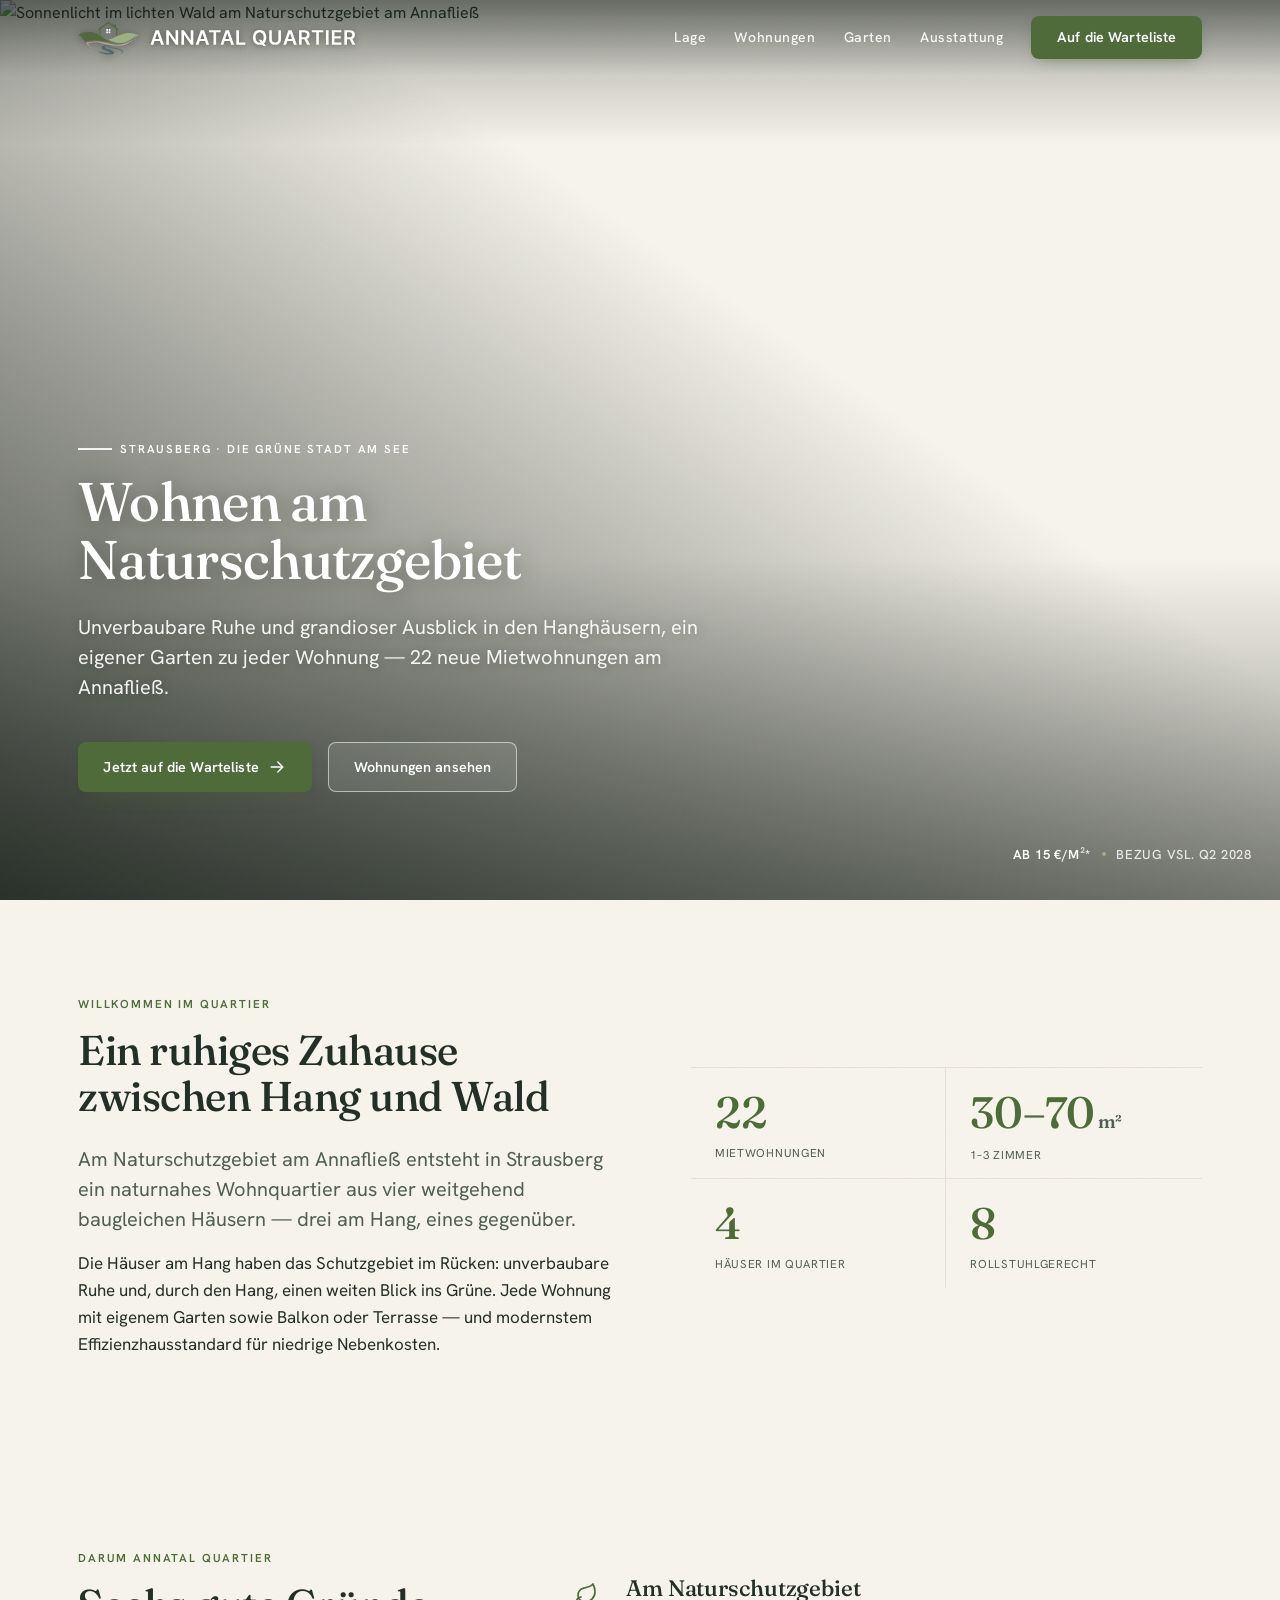
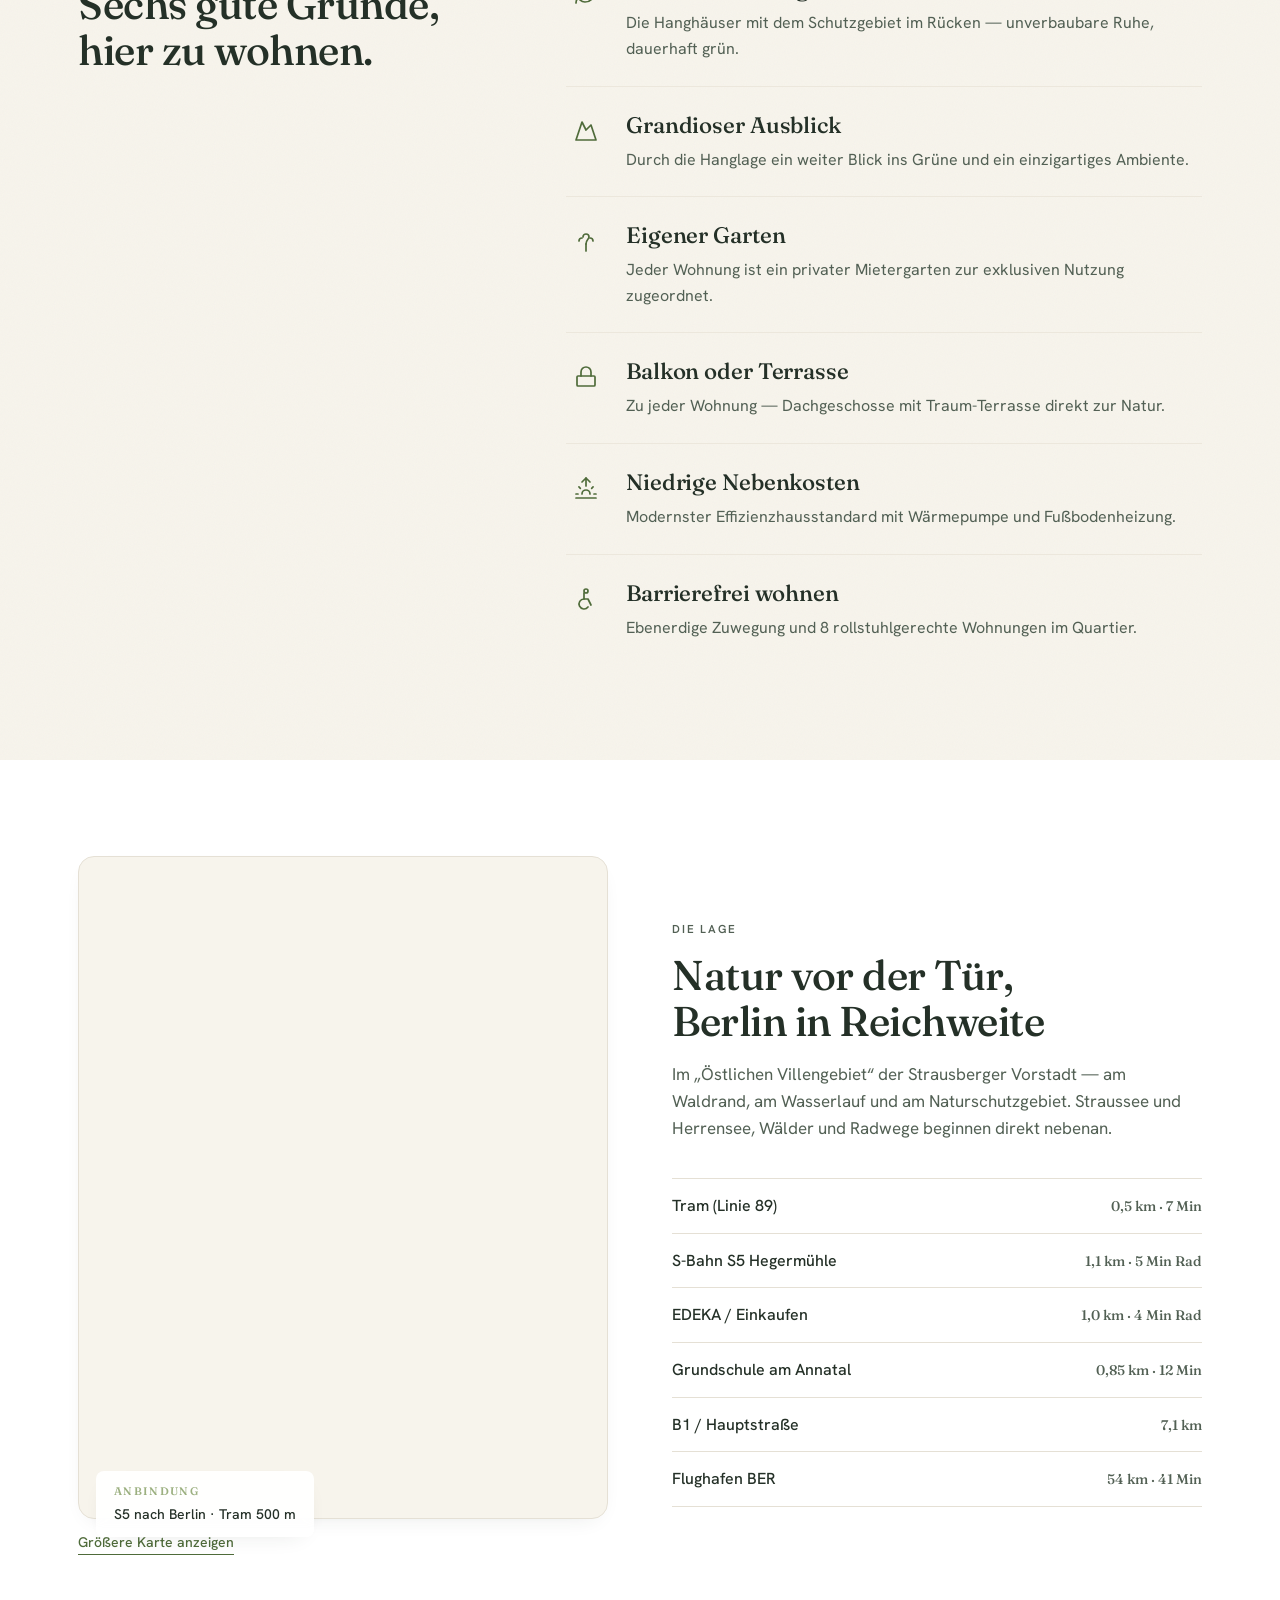
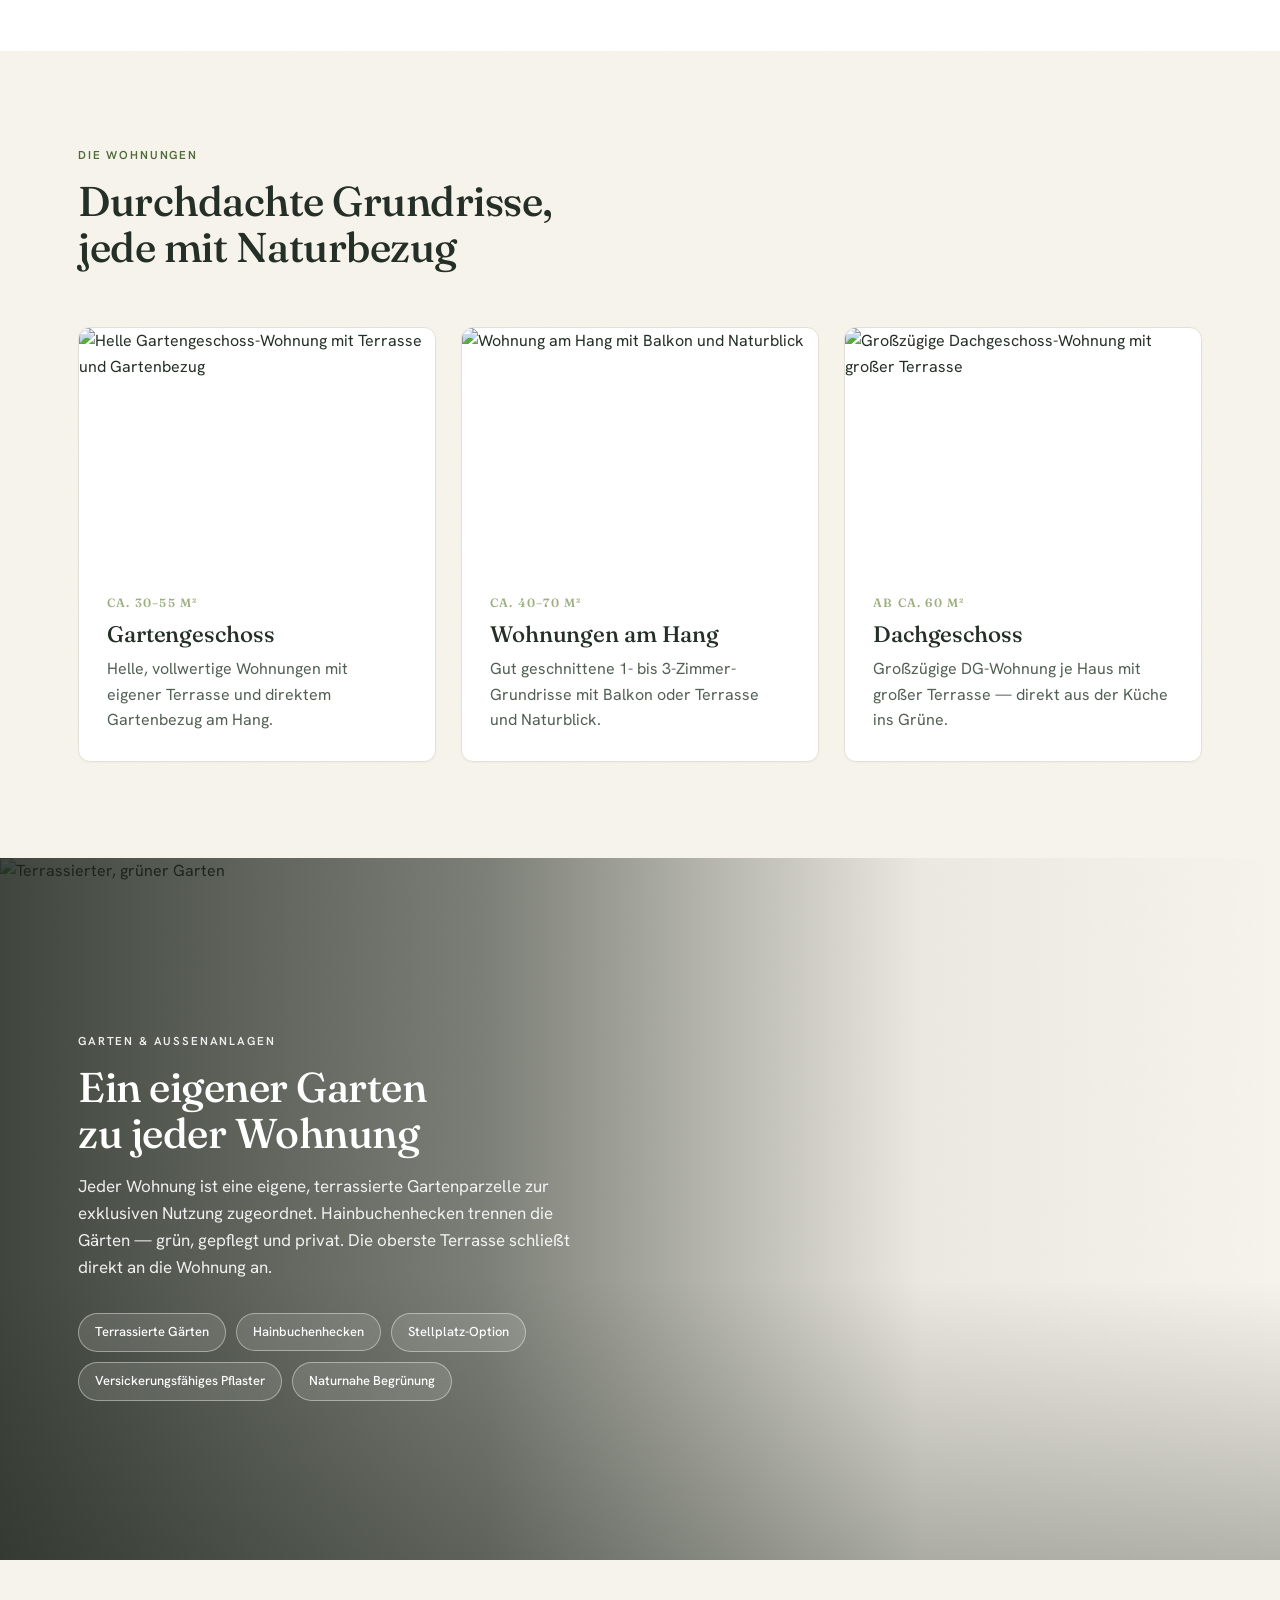
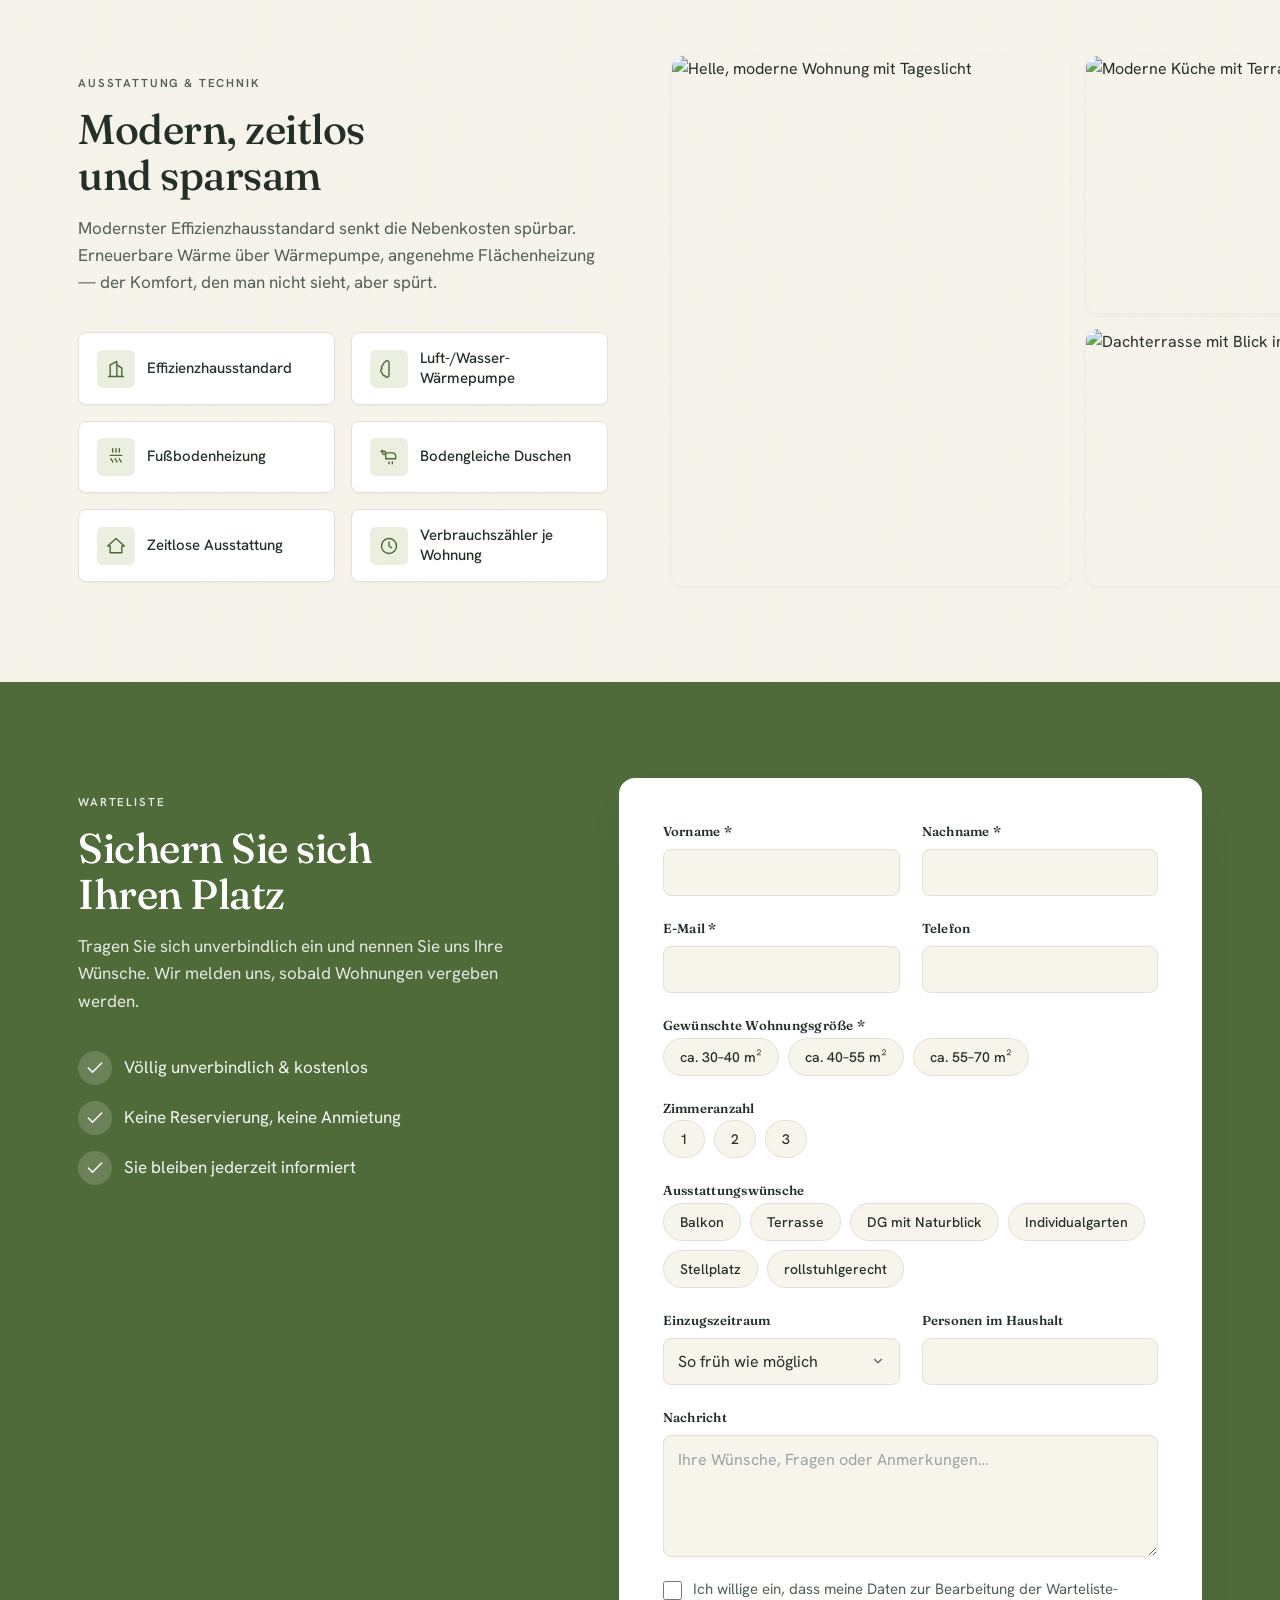
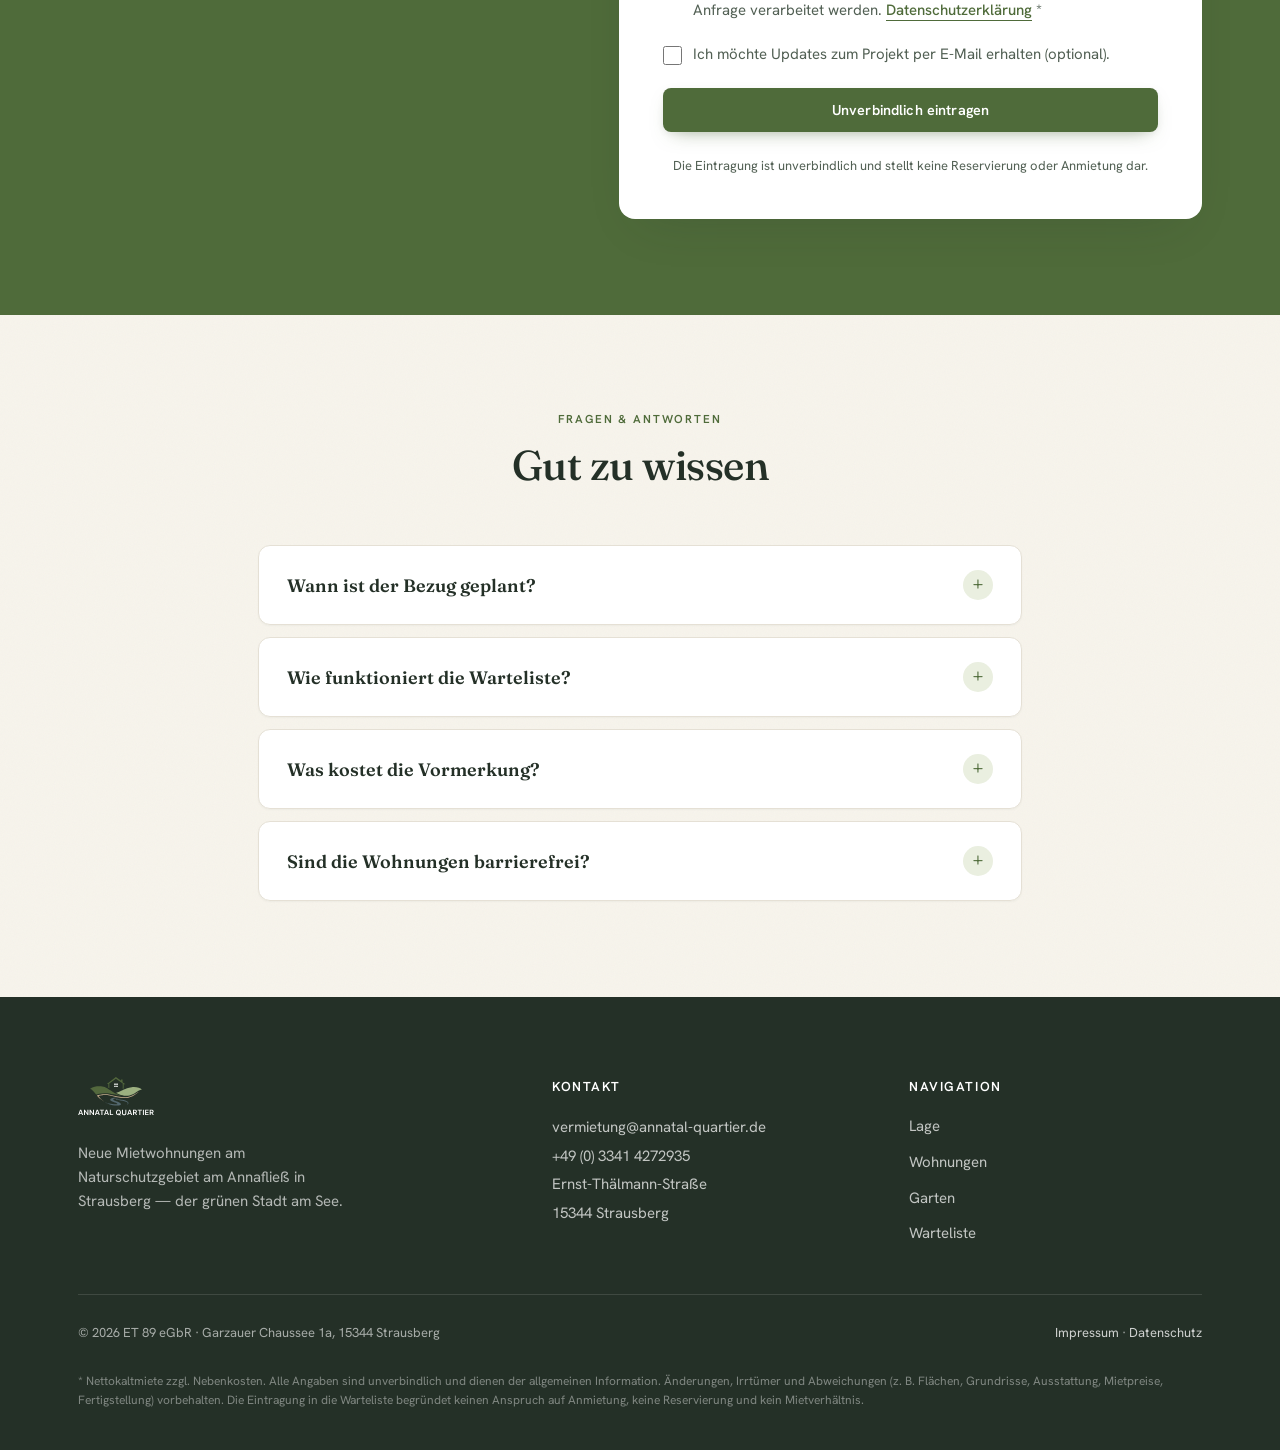
==== index.html @ c9018ebf "redesign: editorial stat numerals (de-boxed) + USPs as restrained editorial list Phase C1: Replace b" ====
<!DOCTYPE html>
<html lang="de">
<head>
  <meta charset="utf-8">
  <meta name="viewport" content="width=device-width, initial-scale=1">
  <meta name="theme-color" content="#4F6B3A">

  <title>Annatal Quartier Strausberg – Mietwohnungen am Naturschutzgebiet | Warteliste</title>
  <meta name="description" content="Neue Mietwohnungen (ca. 30–70 m²) im Annatal Quartier in Strausberg — am Naturschutzgebiet, mit eigenem Garten, Balkon/Terrasse, Stellplatz und niedrigen Nebenkosten. Jetzt unverbindlich auf die Warteliste.">

  <link rel="canonical" href="https://annatal-quartier.de/">
  <meta name="robots" content="index,follow">

  <link rel="icon" type="image/png" href="logos/Annatal-Quartier_Logo.png">

  <!-- Google Fonts -->
  <link rel="preconnect" href="https://fonts.googleapis.com">
  <link rel="preconnect" href="https://fonts.gstatic.com" crossorigin>
  <link href="https://fonts.googleapis.com/css2?family=Fraunces:opsz,wght@9..144,400;9..144,500;9..144,600&family=Hanken+Grotesk:wght@400;500;600;700&display=swap" rel="stylesheet">

  <!-- Open Graph -->
  <meta property="og:type" content="website">
  <meta property="og:locale" content="de_DE">
  <meta property="og:site_name" content="Annatal Quartier">
  <meta property="og:title" content="Annatal Quartier Strausberg – Mietwohnungen am Naturschutzgebiet | Warteliste">
  <meta property="og:description" content="Neue Mietwohnungen (ca. 30–70 m²) im Annatal Quartier in Strausberg — am Naturschutzgebiet, mit eigenem Garten, Balkon/Terrasse, Stellplatz und niedrigen Nebenkosten. Jetzt unverbindlich auf die Warteliste.">
  <meta property="og:url" content="https://annatal-quartier.de/">
  <meta property="og:image" content="https://annatal-quartier.de/og-image.jpg">

  <!-- Twitter -->
  <meta name="twitter:card" content="summary_large_image">
  <meta name="twitter:title" content="Annatal Quartier Strausberg – Mietwohnungen am Naturschutzgebiet | Warteliste">
  <meta name="twitter:description" content="Neue Mietwohnungen (ca. 30–70 m²) im Annatal Quartier in Strausberg — am Naturschutzgebiet, mit eigenem Garten, Balkon/Terrasse, Stellplatz und niedrigen Nebenkosten. Jetzt unverbindlich auf die Warteliste.">
  <meta name="twitter:image" content="https://annatal-quartier.de/og-image.jpg">

  <!-- Structured data -->
  <script type="application/ld+json">
  {
    "@context": "https://schema.org",
    "@graph": [
      {
        "@type": "WebSite",
        "@id": "https://annatal-quartier.de/#website",
        "url": "https://annatal-quartier.de/",
        "name": "Annatal Quartier",
        "description": "Neue Mietwohnungen am Naturschutzgebiet am Annafließ in Strausberg.",
        "inLanguage": "de-DE"
      },
      {
        "@type": "Residence",
        "@id": "https://annatal-quartier.de/#residence",
        "name": "Annatal Quartier",
        "description": "Neue Mietwohnungen (ca. 30–70 m²) am Naturschutzgebiet am Annafließ in Strausberg — mit eigenem Garten, Balkon oder Terrasse und niedrigen Nebenkosten.",
        "url": "https://annatal-quartier.de/",
        "address": {
          "@type": "PostalAddress",
          "streetAddress": "Ernst-Thälmann-Straße",
          "postalCode": "15344",
          "addressLocality": "Strausberg",
          "addressRegion": "Brandenburg",
          "addressCountry": "DE"
        }
      },
      {
        "@type": "Organization",
        "@id": "https://annatal-quartier.de/#organization",
        "name": "ET 89 eGbR",
        "url": "https://annatal-quartier.de/",
        "email": "vermietung@annatal-quartier.de",
        "telephone": "+49 (0) 3341 4272935",
        "address": {
          "@type": "PostalAddress",
          "streetAddress": "Garzauer Chaussee 1a",
          "postalCode": "15344",
          "addressLocality": "Strausberg",
          "addressRegion": "Brandenburg",
          "addressCountry": "DE"
        }
      }
    ]
  }
  </script>

  <link rel="stylesheet" href="styles.css">
  <script src="script.js" defer></script>
</head>
<body>
  <a class="skip-link" href="#main">Zum Inhalt springen</a>

  <header class="site-header" data-header>
    <div class="site-header__inner container">
      <a class="site-header__brand" href="#top" aria-label="Annatal Quartier — Startseite">
        <img class="brand__icon" src="logos/Annatal-Quartier_Icon.svg" alt="" width="61" height="34">
        <img class="brand__word" src="logos/Annatal-Quartier_Wordmark.svg" alt="" width="206" height="18">
      </a>
      <nav class="site-nav" id="siteNav" data-nav aria-label="Hauptnavigation">
        <a class="site-nav__link" href="#lage">Lage</a>
        <a class="site-nav__link" href="#wohnungen">Wohnungen</a>
        <a class="site-nav__link" href="#garten">Garten</a>
        <a class="site-nav__link" href="#ausstattung">Ausstattung</a>
        <a class="btn btn--primary site-nav__cta" href="#warteliste">Auf die Warteliste</a>
      </nav>
      <button class="nav-toggle" data-nav-toggle aria-expanded="false" aria-controls="siteNav" aria-label="Menü öffnen">
        <span class="nav-toggle__bar"></span>
        <span class="nav-toggle__bar"></span>
        <span class="nav-toggle__bar"></span>
      </button>
    </div>
  </header>

  <main id="main">

    <!-- HERO -->
    <section class="hero" id="top">
      <div class="hero__media">
        <img class="hero__img" src="https://images.unsplash.com/photo-1441974231531-c6227db76b6e?w=2000&q=80" alt="Sonnenlicht im lichten Wald am Naturschutzgebiet am Annafließ" width="2000" height="1333" fetchpriority="high">
      </div>
      <div class="hero__overlay"></div>
      <div class="hero__inner container">
        <div class="hero__content reveal">
          <p class="eyebrow eyebrow--light"><span class="eyebrow__line"></span>Strausberg · Die grüne Stadt am See</p>
          <h1 class="hero__title"><span class="visually-hidden">Annatal Quartier Strausberg — </span>Wohnen am<br>Naturschutzgebiet</h1>
          <p class="hero__lead">Unverbaubare Ruhe und grandioser Ausblick in den Hanghäusern, ein eigener Garten zu jeder Wohnung — 22 neue Mietwohnungen am Annafließ.</p>
          <div class="hero__actions">
            <a class="btn btn--primary" href="#warteliste">Jetzt auf die Warteliste
              <svg class="btn__icon" width="20" height="20" viewBox="0 0 24 24" fill="none" stroke="currentColor" stroke-width="1.7" stroke-linecap="round" stroke-linejoin="round" aria-hidden="true" focusable="false"><path d="M5 12h14M13 6l6 6-6 6"/></svg>
            </a>
            <a class="btn btn--ghost" href="#wohnungen">Wohnungen ansehen</a>
          </div>
        </div>
      </div>
      <div class="hero__badge">
        <span class="hero__badge-price">ab 15 €/m²*</span>
        <span class="hero__badge-dot" aria-hidden="true"></span>
        <span class="hero__badge-date">Bezug vsl. Q2 2028</span>
      </div>
    </section>

    <!-- INTRO + STATS -->
    <section class="section intro">
      <div class="container">
        <div class="intro__grid">
          <div class="intro__text reveal">
            <p class="eyebrow">Willkommen im Quartier</p>
            <h2 class="section-title">Ein ruhiges Zuhause<br>zwischen Hang und Wald</h2>
            <p class="intro__lead">Am Naturschutzgebiet am Annafließ entsteht in Strausberg ein naturnahes Wohnquartier aus vier weitgehend baugleichen Häusern — drei am Hang, eines gegenüber.</p>
            <p>Die Häuser am Hang haben das Schutzgebiet im Rücken: unverbaubare Ruhe und, durch den Hang, einen weiten Blick ins Grüne. Jede Wohnung mit eigenem Garten sowie Balkon oder Terrasse — und modernstem Effizienzhausstandard für niedrige Nebenkosten.</p>
          </div>
          <div class="intro__stats reveal reveal--stagger">
            <div class="stat"><span class="stat__num">22</span><span class="stat__label">Mietwohnungen</span></div>
            <div class="stat"><span class="stat__num">30–70<small> m²</small></span><span class="stat__label">1–3 Zimmer</span></div>
            <div class="stat"><span class="stat__num">4</span><span class="stat__label">Häuser im Quartier</span></div>
            <div class="stat"><span class="stat__num">8</span><span class="stat__label">rollstuhlgerecht</span></div>
          </div>
        </div>
      </div>
    </section>

    <!-- USPs -->
    <section class="section usps">
      <div class="container">
        <div class="usp-layout">
          <div class="section-head reveal">
            <p class="eyebrow">Darum Annatal Quartier</p>
            <h2 class="section-title">Sechs gute Gründe,<br>hier zu wohnen.</h2>
          </div>
          <div class="usp-list reveal--stagger">
            <article class="usp reveal">
              <span class="usp__icon"><svg width="20" height="20" viewBox="0 0 24 24" fill="none" stroke="currentColor" stroke-width="1.7" stroke-linecap="round" stroke-linejoin="round" aria-hidden="true" focusable="false"><path d="M11 20A7 7 0 0 1 9.8 6.1C15.5 5 17 4.48 19 2c1 2 2 4.18 2 8 0 5.5-4.78 10-10 10Z"/><path d="M2 21c0-3 1.85-5.36 5.08-6"/></svg></span>
              <div class="usp__body">
                <h3 class="usp-card__title">Am Naturschutzgebiet</h3>
                <p class="usp-card__text">Die Hanghäuser mit dem Schutzgebiet im Rücken — unverbaubare Ruhe, dauerhaft grün.</p>
              </div>
            </article>
            <article class="usp reveal">
              <span class="usp__icon"><svg width="20" height="20" viewBox="0 0 24 24" fill="none" stroke="currentColor" stroke-width="1.7" stroke-linecap="round" stroke-linejoin="round" aria-hidden="true" focusable="false"><path d="m8 3 4 8 5-5 5 15H2L8 3z"/></svg></span>
              <div class="usp__body">
                <h3 class="usp-card__title">Grandioser Ausblick</h3>
                <p class="usp-card__text">Durch die Hanglage ein weiter Blick ins Grüne und ein einzigartiges Ambiente.</p>
              </div>
            </article>
            <article class="usp reveal">
              <span class="usp__icon"><svg width="20" height="20" viewBox="0 0 24 24" fill="none" stroke="currentColor" stroke-width="1.7" stroke-linecap="round" stroke-linejoin="round" aria-hidden="true" focusable="false"><path d="M12 22v-7"/><path d="M9 8a3 3 0 0 1 6 0c0 2-3 3-3 7"/><path d="M5 12c0-2 1.5-3 3-3"/><path d="M19 12c0-2-1.5-3-3-3"/></svg></span>
              <div class="usp__body">
                <h3 class="usp-card__title">Eigener Garten</h3>
                <p class="usp-card__text">Jeder Wohnung ist ein privater Mietergarten zur exklusiven Nutzung zugeordnet.</p>
              </div>
            </article>
            <article class="usp reveal">
              <span class="usp__icon"><svg width="20" height="20" viewBox="0 0 24 24" fill="none" stroke="currentColor" stroke-width="1.7" stroke-linecap="round" stroke-linejoin="round" aria-hidden="true" focusable="false"><rect x="3" y="11" width="18" height="10" rx="1"/><path d="M7 11V7a5 5 0 0 1 10 0v4"/></svg></span>
              <div class="usp__body">
                <h3 class="usp-card__title">Balkon oder Terrasse</h3>
                <p class="usp-card__text">Zu jeder Wohnung — Dachgeschosse mit Traum-Terrasse direkt zur Natur.</p>
              </div>
            </article>
            <article class="usp reveal">
              <span class="usp__icon"><svg width="20" height="20" viewBox="0 0 24 24" fill="none" stroke="currentColor" stroke-width="1.7" stroke-linecap="round" stroke-linejoin="round" aria-hidden="true" focusable="false"><path d="M12 2v8"/><path d="m4.93 10.93 1.41 1.41"/><path d="M2 18h2"/><path d="M20 18h2"/><path d="m19.07 10.93-1.41 1.41"/><path d="M22 22H2"/><path d="m8 6 4-4 4 4"/><path d="M16 18a4 4 0 0 0-8 0"/></svg></span>
              <div class="usp__body">
                <h3 class="usp-card__title">Niedrige Nebenkosten</h3>
                <p class="usp-card__text">Modernster Effizienzhausstandard mit Wärmepumpe und Fußbodenheizung.</p>
              </div>
            </article>
            <article class="usp reveal">
              <span class="usp__icon"><svg width="20" height="20" viewBox="0 0 24 24" fill="none" stroke="currentColor" stroke-width="1.7" stroke-linecap="round" stroke-linejoin="round" aria-hidden="true" focusable="false"><circle cx="12" cy="4" r="2"/><path d="M10 6v6h4l3 6"/><path d="M10 12a5 5 0 1 0 4 8"/></svg></span>
              <div class="usp__body">
                <h3 class="usp-card__title">Barrierefrei wohnen</h3>
                <p class="usp-card__text">Ebenerdige Zuwegung und 8 rollstuhlgerechte Wohnungen im Quartier.</p>
              </div>
            </article>
          </div>
        </div>
      </div>
    </section>

    <!-- LAGE -->
    <section class="section lage" id="lage">
      <div class="container">
        <div class="lage__grid">
          <div class="lage__media reveal">
            <div class="lage__map-card">
              <iframe class="lage__map" src="https://www.openstreetmap.org/export/embed.html?bbox=13.8650%2C52.5680%2C13.9060%2C52.5880&layer=mapnik" title="Karte: Lage in Strausberg-Vorstadt" loading="lazy" width="600" height="450"></iframe>
            </div>
            <div class="lage__map-badge">
              <span class="lage__map-badge-title">Anbindung</span>
              <span class="lage__map-badge-text">S5 nach Berlin · Tram 500 m</span>
            </div>
            <a class="lage__map-link" href="https://www.openstreetmap.org/#map=14/52.5780/13.8855" target="_blank" rel="noopener">Größere Karte anzeigen</a>
          </div>
          <div class="lage__content reveal">
            <p class="eyebrow">Die Lage</p>
            <h2 class="section-title">Natur vor der Tür,<br>Berlin in Reichweite</h2>
            <p>Im „Östlichen Villengebiet“ der Strausberger Vorstadt — am Waldrand, am Wasserlauf und am Naturschutzgebiet. Straussee und Herrensee, Wälder und Radwege beginnen direkt nebenan.</p>
            <div class="distance-list">
              <div class="distance">
                <span class="distance__place">Tram (Linie 89)</span>
                <span class="distance__val">0,5 km · 7 Min</span>
              </div>
              <div class="distance">
                <span class="distance__place">S-Bahn S5 Hegermühle</span>
                <span class="distance__val">1,1 km · 5 Min Rad</span>
              </div>
              <div class="distance">
                <span class="distance__place">EDEKA / Einkaufen</span>
                <span class="distance__val">1,0 km · 4 Min Rad</span>
              </div>
              <div class="distance">
                <span class="distance__place">Grundschule am Annatal</span>
                <span class="distance__val">0,85 km · 12 Min</span>
              </div>
              <div class="distance">
                <span class="distance__place">B1 / Hauptstraße</span>
                <span class="distance__val">7,1 km</span>
              </div>
              <div class="distance">
                <span class="distance__place">Flughafen BER</span>
                <span class="distance__val">54 km · 41 Min</span>
              </div>
            </div>
          </div>
        </div>
      </div>
    </section>

    <!-- WOHNUNGEN -->
    <section class="section wohnungen" id="wohnungen">
      <div class="container">
        <div class="section-head reveal">
          <p class="eyebrow">Die Wohnungen</p>
          <h2 class="section-title">Durchdachte Grundrisse,<br>jede mit Naturbezug</h2>
        </div>
        <div class="home-grid reveal--stagger">
          <article class="home-card reveal">
            <div class="home-card__media">
              <img src="https://images.unsplash.com/photo-1505691938895-1758d7feb511?w=800&q=80" alt="Helle Gartengeschoss-Wohnung mit Terrasse und Gartenbezug" width="800" height="600" loading="lazy">
            </div>
            <div class="home-card__body">
              <span class="home-card__size">ca. 30–55 m²</span>
              <h3 class="home-card__title">Gartengeschoss</h3>
              <p>Helle, vollwertige Wohnungen mit eigener Terrasse und direktem Gartenbezug am Hang.</p>
            </div>
          </article>
          <article class="home-card reveal">
            <div class="home-card__media">
              <img src="https://images.unsplash.com/photo-1522708323590-d24dbb6b0267?w=800&q=80" alt="Wohnung am Hang mit Balkon und Naturblick" width="800" height="600" loading="lazy">
            </div>
            <div class="home-card__body">
              <span class="home-card__size">ca. 40–70 m²</span>
              <h3 class="home-card__title">Wohnungen am Hang</h3>
              <p>Gut geschnittene 1- bis 3-Zimmer-Grundrisse mit Balkon oder Terrasse und Naturblick.</p>
            </div>
          </article>
          <article class="home-card reveal">
            <div class="home-card__media">
              <img src="https://images.unsplash.com/photo-1560448204-e02f11c3d0e2?w=800&q=80" alt="Großzügige Dachgeschoss-Wohnung mit großer Terrasse" width="800" height="600" loading="lazy">
            </div>
            <div class="home-card__body">
              <span class="home-card__size">ab ca. 60 m²</span>
              <h3 class="home-card__title">Dachgeschoss</h3>
              <p>Großzügige DG-Wohnung je Haus mit großer Terrasse — direkt aus der Küche ins Grüne.</p>
            </div>
          </article>
        </div>
      </div>
    </section>

    <!-- GARTEN -->
    <section class="section garten" id="garten">
      <div class="garten__media">
        <img src="https://images.unsplash.com/photo-1416879595882-3373a0480b5b?w=2000&q=80" alt="Terrassierter, grüner Garten" width="2000" height="1333" loading="lazy">
      </div>
      <div class="garten__overlay"></div>
      <div class="garten__inner container">
        <div class="garten__content reveal">
          <p class="eyebrow eyebrow--light">Garten &amp; Außenanlagen</p>
          <h2 class="section-title section-title--light">Ein eigener Garten<br>zu jeder Wohnung</h2>
          <p>Jeder Wohnung ist eine eigene, terrassierte Gartenparzelle zur exklusiven Nutzung zugeordnet. Hainbuchenhecken trennen die Gärten — grün, gepflegt und privat. Die oberste Terrasse schließt direkt an die Wohnung an.</p>
          <div class="tag-list">
            <span class="tag">Terrassierte Gärten</span>
            <span class="tag">Hainbuchenhecken</span>
            <span class="tag">Stellplatz-Option</span>
            <span class="tag">Versickerungsfähiges Pflaster</span>
            <span class="tag">Naturnahe Begrünung</span>
          </div>
        </div>
      </div>
    </section>

    <!-- AUSSTATTUNG -->
    <section class="section ausstattung" id="ausstattung">
      <div class="container">
        <div class="ausstattung__grid">
          <div class="ausstattung__content reveal">
            <p class="eyebrow">Ausstattung &amp; Technik</p>
            <h2 class="section-title">Modern, zeitlos<br>und sparsam</h2>
            <p>Modernster Effizienzhausstandard senkt die Nebenkosten spürbar. Erneuerbare Wärme über Wärmepumpe, angenehme Flächenheizung — der Komfort, den man nicht sieht, aber spürt.</p>
            <div class="spec-grid">
              <div class="spec">
                <span class="spec__icon">
                  <svg width="20" height="20" viewBox="0 0 24 24" fill="none" stroke="currentColor" stroke-width="1.7" stroke-linecap="round" stroke-linejoin="round" aria-hidden="true" focusable="false"><path d="M3 21h18"/><path d="M5 21V7l8-4v18"/><path d="M19 21V11l-6-4"/></svg>
                </span>
                <span class="spec__label">Effizienzhausstandard</span>
              </div>
              <div class="spec">
                <span class="spec__icon">
                  <svg width="20" height="20" viewBox="0 0 24 24" fill="none" stroke="currentColor" stroke-width="1.7" stroke-linecap="round" stroke-linejoin="round" aria-hidden="true" focusable="false"><path d="M9.5 2A2.5 2.5 0 0 1 12 4.5v15a2.5 2.5 0 0 1-4.96.44 2.5 2.5 0 0 1-2.96-3.08 3 3 0 0 1-.34-5.58 2.5 2.5 0 0 1 1.32-4.24 2.5 2.5 0 0 1 1.98-3A2.5 2.5 0 0 1 9.5 2Z"/></svg>
                </span>
                <span class="spec__label">Luft-/Wasser-Wärmepumpe</span>
              </div>
              <div class="spec">
                <span class="spec__icon">
                  <svg width="20" height="20" viewBox="0 0 24 24" fill="none" stroke="currentColor" stroke-width="1.7" stroke-linecap="round" stroke-linejoin="round" aria-hidden="true" focusable="false"><path d="M8 2v4"/><path d="M12 2v4"/><path d="M16 2v4"/><path d="M5 10h14"/><path d="M6 14c0 2 2 2 2 4M11 14c0 2 2 2 2 4M16 14c0 2 2 2 2 4"/></svg>
                </span>
                <span class="spec__label">Fußbodenheizung</span>
              </div>
              <div class="spec">
                <span class="spec__icon">
                  <svg width="20" height="20" viewBox="0 0 24 24" fill="none" stroke="currentColor" stroke-width="1.7" stroke-linecap="round" stroke-linejoin="round" aria-hidden="true" focusable="false"><path d="M4 4 2.5 5.5"/><circle cx="6" cy="7" r="2"/><path d="M8 7h8a4 4 0 0 1 4 4v3H8z"/><path d="M12 18v2M16 18v2"/></svg>
                </span>
                <span class="spec__label">Bodengleiche Duschen</span>
              </div>
              <div class="spec">
                <span class="spec__icon">
                  <svg width="20" height="20" viewBox="0 0 24 24" fill="none" stroke="currentColor" stroke-width="1.7" stroke-linecap="round" stroke-linejoin="round" aria-hidden="true" focusable="false"><path d="M12 3 2 12h3v8h14v-8h3L12 3z"/></svg>
                </span>
                <span class="spec__label">Zeitlose Ausstattung</span>
              </div>
              <div class="spec">
                <span class="spec__icon">
                  <svg width="20" height="20" viewBox="0 0 24 24" fill="none" stroke="currentColor" stroke-width="1.7" stroke-linecap="round" stroke-linejoin="round" aria-hidden="true" focusable="false"><circle cx="12" cy="12" r="9"/><path d="M12 7v5l3 2"/></svg>
                </span>
                <span class="spec__label">Verbrauchszähler je Wohnung</span>
              </div>
            </div>
          </div>
          <div class="ausstattung__gallery reveal">
            <img class="ausstattung__img ausstattung__img--tall" src="https://images.unsplash.com/photo-1502672260266-1c1ef2d93688?w=900&q=80" alt="Helle, moderne Wohnung mit Tageslicht" width="900" height="1200" loading="lazy">
            <img class="ausstattung__img" src="https://images.unsplash.com/photo-1556912173-3bb406ef7e77?w=800&q=80" alt="Moderne Küche mit Terrassenaustritt" width="800" height="600" loading="lazy">
            <img class="ausstattung__img" src="https://images.unsplash.com/photo-1554995207-c18c203602cb?w=800&q=80" alt="Dachterrasse mit Blick ins Grüne" width="800" height="600" loading="lazy">
          </div>
        </div>
      </div>
    </section>

    <!-- WARTELISTE -->
    <section class="section warteliste" id="warteliste">
      <div class="container">
        <div class="warteliste__grid">
          <div class="warteliste__intro">
            <p class="eyebrow eyebrow--light">Warteliste</p>
            <h2 class="section-title section-title--light">Sichern Sie sich<br>Ihren Platz</h2>
            <p>Tragen Sie sich unverbindlich ein und nennen Sie uns Ihre Wünsche. Wir melden uns, sobald Wohnungen vergeben werden.</p>
            <ul class="benefit-list">
              <li class="benefit">
                <svg class="benefit__icon" width="20" height="20" viewBox="0 0 24 24" fill="none" stroke="currentColor" stroke-width="1.7" stroke-linecap="round" stroke-linejoin="round" aria-hidden="true" focusable="false"><path d="M20 6 9 17l-5-5"/></svg>
                <span>Völlig unverbindlich &amp; kostenlos</span>
              </li>
              <li class="benefit">
                <svg class="benefit__icon" width="20" height="20" viewBox="0 0 24 24" fill="none" stroke="currentColor" stroke-width="1.7" stroke-linecap="round" stroke-linejoin="round" aria-hidden="true" focusable="false"><path d="M20 6 9 17l-5-5"/></svg>
                <span>Keine Reservierung, keine Anmietung</span>
              </li>
              <li class="benefit">
                <svg class="benefit__icon" width="20" height="20" viewBox="0 0 24 24" fill="none" stroke="currentColor" stroke-width="1.7" stroke-linecap="round" stroke-linejoin="round" aria-hidden="true" focusable="false"><path d="M20 6 9 17l-5-5"/></svg>
                <span>Sie bleiben jederzeit informiert</span>
              </li>
            </ul>
          </div>
          <div class="warteliste__form-wrap">
            <div class="form-success" data-form-success hidden>
              <svg class="form-success__icon" width="20" height="20" viewBox="0 0 24 24" fill="none" stroke="currentColor" stroke-width="1.7" stroke-linecap="round" stroke-linejoin="round" aria-hidden="true" focusable="false"><path d="M20 6 9 17l-5-5"/></svg>
              <h3 class="form-success__title">Danke — Sie stehen auf der Warteliste!</h3>
              <p>Bitte bestätigen Sie noch den Link in unserer E-Mail (Double-Opt-In). Wir melden uns mit den nächsten Schritten.</p>
            </div>
            <form class="waitlist-form" id="waitlistForm" data-form novalidate>
              <input class="visually-hidden" data-hp type="text" name="kontakt_zusatz" tabindex="-1" autocomplete="off" aria-hidden="true">

              <div class="form-row form-row--2">
                <div class="field">
                  <label class="field__label" for="vorname">Vorname *</label>
                  <input class="field__input" type="text" id="vorname" name="vorname" autocomplete="given-name" aria-describedby="vorname-error" required>
                  <span class="field__error" id="vorname-error" aria-live="polite"></span>
                </div>
                <div class="field">
                  <label class="field__label" for="nachname">Nachname *</label>
                  <input class="field__input" type="text" id="nachname" name="nachname" autocomplete="family-name" aria-describedby="nachname-error" required>
                  <span class="field__error" id="nachname-error" aria-live="polite"></span>
                </div>
              </div>

              <div class="form-row form-row--2">
                <div class="field">
                  <label class="field__label" for="email">E-Mail *</label>
                  <input class="field__input" type="email" id="email" name="email" autocomplete="email" aria-describedby="email-error" required>
                  <span class="field__error" id="email-error" aria-live="polite"></span>
                </div>
                <div class="field">
                  <label class="field__label" for="telefon">Telefon</label>
                  <input class="field__input" type="tel" id="telefon" name="telefon" autocomplete="tel" aria-describedby="telefon-error">
                  <span class="field__error" id="telefon-error" aria-live="polite"></span>
                </div>
              </div>

              <fieldset class="field field--chips">
                <legend class="field__label">Gewünschte Wohnungsgröße *</legend>
                <div class="chip-group" data-chip-group="size" role="group" aria-describedby="size-error">
                  <button class="chip" type="button" data-chip aria-pressed="false" value="ca. 30–40 m²">ca. 30–40 m²</button>
                  <button class="chip" type="button" data-chip aria-pressed="false" value="ca. 40–55 m²">ca. 40–55 m²</button>
                  <button class="chip" type="button" data-chip aria-pressed="false" value="ca. 55–70 m²">ca. 55–70 m²</button>
                </div>
                <span class="field__error" id="size-error" aria-live="polite"></span>
              </fieldset>

              <fieldset class="field field--chips">
                <legend class="field__label">Zimmeranzahl</legend>
                <div class="chip-group" data-chip-group="zimmer" data-single>
                  <button class="chip" type="button" data-chip aria-pressed="false" value="1">1</button>
                  <button class="chip" type="button" data-chip aria-pressed="false" value="2">2</button>
                  <button class="chip" type="button" data-chip aria-pressed="false" value="3">3</button>
                </div>
              </fieldset>

              <fieldset class="field field--chips">
                <legend class="field__label">Ausstattungswünsche</legend>
                <div class="chip-group" data-chip-group="features">
                  <button class="chip" type="button" data-chip aria-pressed="false" value="Balkon">Balkon</button>
                  <button class="chip" type="button" data-chip aria-pressed="false" value="Terrasse">Terrasse</button>
                  <button class="chip" type="button" data-chip aria-pressed="false" value="DG mit Naturblick">DG mit Naturblick</button>
                  <button class="chip" type="button" data-chip aria-pressed="false" value="Individualgarten">Individualgarten</button>
                  <button class="chip" type="button" data-chip aria-pressed="false" value="Stellplatz">Stellplatz</button>
                  <button class="chip" type="button" data-chip aria-pressed="false" value="rollstuhlgerecht">rollstuhlgerecht</button>
                </div>
              </fieldset>

              <div class="form-row form-row--2">
                <div class="field">
                  <label class="field__label" for="einzug">Einzugszeitraum</label>
                  <select class="field__input" id="einzug" name="einzug">
                    <option value="So früh wie möglich">So früh wie möglich</option>
                    <option value="2027">2027</option>
                    <option value="2028">2028</option>
                    <option value="2029 oder später">2029 oder später</option>
                  </select>
                </div>
                <div class="field">
                  <label class="field__label" for="personen">Personen im Haushalt</label>
                  <input class="field__input" type="number" id="personen" name="personen" min="1">
                </div>
              </div>

              <div class="field">
                <label class="field__label" for="nachricht">Nachricht</label>
                <textarea class="field__input" id="nachricht" name="nachricht" rows="4" placeholder="Ihre Wünsche, Fragen oder Anmerkungen…"></textarea>
              </div>

              <label class="checkbox">
                <input type="checkbox" name="datenschutz" required>
                <span>Ich willige ein, dass meine Daten zur Bearbeitung der Warteliste-Anfrage verarbeitet werden. <a href="datenschutz.html">Datenschutzerklärung</a> *</span>
              </label>
              <label class="checkbox">
                <input type="checkbox" name="updates">
                <span>Ich möchte Updates zum Projekt per E-Mail erhalten (optional).</span>
              </label>

              <button class="btn btn--primary btn--block" type="submit">Unverbindlich eintragen</button>
              <p class="form-note">Die Eintragung ist unverbindlich und stellt keine Reservierung oder Anmietung dar.</p>
            </form>
          </div>
        </div>
      </div>
    </section>

    <!-- FAQ -->
    <section class="section faq">
      <div class="container container--narrow">
        <div class="section-head section-head--center reveal">
          <p class="eyebrow">Fragen &amp; Antworten</p>
          <h2 class="section-title">Gut zu wissen</h2>
        </div>
        <div class="faq-list">
          <div class="faq-item reveal">
            <button class="faq-item__q" data-faq-toggle aria-expanded="false" aria-controls="faq-1">
              <span>Wann ist der Bezug geplant?</span>
              <span class="faq-item__icon" aria-hidden="true">+</span>
            </button>
            <div class="faq-item__a" id="faq-1" data-faq-panel hidden>
              <p>Die Fertigstellung ist voraussichtlich für das 2. Quartal 2028 vorgesehen. Es handelt sich um eine Planungsangabe ohne verbindliche Terminzusage.</p>
            </div>
          </div>
          <div class="faq-item reveal">
            <button class="faq-item__q" data-faq-toggle aria-expanded="false" aria-controls="faq-2">
              <span>Wie funktioniert die Warteliste?</span>
              <span class="faq-item__icon" aria-hidden="true">+</span>
            </button>
            <div class="faq-item__a" id="faq-2" data-faq-panel hidden>
              <p>Sie tragen sich unverbindlich mit Ihren Wünschen ein und bestätigen Ihre E-Mail (Double-Opt-In). Sobald Wohnungen vergeben werden, melden wir uns bei Ihnen.</p>
            </div>
          </div>
          <div class="faq-item reveal">
            <button class="faq-item__q" data-faq-toggle aria-expanded="false" aria-controls="faq-3">
              <span>Was kostet die Vormerkung?</span>
              <span class="faq-item__icon" aria-hidden="true">+</span>
            </button>
            <div class="faq-item__a" id="faq-3" data-faq-panel hidden>
              <p>Nichts. Die Eintragung ist völlig kostenlos und unverbindlich — sie begründet keine Reservierung und kein Mietverhältnis.</p>
            </div>
          </div>
          <div class="faq-item reveal">
            <button class="faq-item__q" data-faq-toggle aria-expanded="false" aria-controls="faq-4">
              <span>Sind die Wohnungen barrierefrei?</span>
              <span class="faq-item__icon" aria-hidden="true">+</span>
            </button>
            <div class="faq-item__a" id="faq-4" data-faq-panel hidden>
              <p>Im Quartier sind 8 rollstuhlgerechte Wohnungen geplant, erschlossen über eine barrierefreie, ebenerdige Zuwegung über den Hang.</p>
            </div>
          </div>
        </div>
      </div>
    </section>

  </main>

  <footer class="site-footer">
    <div class="container">
      <div class="site-footer__top">
        <div class="site-footer__brand">
          <img class="site-footer__logo" src="logos/Annatal-Quartier_Logo_White.svg" alt="Annatal Quartier" width="170" height="40">
          <p>Neue Mietwohnungen am Naturschutzgebiet am Annafließ in Strausberg — der grünen Stadt am See.</p>
        </div>
        <div class="site-footer__col">
          <h2 class="site-footer__heading">Kontakt</h2>
          <address>
            <a href="mailto:vermietung@annatal-quartier.de">vermietung@annatal-quartier.de</a><br>
            <a href="tel:+4933414272935">+49 (0) 3341 4272935</a><br>
            Ernst-Thälmann-Straße<br>
            15344 Strausberg
          </address>
        </div>
        <div class="site-footer__col">
          <h2 class="site-footer__heading">Navigation</h2>
          <ul class="site-footer__nav">
            <li><a href="#lage">Lage</a></li>
            <li><a href="#wohnungen">Wohnungen</a></li>
            <li><a href="#garten">Garten</a></li>
            <li><a href="#warteliste">Warteliste</a></li>
          </ul>
        </div>
      </div>
      <div class="site-footer__bottom">
        <p>© 2026 ET 89 eGbR · Garzauer Chaussee 1a, 15344 Strausberg</p>
        <p class="site-footer__legal-links">
          <a href="impressum.html">Impressum</a> ·
          <a href="datenschutz.html">Datenschutz</a>
        </p>
      </div>
      <p class="site-footer__disclaimer">* Nettokaltmiete zzgl. Nebenkosten. Alle Angaben sind unverbindlich und dienen der allgemeinen Information. Änderungen, Irrtümer und Abweichungen (z. B. Flächen, Grundrisse, Ausstattung, Mietpreise, Fertigstellung) vorbehalten. Die Eintragung in die Warteliste begründet keinen Anspruch auf Anmietung, keine Reservierung und kein Mietverhältnis.</p>
    </div>
  </footer>
</body>
</html>
---- styles.css ----
/* =====================================================================
   ANNATAL QUARTIER — styles.css
   Award-worthy one-pager for a rental development in Strausberg.
   Hand-written, no preprocessor, no framework. Fonts from <head>.
   Sections:
     1.  Design tokens (:root)
     2.  Reset & base
     3.  Typography (fluid type scale, §4)
     4.  Utilities (container, section, a11y, skip-link)
     5.  Buttons
     6.  Header & navigation (+ mobile off-canvas)
     7.  Hero (Ken-Burns, overlay, badge, scroll-cue)
     8.  Intro + stat tiles
     9.  USP grid
     10. Lage (map)
     11. Wohnungen
     12. Garten (full-bleed)
     13. Ausstattung
     14. Warteliste (form, chips, validation, success)
     15. FAQ
     16. Footer
     17. Reveal motion
     18. Responsive
     19. Reduced motion & focus
   ===================================================================== */

/* =====================================================================
   1. DESIGN TOKENS
   ===================================================================== */
:root {
  /* Palette — Warm Editorial, anchored to the logo */
  --c-primary: #4F6B3A;        /* green lead — CTAs, links, numerals, accents */
  --c-primary-dark: #3C5430;   /* hover / depth */
  --c-secondary: #9CB080;      /* sage (logo) — secondary accent */
  --c-sand: #C5AD8D;           /* logo sand — warm accent, stream motif */
  --c-water: #53676E;          /* logo blue-grey — the stream */
  --c-ink: #243027;            /* deep forest — body text */
  --c-ink-soft: #526054;       /* muted greenish-grey text */
  --c-bg: #F7F4EC;             /* warm paper — page background */
  --c-surface: #FFFFFF;        /* white tonal band / form card */
  --c-line: #E5E0D5;           /* warm hairline */

  /* New identity tokens */
  --c-paper: #F7F4EC;          /* = bg (semantic alias) */
  --c-sage-tint: #EEF1E7;      /* faint sage band (sparing) */
  --c-forest: #243027;         /* deep forest ink / dark sections */
  --c-forest-deep: #1E2A20;    /* darkest band (footer / waitlist) */
  --c-line-soft: #ECE7DC;      /* faintest hairline (list rows) */

  /* Derived / support colours */
  --c-icon-bg: #EAEFE0;        /* soft sage tint behind icons */
  --c-primary-soft: rgba(79, 107, 58, 0.10);
  --c-on-dark: #FFFFFF;
  --c-on-dark-soft: rgba(255, 255, 255, 0.80);
  --c-on-dark-faint: rgba(255, 255, 255, 0.58);
  --c-error: #B23A2E;
  --c-error-soft: #C24A3D;

  /* Fonts */
  --font-head: 'Fraunces', Georgia, 'Times New Roman', serif;
  --font-body: 'Hanken Grotesk', system-ui, -apple-system, 'Segoe UI', Roboto, sans-serif;

  /* Layout */
  --maxw: 1180px;
  --maxw-narrow: 820px;
  --header-h: 76px;
  --header-h-mobile: 60px;

  /* Radius */
  --r-xs: 6px;
  --r-sm: 8px;
  --r-md: 12px;
  --r-lg: 16px;
  --r-pill: 999px;

  /* Shadows — minimal; only the form card reads as raised */
  --shadow-xs: 0 1px 2px rgba(36, 48, 39, 0.04);
  --shadow-sm: 0 2px 6px rgba(36, 48, 39, 0.05);
  --shadow-md: 0 8px 24px -14px rgba(36, 48, 39, 0.16);
  --shadow-lg: 0 20px 48px -24px rgba(36, 48, 39, 0.22);
  --shadow-header: 0 6px 22px -16px rgba(36, 48, 39, 0.26);

  /* Spacing scale */
  --space-1: 4px;
  --space-2: 8px;
  --space-3: 12px;
  --space-4: 16px;
  --space-5: 24px;
  --space-6: 32px;
  --space-7: 48px;
  --space-8: 64px;

  /* Fluid section padding & gaps */
  --section-pad: clamp(64px, 9vw, 96px);
  --gutter: 28px;

  /* Motion */
  --ease-out: cubic-bezier(.2, .7, .2, 1);
  --ease-soft: cubic-bezier(.4, 0, .2, 1);
}

/* =====================================================================
   2. RESET & BASE
   ===================================================================== */
*,
*::before,
*::after {
  box-sizing: border-box;
}

* {
  margin: 0;
  padding: 0;
}

html {
  scroll-behavior: smooth;
  -webkit-text-size-adjust: 100%;
  /* keep anchored sections clear of the fixed header */
  scroll-padding-top: calc(var(--header-h) + 24px);
  /* clip horizontal overflow at the ROOT so a fixed off-canvas nav parked
     in positive overflow can't widen the mobile layout viewport (ICB).
     `clip` (not `hidden`) avoids creating a scroll container, so vertical
     smooth-scroll, position:sticky and parallax stay intact. */
  overflow-x: clip;
}

body {
  background-color: var(--c-bg);
  background-image: url("data:image/svg+xml,%3Csvg xmlns='http://www.w3.org/2000/svg' width='160' height='160'%3E%3Cfilter id='n'%3E%3CfeTurbulence type='fractalNoise' baseFrequency='0.9' numOctaves='2' stitchTiles='stitch'/%3E%3C/filter%3E%3Crect width='100%25' height='100%25' filter='url(%23n)' opacity='0.035'/%3E%3C/svg%3E");
  font-family: var(--font-body);
  font-weight: 400;
  color: var(--c-ink);
  line-height: 1.6;
  -webkit-font-smoothing: antialiased;
  -moz-osx-font-smoothing: grayscale;
  text-rendering: optimizeLegibility;
  overflow-x: clip;
}

/* lock body scroll when mobile nav is open (JS may toggle .nav-open) */
body.nav-open {
  overflow: hidden;
}

img,
svg,
iframe {
  display: block;
  max-width: 100%;
}

img {
  height: auto;
}

a {
  color: inherit;
  text-decoration: none;
}

button {
  font-family: inherit;
  font-size: inherit;
  color: inherit;
  background: none;
  border: none;
  cursor: pointer;
}

input,
textarea,
select,
button {
  font-family: inherit;
}

ul {
  list-style: none;
}

::selection {
  background-color: var(--c-secondary);
  color: #fff;
}

/* =====================================================================
   3. TYPOGRAPHY  (fluid scale per CLAUDE.md §4 table)
   ===================================================================== */

/* H1 hero — 52/34, 700, UPPERCASE, .08em, lh 1.1 */
.hero__title {
  font-family: var(--font-head);
  font-weight: 500;
  font-size: clamp(2.4rem, 1.5rem + 3vw, 3.4rem);
  line-height: 1.06;
  letter-spacing: -0.012em;
  text-transform: none;
  color: var(--c-ink);
  hyphens: auto;
}

/* H2 section — 34/26, 700, UPPERCASE, .04em */
.section-title {
  font-family: var(--font-head);
  font-weight: 500;
  font-size: clamp(1.9rem, 1.3rem + 2.4vw, 2.6rem);
  line-height: 1.1;
  letter-spacing: -0.012em;
  text-transform: none;
  color: var(--c-forest);
}

.section-title--light {
  color: var(--c-on-dark);
}

/* H3 — 22/19, 600, sentence case */
.usp-card__title,
.home-card__title,
.form-success__title {
  font-family: var(--font-head);
  font-weight: 500;
  font-size: clamp(1.2rem, 1.05rem + 0.5vw, 1.4rem);
  line-height: 1.25;
  letter-spacing: -0.005em;
  text-transform: none;
  color: var(--c-ink);
}

/* Eyebrow / kicker — 13, 600, UPPERCASE, .12em, secondary */
.eyebrow {
  display: flex;
  align-items: center;
  gap: 0.7em;
  font-family: var(--font-body);
  font-weight: 600;
  font-size: 0.72rem;
  line-height: 1.4;
  letter-spacing: 0.16em;
  text-transform: uppercase;
  color: var(--c-primary);
  margin-bottom: var(--space-4);
}

.eyebrow--light {
  color: var(--c-on-dark);
}

/* short rule before the eyebrow text */
.eyebrow__line {
  display: inline-block;
  width: 34px;
  height: 2px;
  flex: 0 0 auto;
  background-color: currentColor;
  opacity: 0.9;
}

/* Lead / intro — 20/18, 400, lh 1.5, ink-soft */
.hero__lead,
.intro__lead {
  font-size: clamp(1.125rem, 1.05rem + 0.35vw, 1.25rem); /* 18 → 20 */
  line-height: 1.5;
  color: var(--c-ink-soft);
  font-weight: 400;
}

/* Body — 17/16, 400, lh 1.6, ink */
p {
  font-size: clamp(1rem, 0.97rem + 0.13vw, 1.0625rem); /* 16 → 17 */
  line-height: 1.6;
  color: var(--c-ink);
}

/* Small / legal — 13, 400, lh 1.5, ink-soft */
.form-note,
.site-footer__disclaimer,
.hero__badge,
small {
  font-size: 0.8125rem; /* 13 */
  line-height: 1.5;
  color: var(--c-ink-soft);
}

/* =====================================================================
   4. UTILITIES
   ===================================================================== */
.container {
  width: 100%;
  max-width: var(--maxw);
  margin-inline: auto;
  padding-inline: var(--gutter);
}

.container--narrow {
  max-width: var(--maxw-narrow);
}

.section {
  padding-block: var(--section-pad);
}

/* Section heads */
.section-head {
  max-width: 720px;
  margin-bottom: clamp(36px, 5vw, 56px);
}

.section-head--center {
  margin-inline: auto;
  text-align: center;
}

.section-head--center .eyebrow {
  justify-content: center;
}

/* visually-hidden — standard off-screen clip; never focusable-visible */
.visually-hidden {
  position: absolute !important;
  width: 1px;
  height: 1px;
  padding: 0;
  margin: -1px;
  overflow: hidden;
  clip: rect(0, 0, 0, 0);
  clip-path: inset(50%);
  white-space: nowrap;
  border: 0;
}

/* skip-link — off-screen until focused, then pinned top-left */
.skip-link {
  position: fixed;
  top: -100px;
  left: 16px;
  z-index: 1100;
  padding: 12px 20px;
  background-color: var(--c-primary);
  color: #fff;
  font-family: var(--font-head);
  font-weight: 600;
  font-size: 0.875rem;
  letter-spacing: 0.04em;
  border-radius: var(--r-sm);
  box-shadow: var(--shadow-md);
  transition: top 0.25s var(--ease-out);
}

.skip-link:focus {
  top: 16px;
}

/* =====================================================================
   5. BUTTONS
   ===================================================================== */
.btn {
  display: inline-flex;
  align-items: center;
  justify-content: center;
  gap: 0.55em;
  padding: 0.95em 1.7em;
  font-family: var(--font-body);
  font-weight: 600;
  font-size: 0.9rem;
  line-height: 1;
  letter-spacing: 0.01em;
  text-transform: none;
  border-radius: var(--r-sm);
  border: 1px solid transparent;
  cursor: pointer;
  transition:
    background-color 0.25s var(--ease-out),
    border-color 0.25s var(--ease-out),
    color 0.25s var(--ease-out),
    box-shadow 0.25s var(--ease-out),
    transform 0.25s var(--ease-out);
  -webkit-tap-highlight-color: transparent;
}

.btn__icon {
  flex: 0 0 auto;
  transition: transform 0.3s var(--ease-out);
}

.btn:hover .btn__icon {
  transform: translateX(3px);
}

.btn--primary {
  background-color: var(--c-primary);
  color: #fff;
  box-shadow: var(--shadow-sm), 0 8px 20px -10px rgba(79, 107, 58, 0.55);
}

.btn--primary:hover {
  background-color: var(--c-primary-dark);
  box-shadow: var(--shadow-md), 0 12px 26px -12px rgba(60, 84, 48, 0.55);
  transform: translateY(-2px);
}

.btn--primary:active {
  transform: translateY(0);
}

/* ghost — over photos: translucent white + blur + border */
.btn--ghost {
  background-color: rgba(255, 255, 255, 0.10);
  color: #fff;
  border-color: rgba(255, 255, 255, 0.55);
  -webkit-backdrop-filter: blur(6px);
  backdrop-filter: blur(6px);
}

.btn--ghost:hover {
  background-color: rgba(255, 255, 255, 0.22);
  border-color: rgba(255, 255, 255, 0.9);
  transform: translateY(-2px);
}

.btn--block {
  display: flex;
  width: 100%;
}

/* =====================================================================
   6. HEADER & NAVIGATION
   ===================================================================== */
.site-header {
  position: fixed;
  top: 0;
  left: 0;
  right: 0;
  width: 100%;
  z-index: 1000;
  height: var(--header-h);
  background-color: transparent;
  border-bottom: 1px solid transparent;
  transition:
    background-color 0.35s var(--ease-out),
    box-shadow 0.35s var(--ease-out),
    border-color 0.35s var(--ease-out),
    height 0.35s var(--ease-out);
}

/* Faint top scrim keeps the white logo + nav legible over bright hero frames;
   fades out once the header flips to the opaque paper band on scroll. */
.site-header::before {
  content: "";
  position: absolute;
  inset: 0;
  z-index: -1;
  pointer-events: none;
  background: linear-gradient(
    to bottom,
    rgba(20, 28, 22, 0.42) 0%,
    rgba(20, 28, 22, 0.16) 58%,
    rgba(20, 28, 22, 0) 100%
  );
  opacity: 1;
  transition: opacity 0.35s var(--ease-out);
}

.site-header.is-scrolled::before {
  opacity: 0;
}

.site-header__inner {
  display: flex;
  align-items: center;
  justify-content: space-between;
  gap: var(--space-5);
  height: 100%;
  /* never let the flex inner size to a fixed off-canvas child or exceed the viewport */
  width: 100%;
  max-width: var(--maxw);
}

.site-header__brand {
  display: inline-flex;
  align-items: center;
  gap: 11px;
  flex: 0 0 auto;
}

/* logo: white over the hero (CSS-only invert), full colour when scrolled */
.brand__icon {
  height: 34px;
  width: auto;
  filter: drop-shadow(0 1px 4px rgba(0, 0, 0, 0.35));
  transition: filter 0.3s var(--ease-out);
}

.brand__word {
  height: 18px;
  width: auto;
  filter: brightness(0) invert(1) drop-shadow(0 1px 3px rgba(0, 0, 0, 0.4));
  transition: filter 0.3s var(--ease-out);
}

/* Inline nav */
.site-nav {
  display: flex;
  align-items: center;
  gap: clamp(18px, 2.2vw, 34px);
}

.site-nav__link {
  position: relative;
  font-family: var(--font-body);
  font-weight: 500;
  font-size: 0.875rem;
  letter-spacing: 0.04em;
  color: rgba(255, 255, 255, 0.92);
  padding: 6px 0;
  transition: color 0.25s var(--ease-out);
}

/* animated underline cue */
.site-nav__link::after {
  content: "";
  position: absolute;
  left: 0;
  bottom: 0;
  width: 100%;
  height: 2px;
  background-color: currentColor;
  transform: scaleX(0);
  transform-origin: left;
  opacity: 0.7;
  transition: transform 0.3s var(--ease-out);
}

.site-nav__link:hover::after,
.site-nav__link:focus-visible::after {
  transform: scaleX(1);
}

/* CTA stays green throughout */
.site-nav__cta,
.site-nav__cta:hover {
  color: #fff;
}

.site-nav__cta::after {
  display: none;
}

/* --- Scrolled state: frosted off-white header --- */
.site-header.is-scrolled {
  background-color: rgba(247, 244, 236, 0.94);
  -webkit-backdrop-filter: blur(10px);
  backdrop-filter: blur(10px);
  border-bottom-color: var(--c-line);
  box-shadow: var(--shadow-header);
}

.site-header.is-scrolled .brand__icon,
.site-header.is-scrolled .brand__word {
  filter: none;
}

.site-header.is-scrolled .site-nav__link {
  color: var(--c-ink-soft);
}

.site-header.is-scrolled .site-nav__link:hover,
.site-header.is-scrolled .site-nav__link:focus-visible {
  color: var(--c-primary);
}

.site-header.is-scrolled .site-nav__cta,
.site-header.is-scrolled .site-nav__cta:hover {
  color: #fff;
}

/* Burger toggle (hidden ≥860px) */
.nav-toggle {
  display: none;
  position: relative;
  width: 44px;
  height: 44px;
  flex: 0 0 auto;
  border-radius: var(--r-sm);
}

.nav-toggle__bar {
  position: absolute;
  left: 50%;
  width: 24px;
  height: 2px;
  background-color: #fff;
  border-radius: 2px;
  transform: translateX(-50%);
  transition:
    transform 0.3s var(--ease-out),
    opacity 0.2s var(--ease-out),
    background-color 0.3s var(--ease-out);
}

.nav-toggle__bar:nth-child(1) { top: 15px; }
.nav-toggle__bar:nth-child(2) { top: 21px; }
.nav-toggle__bar:nth-child(3) { top: 27px; }

/* bars turn dark once header is frosted */
.site-header.is-scrolled .nav-toggle__bar {
  background-color: var(--c-ink);
}

/* burger focus ring must read on the frosted off-white header */
.site-header.is-scrolled .nav-toggle:focus-visible {
  outline-color: var(--c-primary);
  box-shadow: none;
}

/* burger → X when open */
.nav-toggle[aria-expanded="true"] .nav-toggle__bar:nth-child(1) {
  top: 21px;
  transform: translateX(-50%) rotate(45deg);
}
.nav-toggle[aria-expanded="true"] .nav-toggle__bar:nth-child(2) {
  opacity: 0;
}
.nav-toggle[aria-expanded="true"] .nav-toggle__bar:nth-child(3) {
  top: 21px;
  transform: translateX(-50%) rotate(-45deg);
}

/* =====================================================================
   7. HERO
   ===================================================================== */
.hero {
  position: relative;
  min-height: 100vh;
  min-height: 100svh;
  display: flex;
  align-items: flex-end;
  overflow: hidden;
  isolation: isolate;
}

.hero__media {
  position: absolute;
  inset: 0;
  z-index: -2;
}

.hero__img {
  width: 100%;
  height: 100%;
  object-fit: cover;
  object-position: center;
  animation: heroKenBurns 9s var(--ease-out) both;
}

@keyframes heroKenBurns {
  from { transform: scale(1.08); }
  to   { transform: scale(1); }
}

/* layered dark gradient — top (for header) + bottom (for text) */
.hero__overlay {
  position: absolute;
  inset: 0;
  z-index: -1;
  background:
    linear-gradient(to bottom, rgba(22,30,23,0.36) 0%, rgba(22,30,23,0) 16%),
    linear-gradient(to top right, rgba(22,30,23,0.82) 0%, rgba(22,30,23,0.42) 32%, rgba(22,30,23,0) 62%),
    linear-gradient(to top, rgba(22,30,23,0.5), rgba(22,30,23,0) 38%);
}

.hero__inner {
  width: 100%;
  padding-block: clamp(96px, 16vh, 168px) clamp(72px, 12vh, 120px);
}

.hero__content {
  max-width: 780px;
}

.hero__title {
  color: #fff;
  margin-block: var(--space-4) var(--space-5);
  text-shadow: 0 2px 24px rgba(0, 0, 0, 0.35);
}

.hero__lead {
  color: rgba(255, 255, 255, 0.92);
  max-width: 620px;
  text-shadow: 0 1px 12px rgba(0, 0, 0, 0.3);
}

.hero__actions {
  display: flex;
  flex-wrap: wrap;
  gap: var(--space-4);
  margin-top: clamp(28px, 4vw, 40px);
}

/* badge — pinned bottom-right */
.hero__badge {
  position: absolute;
  right: var(--gutter);
  bottom: clamp(20px, 4vh, 36px);
  display: flex;
  align-items: center;
  gap: 0.8em;
  font-family: var(--font-body);
  font-weight: 500;
  font-size: 0.8125rem;
  letter-spacing: 0.06em;
  text-transform: uppercase;
  color: rgba(255, 255, 255, 0.92);
  z-index: 2;
}

.hero__badge-price {
  font-weight: 600;
  color: #fff;
}

.hero__badge-dot {
  width: 4px;
  height: 4px;
  border-radius: 50%;
  background-color: var(--c-secondary);
}

.hero__badge-date {
  color: rgba(255, 255, 255, 0.82);
  font-weight: 500;
}


/* =====================================================================
   8. INTRO + STAT TILES
   ===================================================================== */
.intro__grid {
  display: grid;
  grid-template-columns: 1.05fr 1fr;
  gap: clamp(32px, 6vw, 80px);
  align-items: center;
}

.intro__text > p + p {
  margin-top: var(--space-4);
}

.intro__lead {
  margin-block: var(--space-5) var(--space-4);
}

.section-title {
  /* keep section titles tidy when they follow an eyebrow */
  margin-bottom: 0;
}

.intro__stats { display: grid; grid-template-columns: repeat(2, 1fr); gap: 0; }
.stat { padding: 22px 24px 14px; border-top: 1px solid var(--c-line); }
.stat:nth-child(odd) { border-right: 1px solid var(--c-line); }
.stat__num {
  display: block; font-family: var(--font-head); font-weight: 500;
  font-size: clamp(2.2rem, 1.6rem + 2.4vw, 2.75rem); line-height: 1;
  color: var(--c-primary); letter-spacing: -0.01em;
}
.stat__num small { font-size: 0.42em; font-weight: 600; color: var(--c-ink-soft); }
.stat__label { display: block; margin-top: 10px; font-size: 0.72rem; letter-spacing: 0.06em; text-transform: uppercase; color: var(--c-ink-soft); }

/* =====================================================================
   9. USP LIST (editorial)
   ===================================================================== */
.usp-layout { display: grid; grid-template-columns: 0.8fr 1.2fr; gap: clamp(32px, 5vw, 64px); align-items: start; }
.usp-list { display: flex; flex-direction: column; }
.usp { display: grid; grid-template-columns: 40px 1fr; gap: 20px; padding: 24px 0; border-top: 1px solid var(--c-line-soft); }
.usp:first-child { border-top: 0; }
.usp__icon { color: var(--c-primary); width: 40px; height: 40px; display: inline-flex; align-items: center; justify-content: center; }
.usp__icon svg { width: 24px; height: 24px; }
.usp__body p { color: var(--c-ink-soft); margin-top: 4px; }
@media (max-width: 768px) { .usp-layout { grid-template-columns: 1fr; gap: 28px; } }

.usp-card__title {
  margin-bottom: var(--space-2);
}

.usp-card__text {
  color: var(--c-ink-soft);
  font-size: 1rem;
}

/* =====================================================================
   10. LAGE
   ===================================================================== */
.lage {
  background-color: var(--c-surface);
}

.lage__grid {
  display: grid;
  grid-template-columns: 1fr 1fr;
  gap: clamp(32px, 5vw, 72px);
  align-items: center;
}

.lage__media {
  position: relative;
}

.lage__map-card {
  position: relative;
  aspect-ratio: 4 / 5;
  border-radius: var(--r-lg);
  overflow: hidden;
  border: 1px solid var(--c-line);
  box-shadow: var(--shadow-md);
  background-color: var(--c-bg);
}

.lage__map {
  width: 100%;
  height: 100%;
  border: 0;
  filter: saturate(0.92) contrast(1.02);
}

/* floating label over the map */
.lage__map-badge {
  position: absolute;
  left: 18px;
  bottom: 18px;
  display: flex;
  flex-direction: column;
  gap: 2px;
  padding: 12px 18px;
  background-color: rgba(255, 255, 255, 0.95);
  -webkit-backdrop-filter: blur(6px);
  backdrop-filter: blur(6px);
  border-radius: var(--r-sm);
  box-shadow: var(--shadow-md);
}

.lage__map-badge-title {
  font-family: var(--font-head);
  font-weight: 600;
  font-size: 0.6875rem;
  letter-spacing: 0.12em;
  text-transform: uppercase;
  color: var(--c-secondary);
}

.lage__map-badge-text {
  font-size: 0.875rem;
  font-weight: 500;
  color: var(--c-ink);
}

.lage__map-link {
  display: inline-block;
  margin-top: var(--space-3);
  font-size: 0.875rem;
  font-weight: 500;
  color: var(--c-primary);
  border-bottom: 1px solid currentColor;
  padding-bottom: 1px;
  transition: color 0.25s var(--ease-out);
}

.lage__map-link:hover {
  color: var(--c-primary-dark);
}

.lage__content > p {
  margin-top: var(--space-4);
  color: var(--c-ink-soft);
}

.distance-list {
  margin-top: clamp(24px, 3vw, 36px);
}

.distance {
  display: flex;
  align-items: baseline;
  justify-content: space-between;
  gap: var(--space-4);
  padding-block: 14px;
  border-top: 1px solid var(--c-line);
}

.distance:last-child {
  border-bottom: 1px solid var(--c-line);
}

.distance__place {
  font-weight: 500;
  color: var(--c-ink);
}

.distance__val {
  flex: 0 0 auto;
  font-family: var(--font-head);
  font-weight: 500;
  font-size: 0.875rem;
  color: var(--c-ink-soft);
  text-align: right;
}

/* =====================================================================
   11. WOHNUNGEN
   ===================================================================== */
.home-grid {
  display: grid;
  grid-template-columns: repeat(3, 1fr);
  gap: clamp(18px, 2vw, 28px);
}

.home-card {
  display: flex;
  flex-direction: column;
  background-color: var(--c-surface);
  border: 1px solid var(--c-line);
  border-radius: var(--r-md);
  overflow: hidden;
  box-shadow: var(--shadow-xs);
  transition: transform 0.3s var(--ease-out), box-shadow 0.3s var(--ease-out);
}

.home-card:hover {
  transform: translateY(-4px);
  box-shadow: var(--shadow-lg);
}

.home-card__media {
  position: relative;
  aspect-ratio: 3 / 2;
  overflow: hidden;
}

.home-card__media img {
  width: 100%;
  height: 100%;
  object-fit: cover;
  transition: transform 0.6s var(--ease-out);
}

.home-card:hover .home-card__media img {
  transform: scale(1.06);
}

.home-card__body {
  display: flex;
  flex-direction: column;
  gap: var(--space-2);
  padding: clamp(20px, 2.4vw, 28px);
}

.home-card__size {
  font-family: var(--font-head);
  font-weight: 600;
  font-size: 0.75rem;
  letter-spacing: 0.1em;
  text-transform: uppercase;
  color: var(--c-secondary);
}

.home-card__body p {
  color: var(--c-ink-soft);
  font-size: 1rem;
}

/* =====================================================================
   12. GARTEN (full-bleed)
   ===================================================================== */
.garten {
  position: relative;
  display: flex;
  align-items: center;
  min-height: clamp(520px, 78vh, 760px);
  overflow: hidden;
  isolation: isolate;
  /* full-bleed: cancel .section vertical padding for the band feel */
  padding-block: 0;
}

.garten__media {
  position: absolute;
  inset: 0;
  z-index: -2;
}

.garten__media img {
  width: 100%;
  height: 100%;
  object-fit: cover;
}

/* side gradient: dark left → transparent right */
.garten__overlay {
  position: absolute;
  inset: 0;
  z-index: -1;
  background:
    linear-gradient(to right,
      rgba(24, 32, 24, 0.82) 0%,
      rgba(24, 32, 24, 0.55) 38%,
      rgba(24, 32, 24, 0.05) 72%,
      rgba(24, 32, 24, 0) 100%),
    linear-gradient(to top, rgba(24, 32, 24, 0.3), rgba(24, 32, 24, 0) 40%);
}

.garten__inner {
  width: 100%;
  padding-block: clamp(64px, 9vw, 96px);
}

.garten__content {
  max-width: 520px;
}

.garten__content > p {
  color: rgba(255, 255, 255, 0.9);
  margin-top: var(--space-4);
}

.tag-list {
  display: flex;
  flex-wrap: wrap;
  gap: 10px;
  margin-top: clamp(24px, 3vw, 32px);
}

.tag {
  display: inline-flex;
  align-items: center;
  padding: 8px 16px;
  font-size: 0.8125rem;
  font-weight: 500;
  color: #fff;
  background-color: rgba(255, 255, 255, 0.12);
  border: 1px solid rgba(255, 255, 255, 0.4);
  border-radius: var(--r-pill);
  -webkit-backdrop-filter: blur(4px);
  backdrop-filter: blur(4px);
}

/* =====================================================================
   13. AUSSTATTUNG
   ===================================================================== */
.ausstattung__grid {
  display: grid;
  grid-template-columns: 1fr 1fr;
  gap: clamp(32px, 5vw, 72px);
  align-items: center;
}

.ausstattung__content > p {
  margin-top: var(--space-4);
  color: var(--c-ink-soft);
}

.spec-grid {
  display: grid;
  grid-template-columns: repeat(2, 1fr);
  gap: clamp(10px, 1.4vw, 16px);
  margin-top: clamp(24px, 3vw, 36px);
}

.spec {
  display: flex;
  align-items: center;
  gap: var(--space-3);
  padding: 16px 18px;
  background-color: var(--c-surface);
  border: 1px solid var(--c-line);
  border-radius: var(--r-sm);
  box-shadow: var(--shadow-xs);
  transition: border-color 0.25s var(--ease-out), transform 0.25s var(--ease-out);
}

.spec:hover {
  border-color: var(--c-secondary);
  transform: translateY(-2px);
}

.spec__icon {
  display: inline-flex;
  align-items: center;
  justify-content: center;
  width: 38px;
  height: 38px;
  flex: 0 0 auto;
  background-color: var(--c-icon-bg);
  border-radius: var(--r-xs);
  color: var(--c-primary);
}

.spec__label {
  font-weight: 500;
  font-size: 0.9375rem;
  line-height: 1.3;
  color: var(--c-ink);
}

/* gallery — tall image spans 2 rows */
.ausstattung__gallery {
  display: grid;
  grid-template-columns: repeat(2, 1fr);
  grid-template-rows: repeat(2, 1fr);
  gap: clamp(10px, 1.4vw, 16px);
  aspect-ratio: 1 / 1;
}

.ausstattung__img {
  width: 100%;
  height: 100%;
  object-fit: cover;
  border-radius: var(--r-md);
  box-shadow: var(--shadow-sm);
}

.ausstattung__img--tall {
  grid-row: span 2;
}

/* =====================================================================
   14. WARTELISTE
   ===================================================================== */
.warteliste {
  background-color: var(--c-primary);
  color: #fff;
}

.warteliste__grid {
  display: grid;
  grid-template-columns: 0.9fr 1.1fr;
  gap: clamp(36px, 5vw, 72px);
  align-items: start;
}

.warteliste__intro {
  position: sticky;
  top: calc(var(--header-h) + 32px);
}

.warteliste__intro > p {
  color: rgba(255, 255, 255, 0.86);
  margin-top: var(--space-4);
}

.benefit-list {
  display: flex;
  flex-direction: column;
  gap: var(--space-4);
  margin-top: clamp(24px, 3vw, 36px);
}

.benefit {
  display: flex;
  align-items: center;
  gap: var(--space-3);
  font-size: 1.0625rem;
  color: rgba(255, 255, 255, 0.95);
}

.benefit__icon {
  flex: 0 0 auto;
  width: 34px;
  height: 34px;
  padding: 7px;
  border-radius: var(--r-pill);
  background-color: rgba(255, 255, 255, 0.16);
  color: #fff;
}

/* form card */
.warteliste__form-wrap {
  position: relative;
  background-color: var(--c-surface);
  color: var(--c-ink);
  border-radius: var(--r-lg);
  padding: clamp(24px, 3.4vw, 44px);
  box-shadow: var(--shadow-lg);
}

.waitlist-form {
  display: flex;
  flex-direction: column;
  gap: clamp(16px, 2vw, 22px);
}

.form-row {
  display: grid;
  gap: clamp(16px, 2vw, 22px);
}

.form-row--2 {
  grid-template-columns: 1fr 1fr;
}

.field {
  display: flex;
  flex-direction: column;
  gap: 7px;
  min-width: 0;
  border: 0; /* reset for fieldset */
}

.field__label {
  font-family: var(--font-head);
  font-weight: 600;
  font-size: 0.8125rem;
  letter-spacing: 0.02em;
  color: var(--c-ink);
}

.field__input {
  width: 100%;
  padding: 12px 14px;
  font-size: 1rem;
  color: var(--c-ink);
  background-color: var(--c-bg);
  border: 1px solid var(--c-line);
  border-radius: var(--r-sm);
  transition: border-color 0.2s var(--ease-out), box-shadow 0.2s var(--ease-out), background-color 0.2s var(--ease-out);
}

.field__input::placeholder {
  color: #9aa3a6;
}

.field__input:hover {
  border-color: #cfcabd;
}

.field__input:focus {
  outline: none;
  background-color: #fff;
  border-color: var(--c-primary);
  box-shadow: 0 0 0 3px var(--c-primary-soft);
}

textarea.field__input {
  resize: vertical;
  min-height: 96px;
  line-height: 1.5;
}

select.field__input {
  appearance: none;
  -webkit-appearance: none;
  background-image:
    url("data:image/svg+xml,%3Csvg xmlns='http://www.w3.org/2000/svg' width='14' height='14' viewBox='0 0 24 24' fill='none' stroke='%2355636B' stroke-width='2' stroke-linecap='round' stroke-linejoin='round'%3E%3Cpath d='M6 9l6 6 6-6'/%3E%3C/svg%3E");
  background-repeat: no-repeat;
  background-position: right 14px center;
  padding-right: 40px;
  cursor: pointer;
}

/* invalid state (JS sets aria-invalid) */
.field__input[aria-invalid="true"] {
  border-color: var(--c-error);
  background-color: #fdf6f5;
}

.field__input[aria-invalid="true"]:focus {
  box-shadow: 0 0 0 3px rgba(178, 58, 46, 0.15);
}

.field__error {
  font-size: 0.8125rem;
  font-weight: 500;
  line-height: 1.4;
  color: var(--c-error);
  min-height: 0;
}

.field__error:empty {
  display: none;
}

/* chip fieldsets */
.field--chips {
  gap: 10px;
}

.field--chips .field__label {
  margin-bottom: 2px;
}

.chip-group {
  display: flex;
  flex-wrap: wrap;
  gap: 9px;
}

.chip {
  display: inline-flex;
  align-items: center;
  padding: 9px 16px;
  font-family: var(--font-body);
  font-size: 0.875rem;
  font-weight: 500;
  color: var(--c-ink);
  background-color: var(--c-bg);
  border: 1px solid var(--c-line);
  border-radius: var(--r-pill);
  cursor: pointer;
  transition:
    background-color 0.2s var(--ease-out),
    border-color 0.2s var(--ease-out),
    color 0.2s var(--ease-out),
    transform 0.15s var(--ease-out);
}

.chip:hover {
  border-color: var(--c-secondary);
  background-color: #fff;
}

.chip:active {
  transform: scale(0.97);
}

/* selected — green filled. JS toggles .is-active + aria-pressed */
.chip.is-active,
.chip[aria-pressed="true"] {
  background-color: var(--c-primary);
  border-color: var(--c-primary);
  color: #fff;
}

.chip.is-active:hover,
.chip[aria-pressed="true"]:hover {
  background-color: var(--c-primary-dark);
  border-color: var(--c-primary-dark);
}

/* checkboxes */
.checkbox {
  display: flex;
  align-items: flex-start;
  gap: 11px;
  font-size: 0.9375rem;
  line-height: 1.45;
  color: var(--c-ink-soft);
  cursor: pointer;
}

.checkbox input[type="checkbox"] {
  flex: 0 0 auto;
  width: 19px;
  height: 19px;
  margin-top: 2px;
  accent-color: var(--c-primary);
  cursor: pointer;
}

.checkbox a {
  color: var(--c-primary);
  font-weight: 500;
  border-bottom: 1px solid currentColor;
}

.checkbox a:hover {
  color: var(--c-primary-dark);
}

.form-note {
  margin-top: 2px;
  text-align: center;
}

/* success card */
.form-success {
  display: flex;
  flex-direction: column;
  align-items: center;
  text-align: center;
  gap: var(--space-3);
  padding: clamp(20px, 3vw, 36px) 0;
}

.form-success[hidden] {
  display: none;
}

.form-success__icon {
  display: inline-flex;
  align-items: center;
  justify-content: center;
  width: 64px;
  height: 64px;
  padding: 16px;
  color: #fff;
  background-color: var(--c-primary);
  border-radius: var(--r-pill);
  box-shadow: 0 12px 28px -12px rgba(79, 107, 58, 0.6);
}

.form-success__title {
  color: var(--c-primary);
  margin-top: var(--space-2);
}

.form-success p {
  color: var(--c-ink-soft);
  max-width: 420px;
}

/* =====================================================================
   15. FAQ
   ===================================================================== */
.faq-list {
  display: flex;
  flex-direction: column;
  gap: 12px;
}

.faq-item {
  background-color: var(--c-surface);
  border: 1px solid var(--c-line);
  border-radius: var(--r-md);
  box-shadow: var(--shadow-xs);
  overflow: hidden;
  transition: border-color 0.25s var(--ease-out), box-shadow 0.25s var(--ease-out);
}

.faq-item:hover {
  border-color: #d6d0c4;
}

.faq-item.is-open {
  border-color: var(--c-secondary);
  box-shadow: var(--shadow-sm);
}

.faq-item__q {
  display: flex;
  align-items: center;
  justify-content: space-between;
  gap: var(--space-4);
  width: 100%;
  padding: clamp(18px, 2.2vw, 24px) clamp(20px, 2.4vw, 28px);
  text-align: left;
  font-family: var(--font-head);
  font-weight: 600;
  font-size: clamp(1rem, 0.95rem + 0.3vw, 1.125rem);
  color: var(--c-ink);
  cursor: pointer;
  transition: color 0.2s var(--ease-out);
}

.faq-item__q:hover {
  color: var(--c-primary);
}

.faq-item__icon {
  flex: 0 0 auto;
  display: inline-flex;
  align-items: center;
  justify-content: center;
  width: 30px;
  height: 30px;
  font-family: var(--font-head);
  font-weight: 500;
  font-size: 1.35rem;
  line-height: 1;
  color: var(--c-primary);
  background-color: var(--c-icon-bg);
  border-radius: var(--r-pill);
  transition: transform 0.3s var(--ease-out), background-color 0.3s var(--ease-out), color 0.3s var(--ease-out);
}

/* "+" rotates to "x" when open */
.faq-item.is-open .faq-item__icon {
  transform: rotate(45deg);
  background-color: var(--c-primary);
  color: #fff;
}

.faq-item__a {
  padding: 0 clamp(20px, 2.4vw, 28px) clamp(20px, 2.4vw, 26px);
}

.faq-item__a p {
  color: var(--c-ink-soft);
}

/* collapsed: JS uses the [hidden] attribute */
.faq-item__a[hidden] {
  display: none;
}

/* =====================================================================
   16. FOOTER
   ===================================================================== */
.site-footer {
  background-color: var(--c-ink);
  color: rgba(255, 255, 255, 0.78);
  padding-block: clamp(56px, 7vw, 80px) clamp(28px, 4vw, 40px);
}

.site-footer__top {
  display: grid;
  grid-template-columns: 1.4fr 1fr 1fr;
  gap: clamp(32px, 5vw, 64px);
  padding-bottom: clamp(32px, 4vw, 48px);
  border-bottom: 1px solid rgba(255, 255, 255, 0.12);
}

.site-footer__logo {
  height: 40px;
  width: auto;
  margin-bottom: var(--space-5);
}

.site-footer__brand p {
  color: rgba(255, 255, 255, 0.66);
  font-size: 0.9375rem;
  max-width: 36ch;
}

.site-footer__heading {
  color: #fff;
  font-size: 0.8125rem;
  font-weight: 600;
  letter-spacing: 0.12em;
  text-transform: uppercase;
  margin-bottom: var(--space-4);
}

.site-footer__col address {
  font-style: normal;
  font-size: 0.9375rem;
  line-height: 1.9;
  color: rgba(255, 255, 255, 0.72);
}

.site-footer__nav {
  display: flex;
  flex-direction: column;
  gap: 10px;
}

.site-footer__col a,
.site-footer__nav a {
  color: rgba(255, 255, 255, 0.72);
  font-size: 0.9375rem;
  transition: color 0.2s var(--ease-out);
}

.site-footer__col a:hover,
.site-footer__nav a:hover {
  color: var(--c-secondary);
}

.site-footer__bottom {
  display: flex;
  flex-wrap: wrap;
  align-items: center;
  justify-content: space-between;
  gap: var(--space-4);
  padding-top: clamp(20px, 3vw, 28px);
  font-size: 0.8125rem;
  color: rgba(255, 255, 255, 0.6);
}

.site-footer__bottom p {
  font-size: 0.8125rem;
  color: inherit;
}

.site-footer__legal-links a {
  color: rgba(255, 255, 255, 0.78);
  transition: color 0.2s var(--ease-out);
}

.site-footer__legal-links a:hover {
  color: var(--c-secondary);
}

.site-footer__disclaimer {
  margin-top: clamp(20px, 3vw, 28px);
  font-size: 0.75rem;
  line-height: 1.6;
  color: rgba(255, 255, 255, 0.42);
}

/* =====================================================================
   17. REVEAL MOTION
   ===================================================================== */
.reveal {
  opacity: 0;
  transform: translateY(24px);
  will-change: opacity, transform;
}

.reveal.is-in {
  opacity: 1;
  transform: none;
  transition:
    opacity 0.8s var(--ease-out),
    transform 0.8s var(--ease-out);
}

/* staggered children cascade */
.reveal--stagger > * {
  transition-delay: 0ms;
}
.reveal--stagger > *:nth-child(1)  { transition-delay: 40ms; }
.reveal--stagger > *:nth-child(2)  { transition-delay: 110ms; }
.reveal--stagger > *:nth-child(3)  { transition-delay: 160ms; }
.reveal--stagger > *:nth-child(4)  { transition-delay: 240ms; }
.reveal--stagger > *:nth-child(5)  { transition-delay: 280ms; }
.reveal--stagger > *:nth-child(6)  { transition-delay: 360ms; }

/* =====================================================================
   18. RESPONSIVE
   ===================================================================== */

/* --- ≤960px: warteliste stacks, sticky off --- */
@media (max-width: 960px) {
  .warteliste__grid {
    grid-template-columns: 1fr;
    gap: clamp(28px, 5vw, 44px);
  }
  .warteliste__intro {
    position: static;
    top: auto;
  }
}

/* --- ≤860px: switch to burger nav --- */
@media (max-width: 860px) {
  .nav-toggle {
    display: block;
  }

  /* off-canvas panel slides in from the right */
  .site-nav {
    position: fixed;
    top: 0;
    right: 0;
    z-index: 1050;
    width: min(82vw, 360px);
    height: 100vh;
    height: 100dvh;
    flex-direction: column;
    align-items: stretch;
    justify-content: flex-start;
    gap: 4px;
    padding: calc(var(--header-h) + 28px) 28px 40px;
    background-color: var(--c-bg);
    box-shadow: -20px 0 50px -24px rgba(46, 58, 64, 0.4);
    transform: translateX(100%);
    opacity: 0;
    visibility: hidden;
    transition:
      transform 0.4s var(--ease-out),
      opacity 0.3s var(--ease-out),
      visibility 0s linear 0.4s;
    overflow-y: auto;
  }

  .site-nav.is-open {
    transform: translateX(0);
    opacity: 1;
    visibility: visible;
    transition:
      transform 0.4s var(--ease-out),
      opacity 0.3s var(--ease-out),
      visibility 0s linear 0s;
  }

  /* large tappable dark links inside the panel — regardless of header state */
  .site-nav__link,
  .site-header.is-scrolled .site-nav__link {
    color: var(--c-ink);
    font-family: var(--font-body);
    font-weight: 600;
    font-size: 1.125rem;
    letter-spacing: 0.02em;
    padding: 16px 4px;
    border-bottom: 1px solid var(--c-line);
  }

  .site-nav__link::after {
    display: none;
  }

  .site-header.is-scrolled .site-nav__link:hover,
  .site-nav__link:hover {
    color: var(--c-primary);
  }

  .site-nav__cta {
    margin-top: var(--space-5);
    padding-block: 1.05em;
  }
  .site-nav__cta,
  .site-header.is-scrolled .site-nav__cta {
    color: #fff;
  }
}

/* --- ≤768px: stack two-col content sections --- */
@media (max-width: 768px) {
  :root {
    --header-h: 60px;
  }

  .intro__grid,
  .lage__grid,
  .ausstattung__grid {
    grid-template-columns: 1fr;
    gap: clamp(28px, 6vw, 48px);
  }

  .home-grid {
    grid-template-columns: 1fr;
  }

  .lage__map-card {
    aspect-ratio: 4 / 3;
  }

  .hero__badge {
    position: static;
    margin-top: var(--space-5);
    justify-content: flex-start;
  }

  .site-footer__top {
    grid-template-columns: 1fr 1fr;
  }

  .site-footer__brand {
    grid-column: 1 / -1;
  }
}

/* --- ≤560px: single column everywhere tight --- */
@media (max-width: 560px) {
  :root {
    --gutter: 20px;
  }

  .form-row--2 {
    grid-template-columns: 1fr;
  }

  .home-card__media {
    aspect-ratio: 16 / 10;
  }

  .site-footer__top {
    grid-template-columns: 1fr;
  }

  .site-footer__bottom {
    flex-direction: column;
    align-items: flex-start;
  }

  .hero__actions .btn {
    width: 100%;
  }
}

/* --- ≤430px: stat tiles single column for breathing room --- */
@media (max-width: 430px) {
  .intro__stats {
    grid-template-columns: 1fr 1fr;
  }
}

/* =====================================================================
   19. REDUCED MOTION & FOCUS
   ===================================================================== */

/* Strong, visible focus ring on everything interactive */
:where(a, button, input, select, textarea, [tabindex]):focus-visible {
  outline: 3px solid var(--c-primary);
  outline-offset: 2px;
  border-radius: var(--r-xs);
}

/* on dark/photo contexts use a high-contrast ring */
.hero :focus-visible,
.garten :focus-visible,
.warteliste__intro :focus-visible,
.site-footer :focus-visible,
.btn--ghost:focus-visible,
.nav-toggle:focus-visible {
  outline-color: #fff;
  box-shadow: 0 0 0 5px rgba(0, 0, 0, 0.35);
}

/* chips & form controls keep the green ring even within dark sections */
.warteliste__form-wrap :focus-visible {
  outline-color: var(--c-primary);
  box-shadow: none;
}

@media (prefers-reduced-motion: reduce) {
  * {
    animation: none !important;
    transition: none !important;
    scroll-behavior: auto !important;
  }
  .reveal {
    opacity: 1;
    transform: none;
  }
}

/* =====================================================================
   20. LEGAL PAGES (impressum.html, datenschutz.html)
   Standalone subpages reuse the shared shell (.site-header.is-scrolled,
   .container--narrow, .site-footer*). Only these layout/typography
   helpers are page-specific.
   ===================================================================== */

/* clear the fixed header; comfortable reading rhythm */
.legal {
  padding-top: calc(var(--header-h) + clamp(40px, 7vw, 72px));
  padding-bottom: clamp(56px, 9vw, 96px);
}

.legal__title {
  margin-top: var(--space-3);
  margin-bottom: clamp(28px, 4vw, 40px);
}

/* content blocks */
.legal__block {
  margin-bottom: clamp(28px, 4vw, 40px);
}

.legal__subtitle {
  font-family: var(--font-head);
  font-weight: 600;
  font-size: 1.0625rem;
  letter-spacing: 0.01em;
  color: var(--c-ink);
  margin-bottom: var(--space-3);
}

.legal__address {
  font-style: normal;
  line-height: 1.8;
  color: var(--c-ink-soft);
}

.legal__address a {
  color: var(--c-primary);
  text-decoration: underline;
  text-underline-offset: 2px;
  transition: color 0.2s var(--ease-out);
}

.legal__address a:hover {
  color: var(--c-primary-dark);
}

.legal p {
  color: var(--c-ink-soft);
  line-height: 1.7;
}

.legal__block p + p {
  margin-top: var(--space-4);
}

.legal__note {
  font-style: italic;
  font-size: 0.875rem;
  color: var(--c-ink-soft);
  margin-bottom: clamp(28px, 4vw, 40px);
  padding-left: var(--space-4);
  border-left: 3px solid var(--c-line);
}

/* prominent draft banner (datenschutz.html) */
.legal__banner {
  margin-bottom: clamp(28px, 4vw, 40px);
  padding: var(--space-4) var(--space-5);
  background-color: var(--c-secondary);
  border-left: 4px solid var(--c-primary);
  border-radius: var(--r-md);
  color: var(--c-ink);
  line-height: 1.6;
}

.legal__banner strong {
  text-transform: uppercase;
  letter-spacing: 0.04em;
  color: var(--c-primary-dark);
}
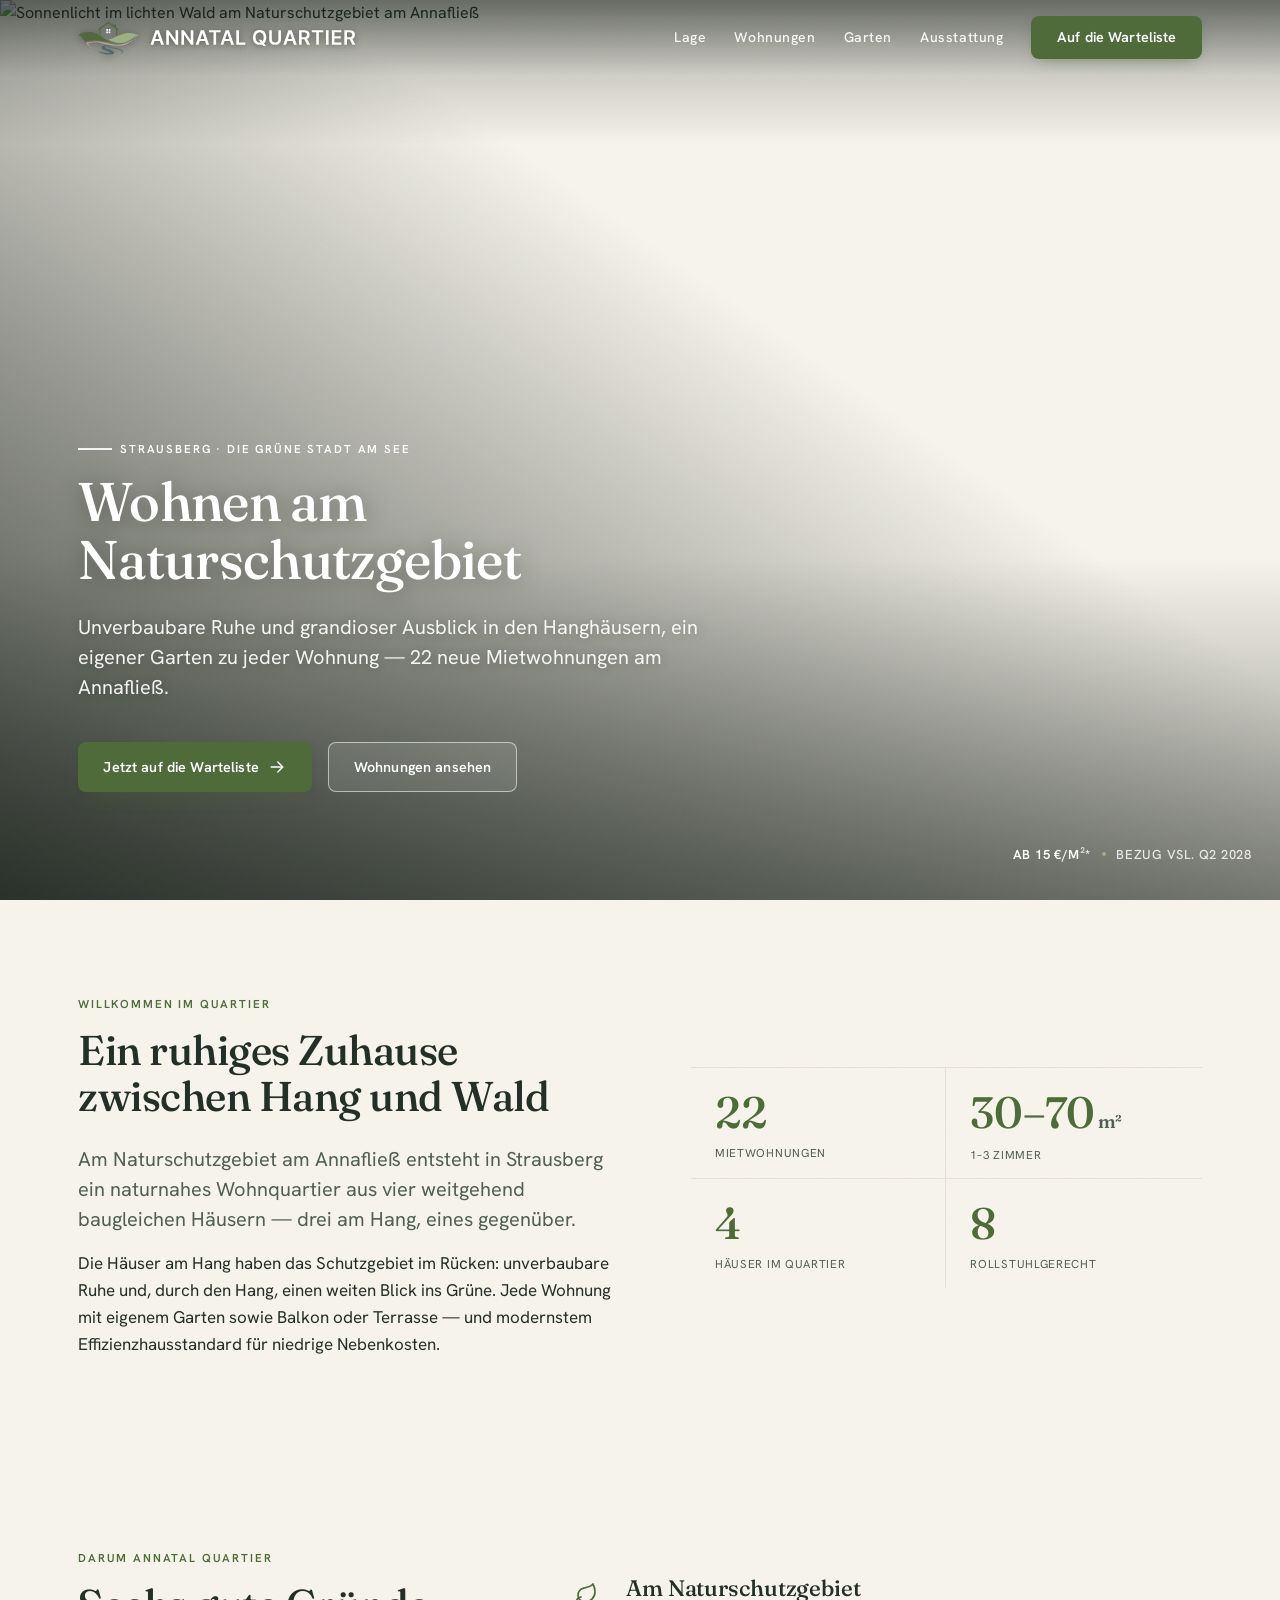
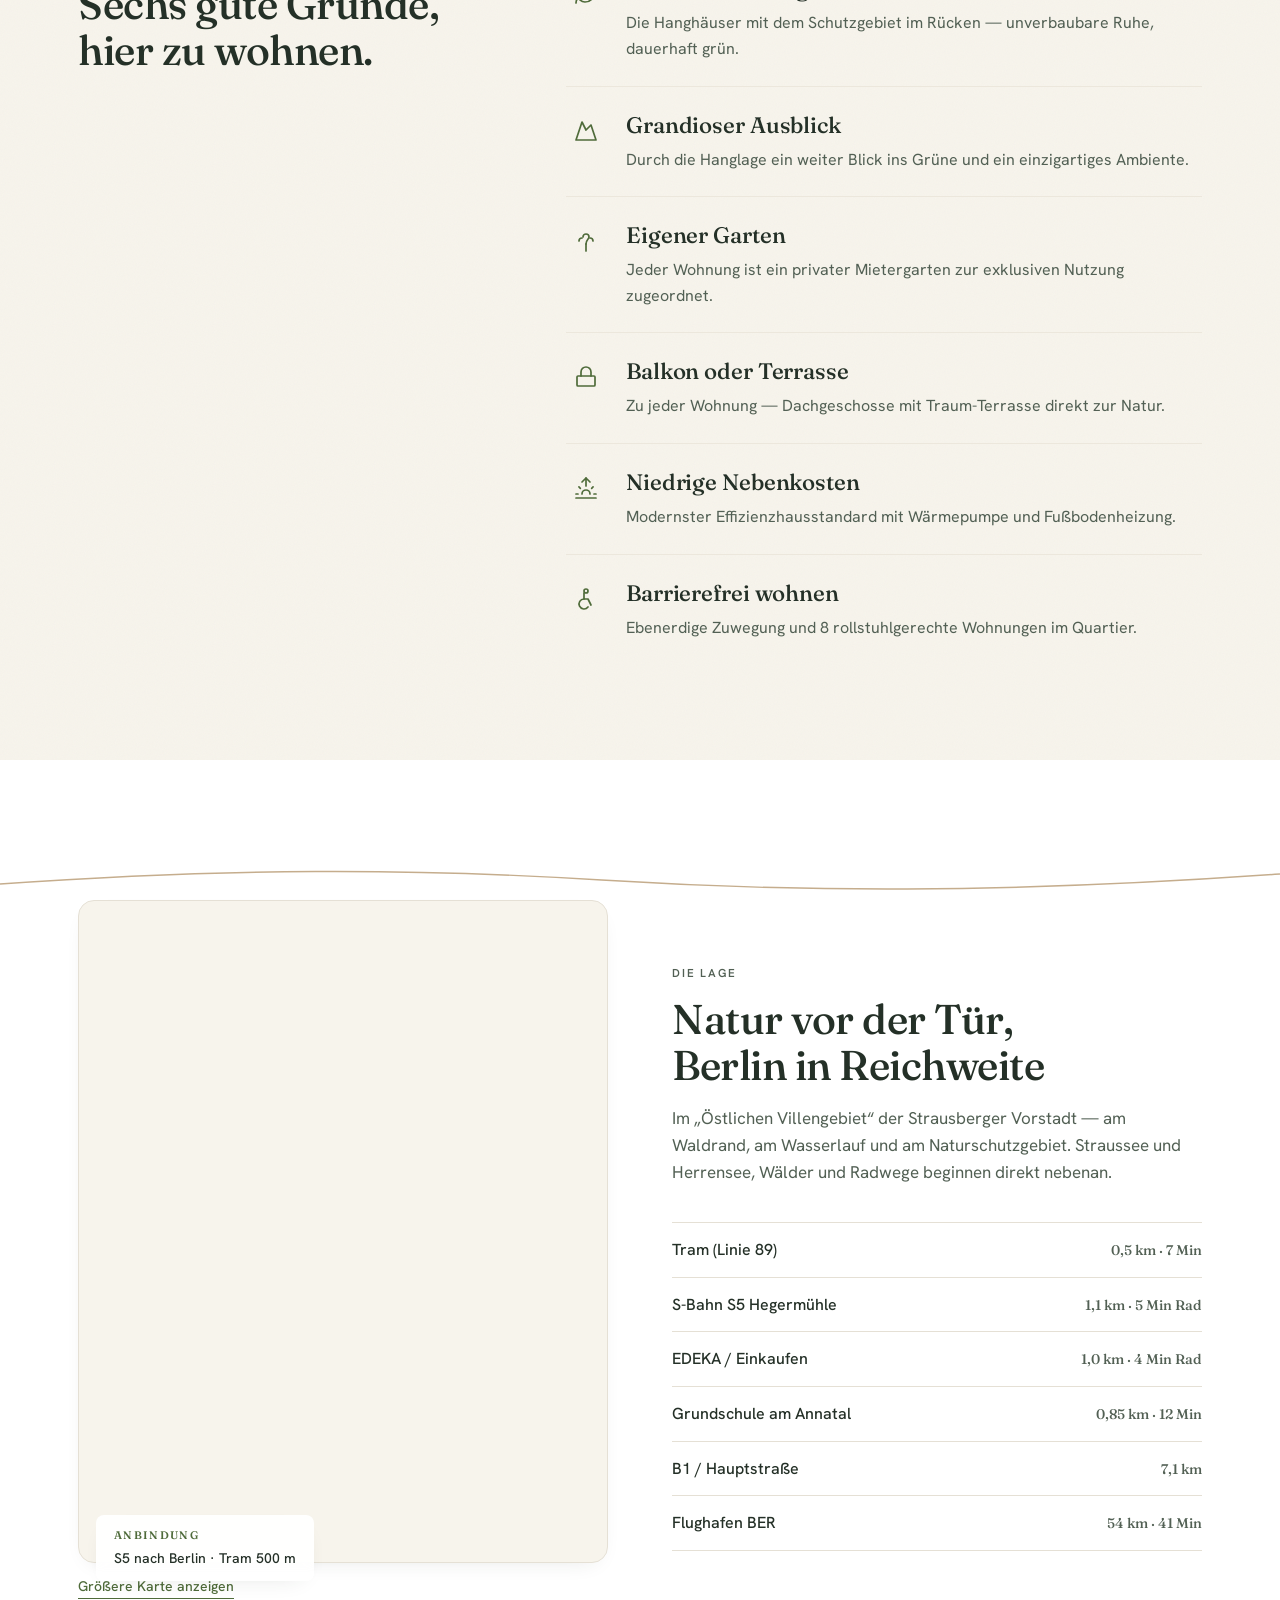
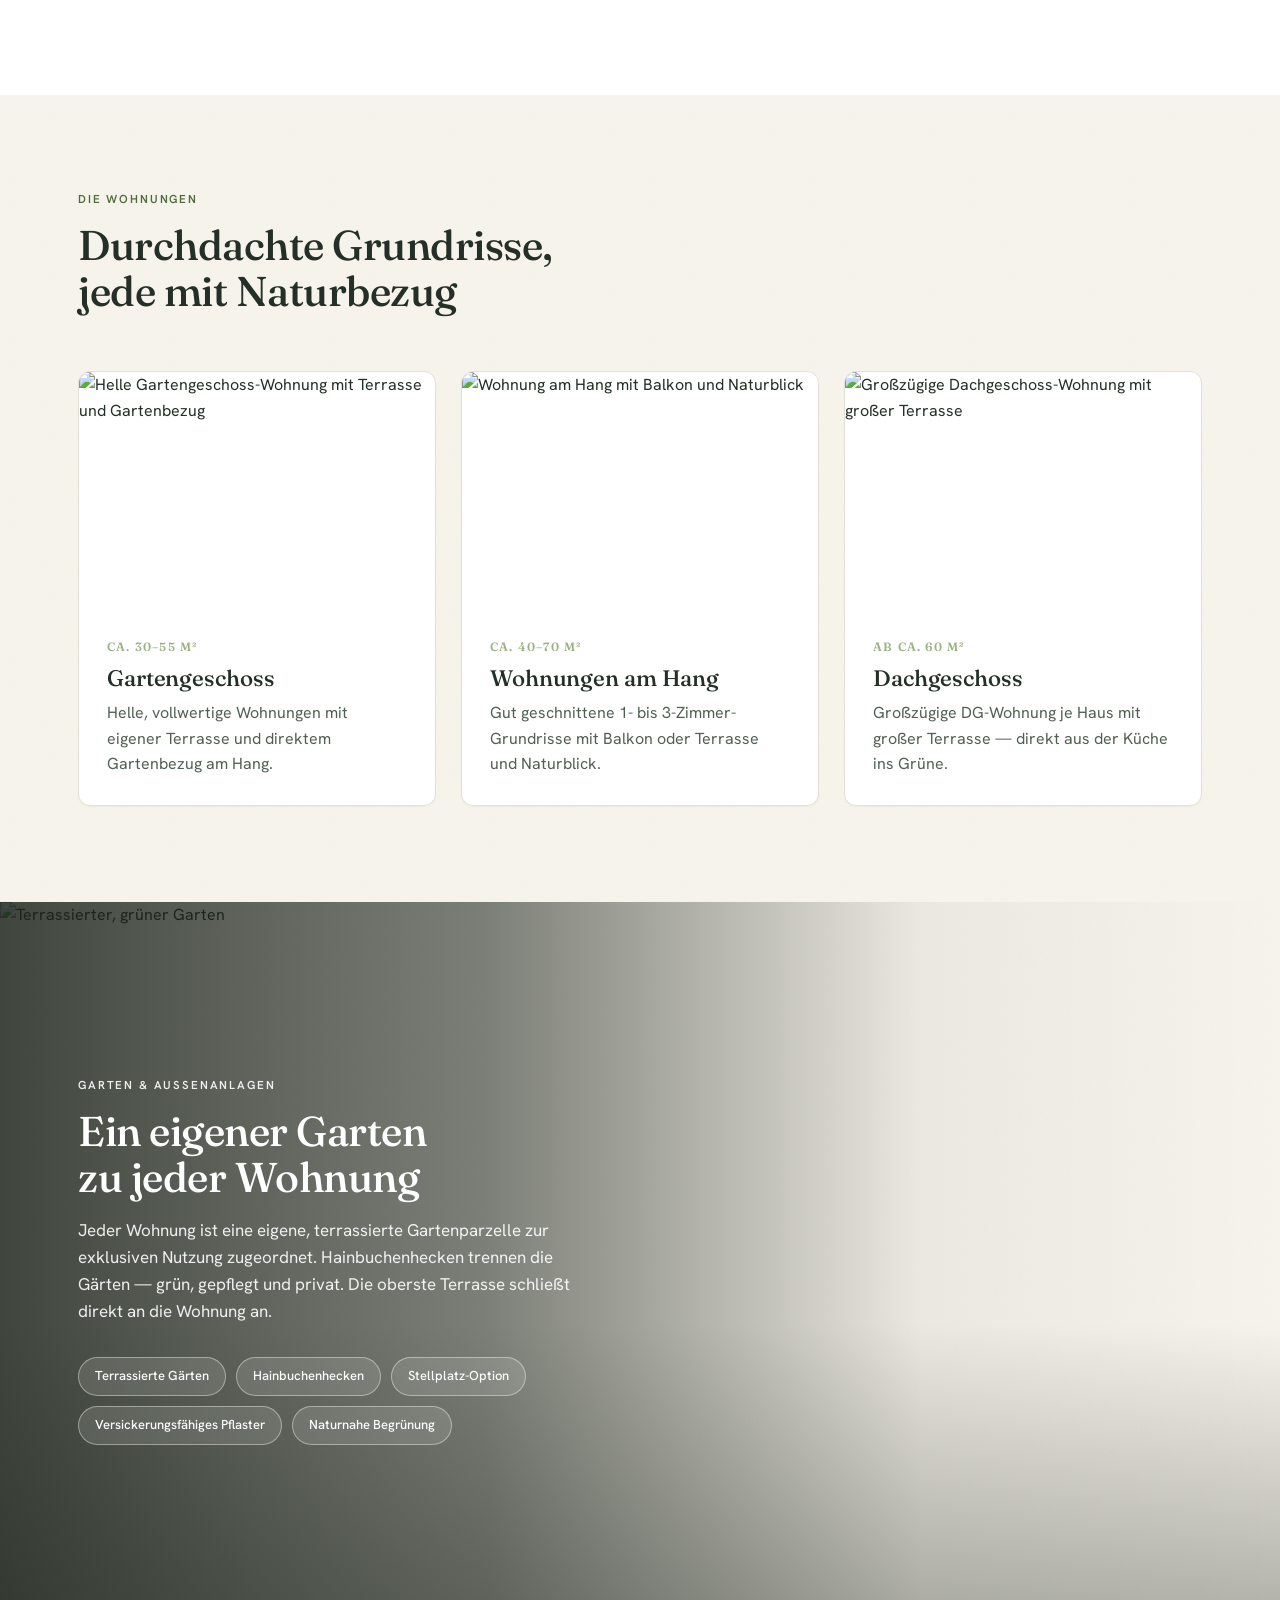
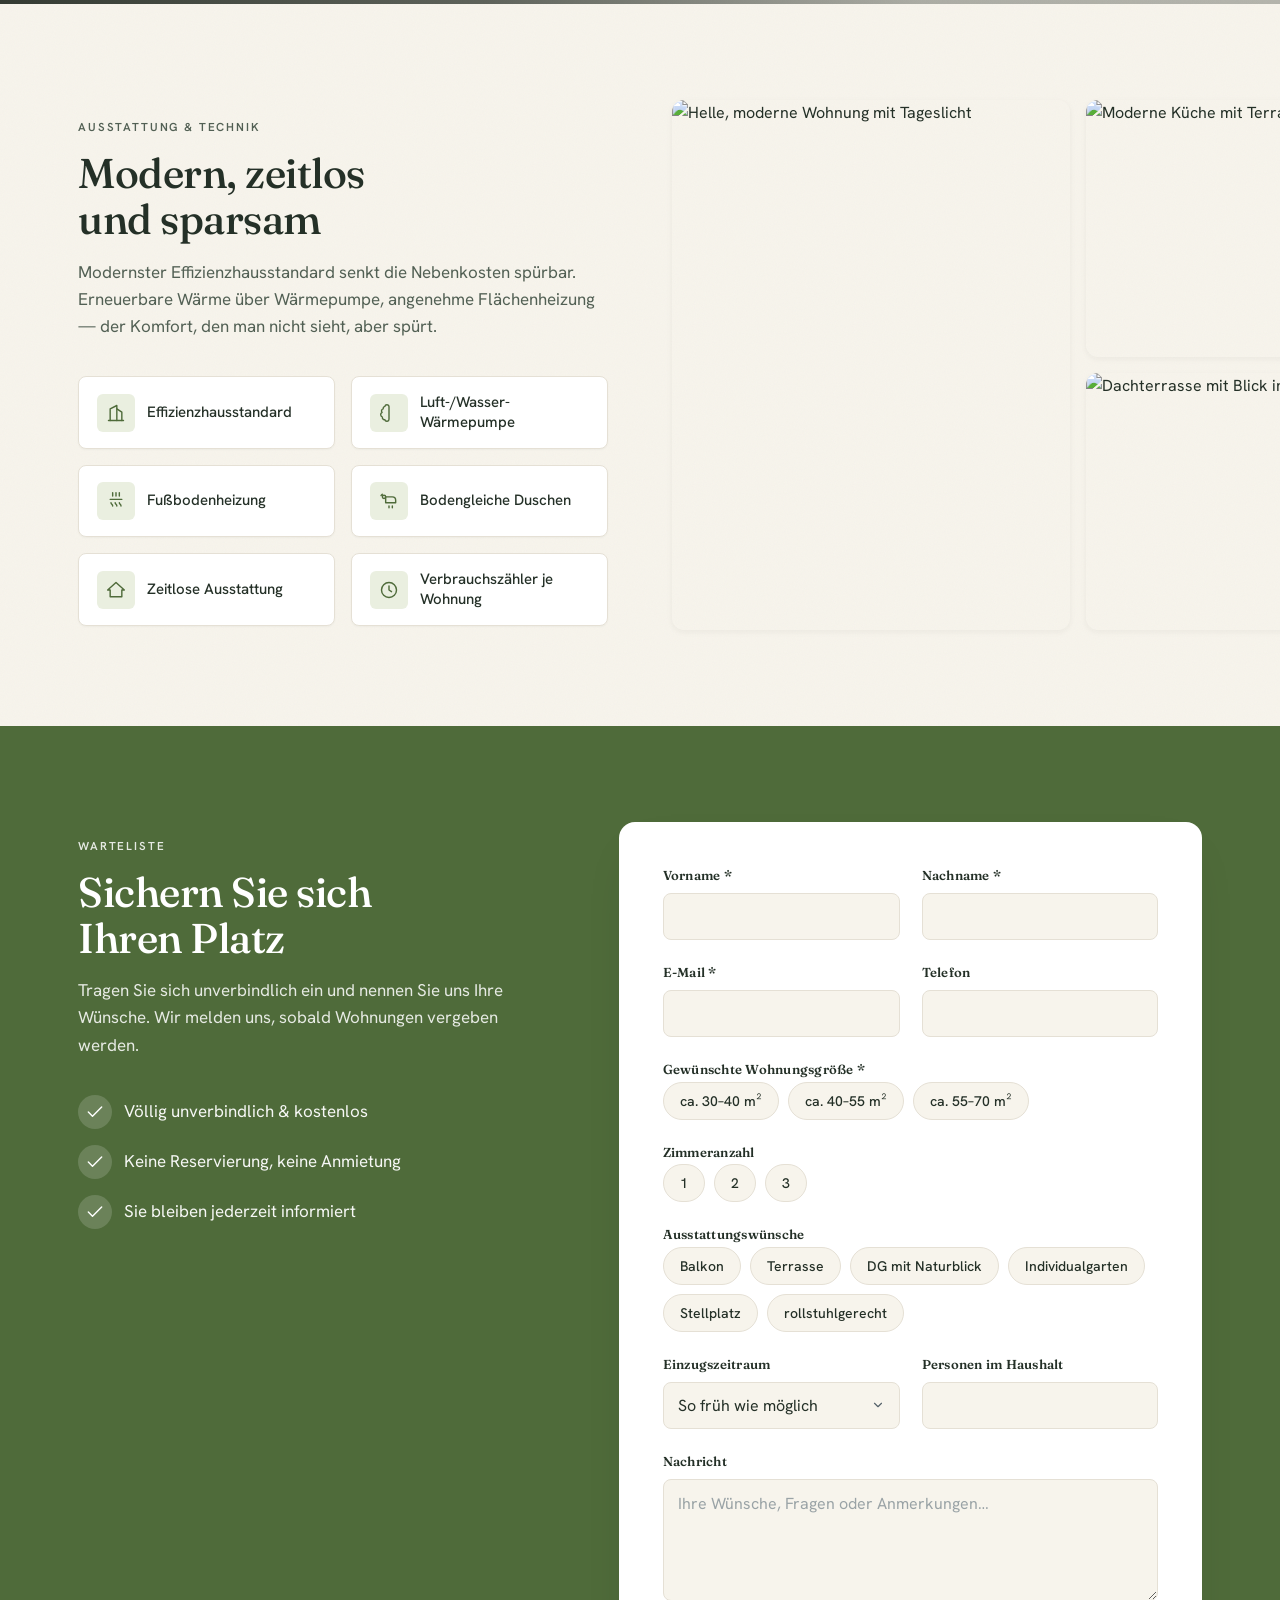
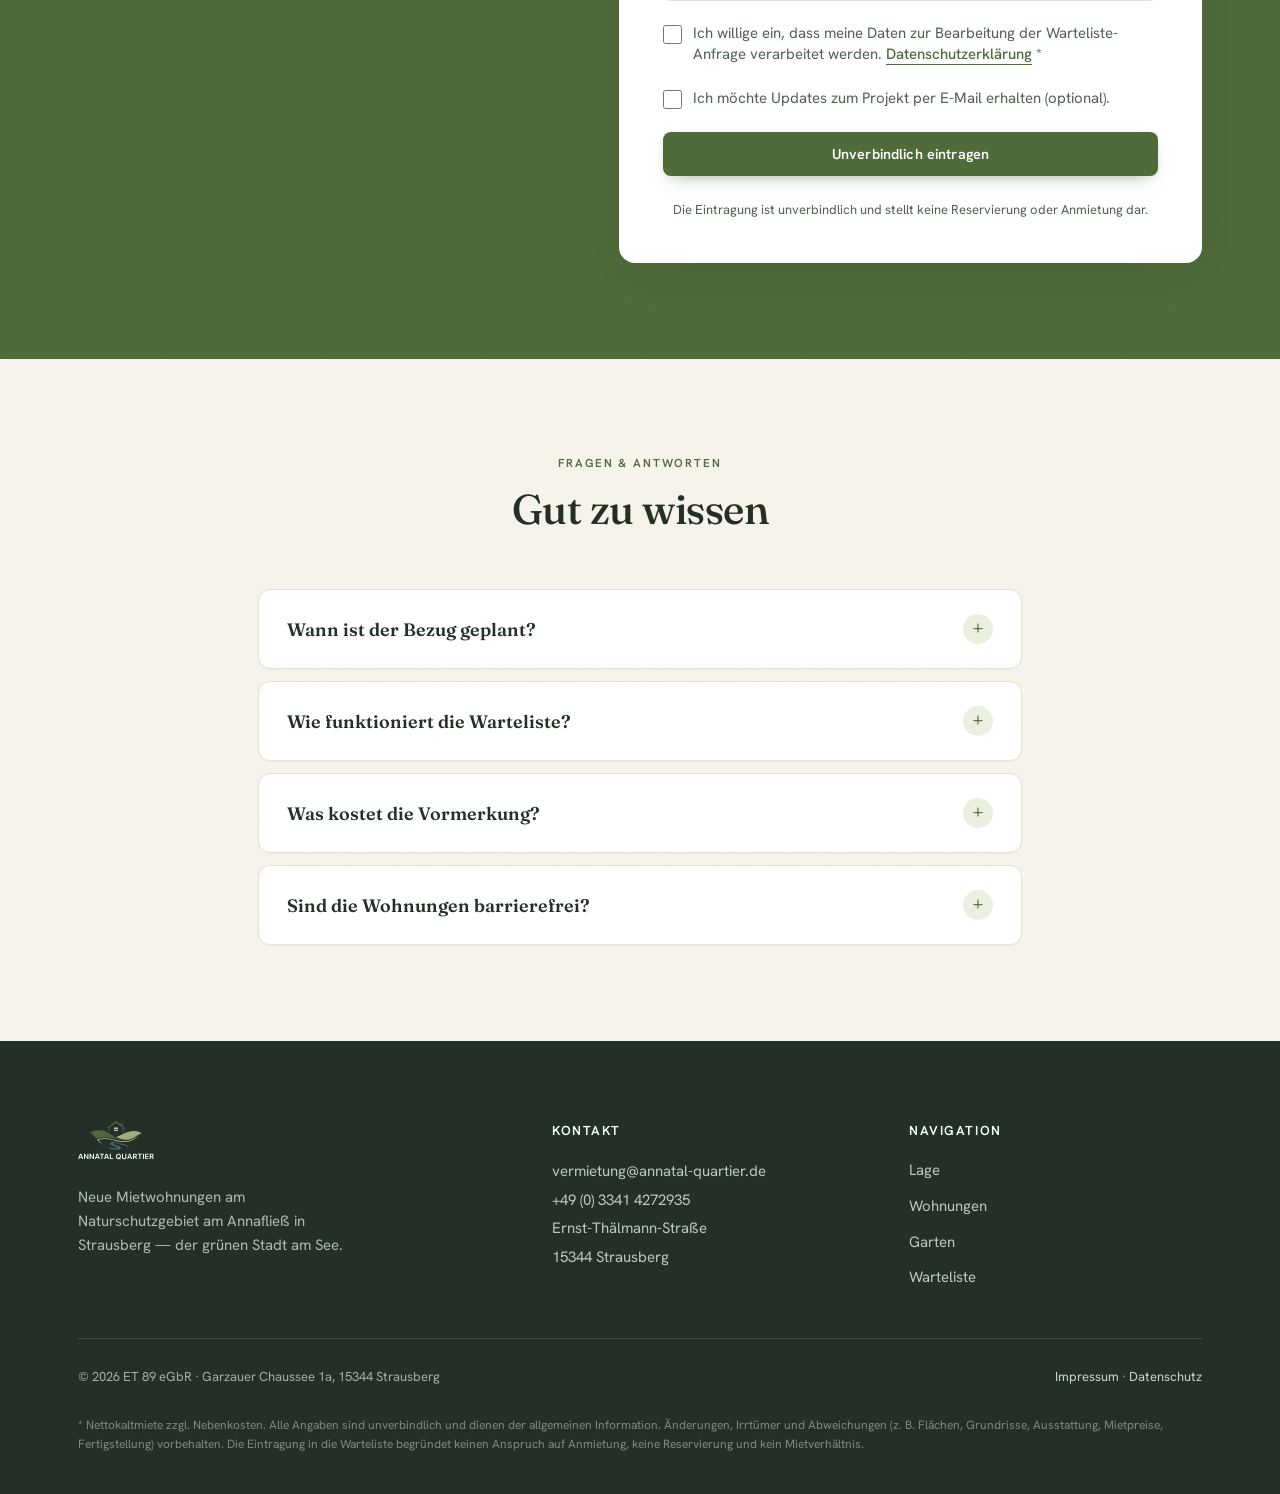
==== commit d42a2bcf: "redesign: Lage stream divider + lighter map card" ====
--- a/index.html
+++ b/index.html
@@ -214,6 +214,7 @@
 
     <!-- LAGE -->
     <section class="section lage" id="lage">
+      <div class="band-divider" aria-hidden="true"><svg viewBox="0 0 1000 44" preserveAspectRatio="none"><path d="M0 28 C 180 12, 320 12, 470 24 S 780 38, 1000 18" fill="none" stroke="var(--c-sand)" stroke-width="1.4"/></svg></div>
       <div class="container">
         <div class="lage__grid">
           <div class="lage__media reveal">
--- a/styles.css
+++ b/styles.css
@@ -301,6 +301,10 @@
   padding-block: var(--section-pad);
 }
 
+/* Stream / band divider — decorative SVG wave at top of tonal bands */
+.band-divider { width: 100%; }
+.band-divider svg { display: block; width: 100%; height: 44px; }
+
 /* Section heads */
 .section-head {
   max-width: 720px;
@@ -845,7 +849,7 @@
   font-size: 0.6875rem;
   letter-spacing: 0.12em;
   text-transform: uppercase;
-  color: var(--c-secondary);
+  color: var(--c-primary);
 }
 
 .lage__map-badge-text {
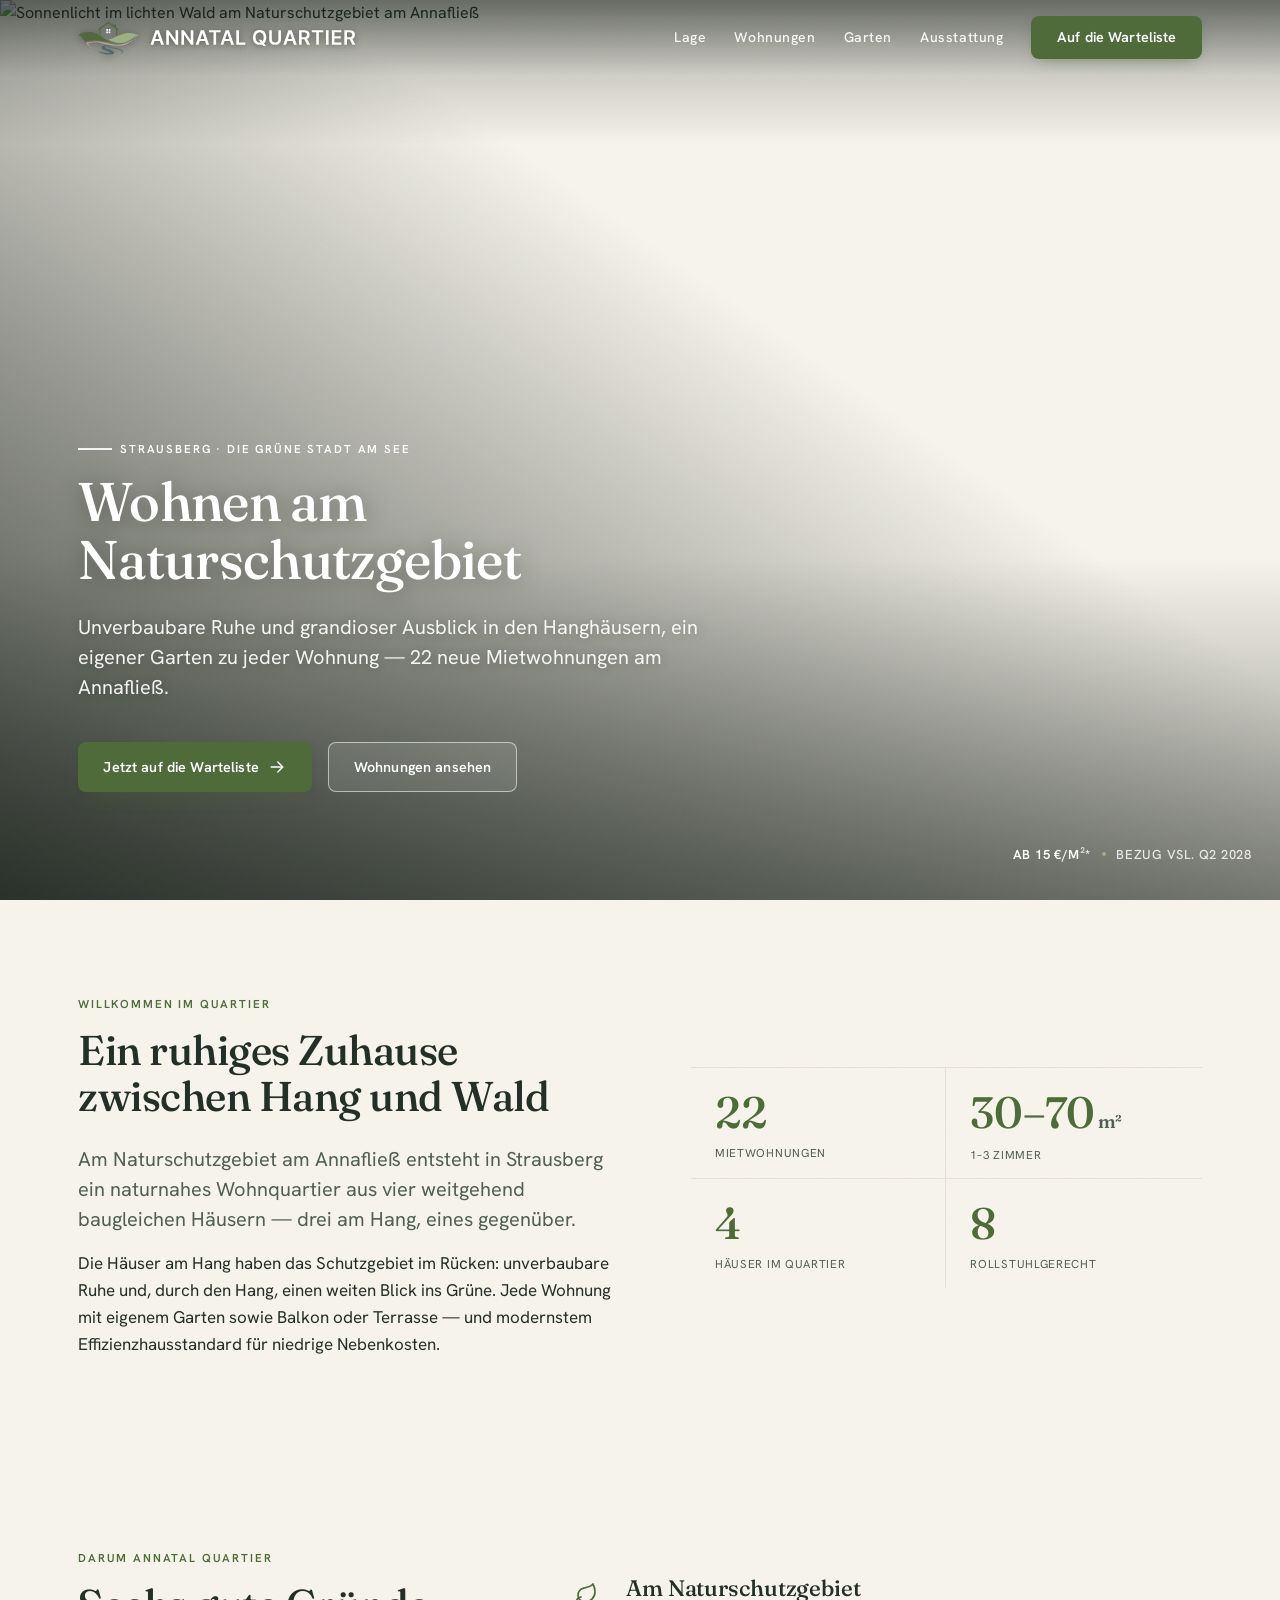
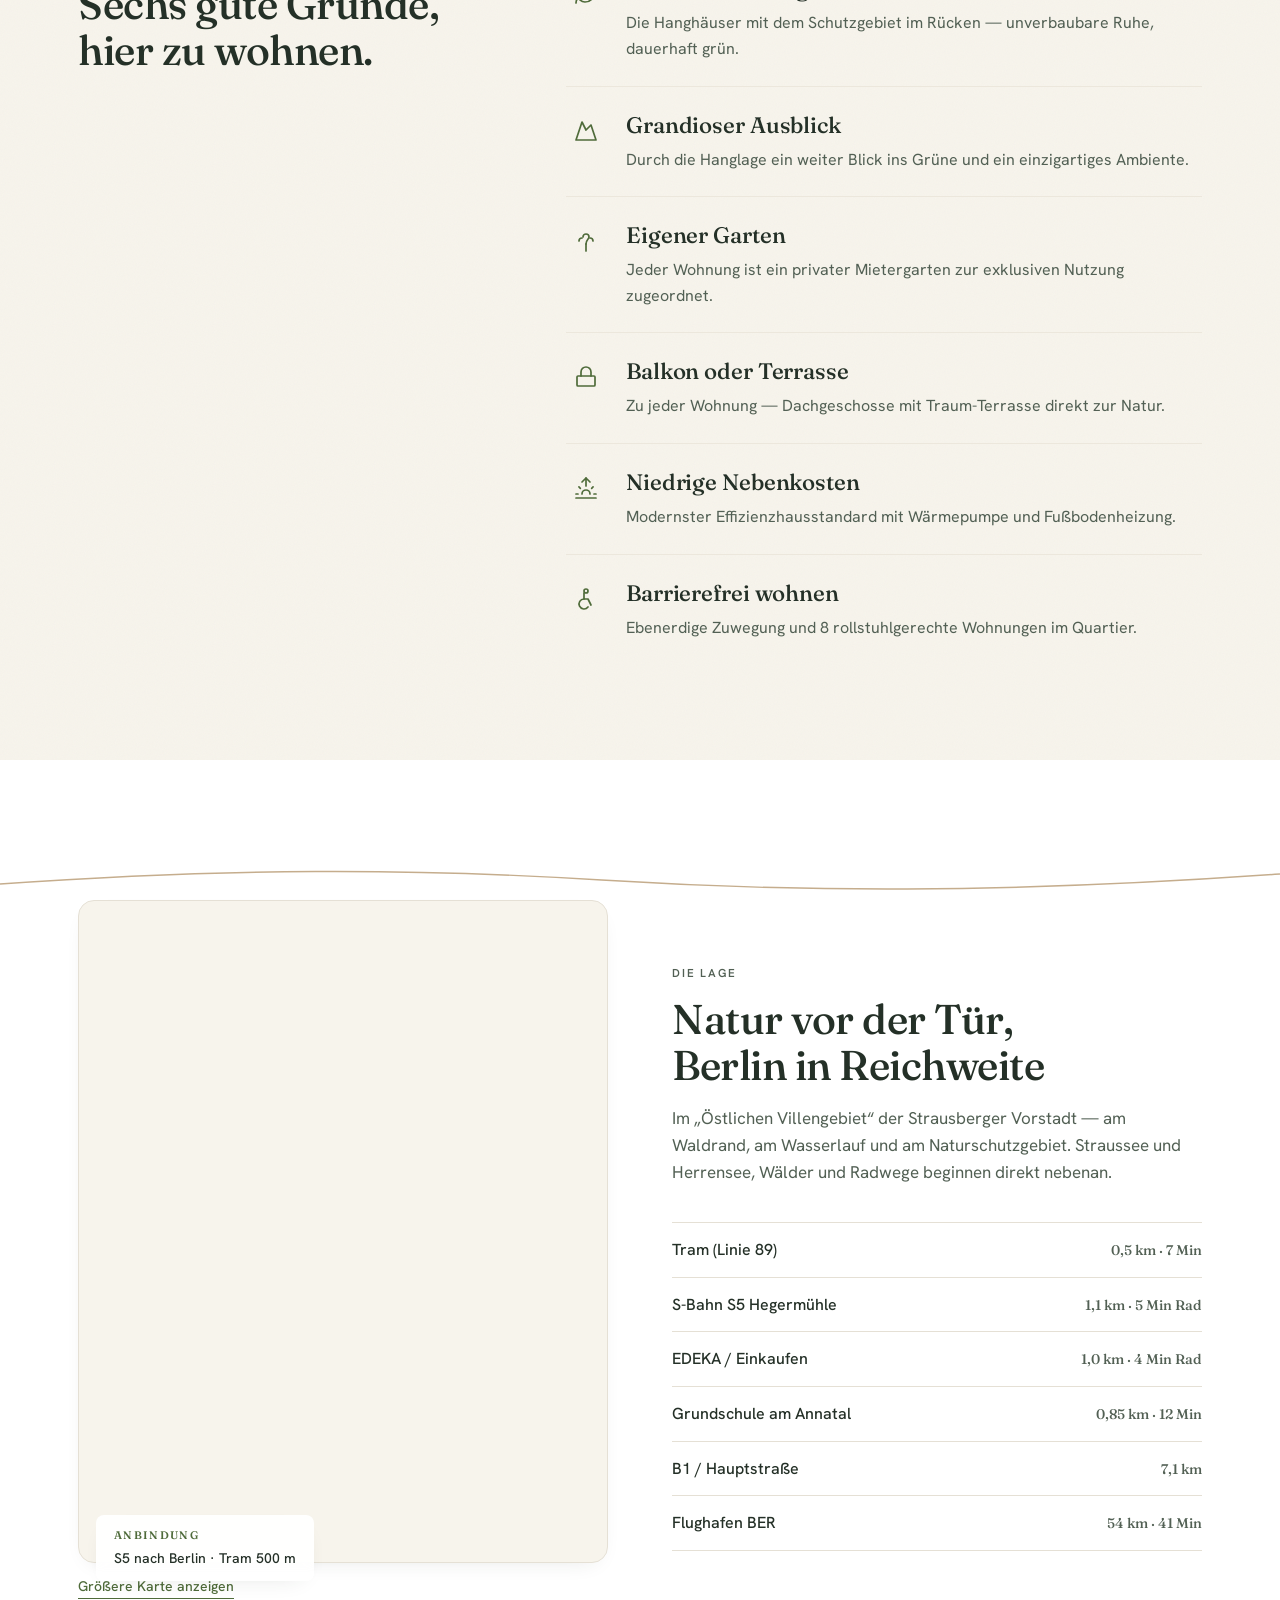
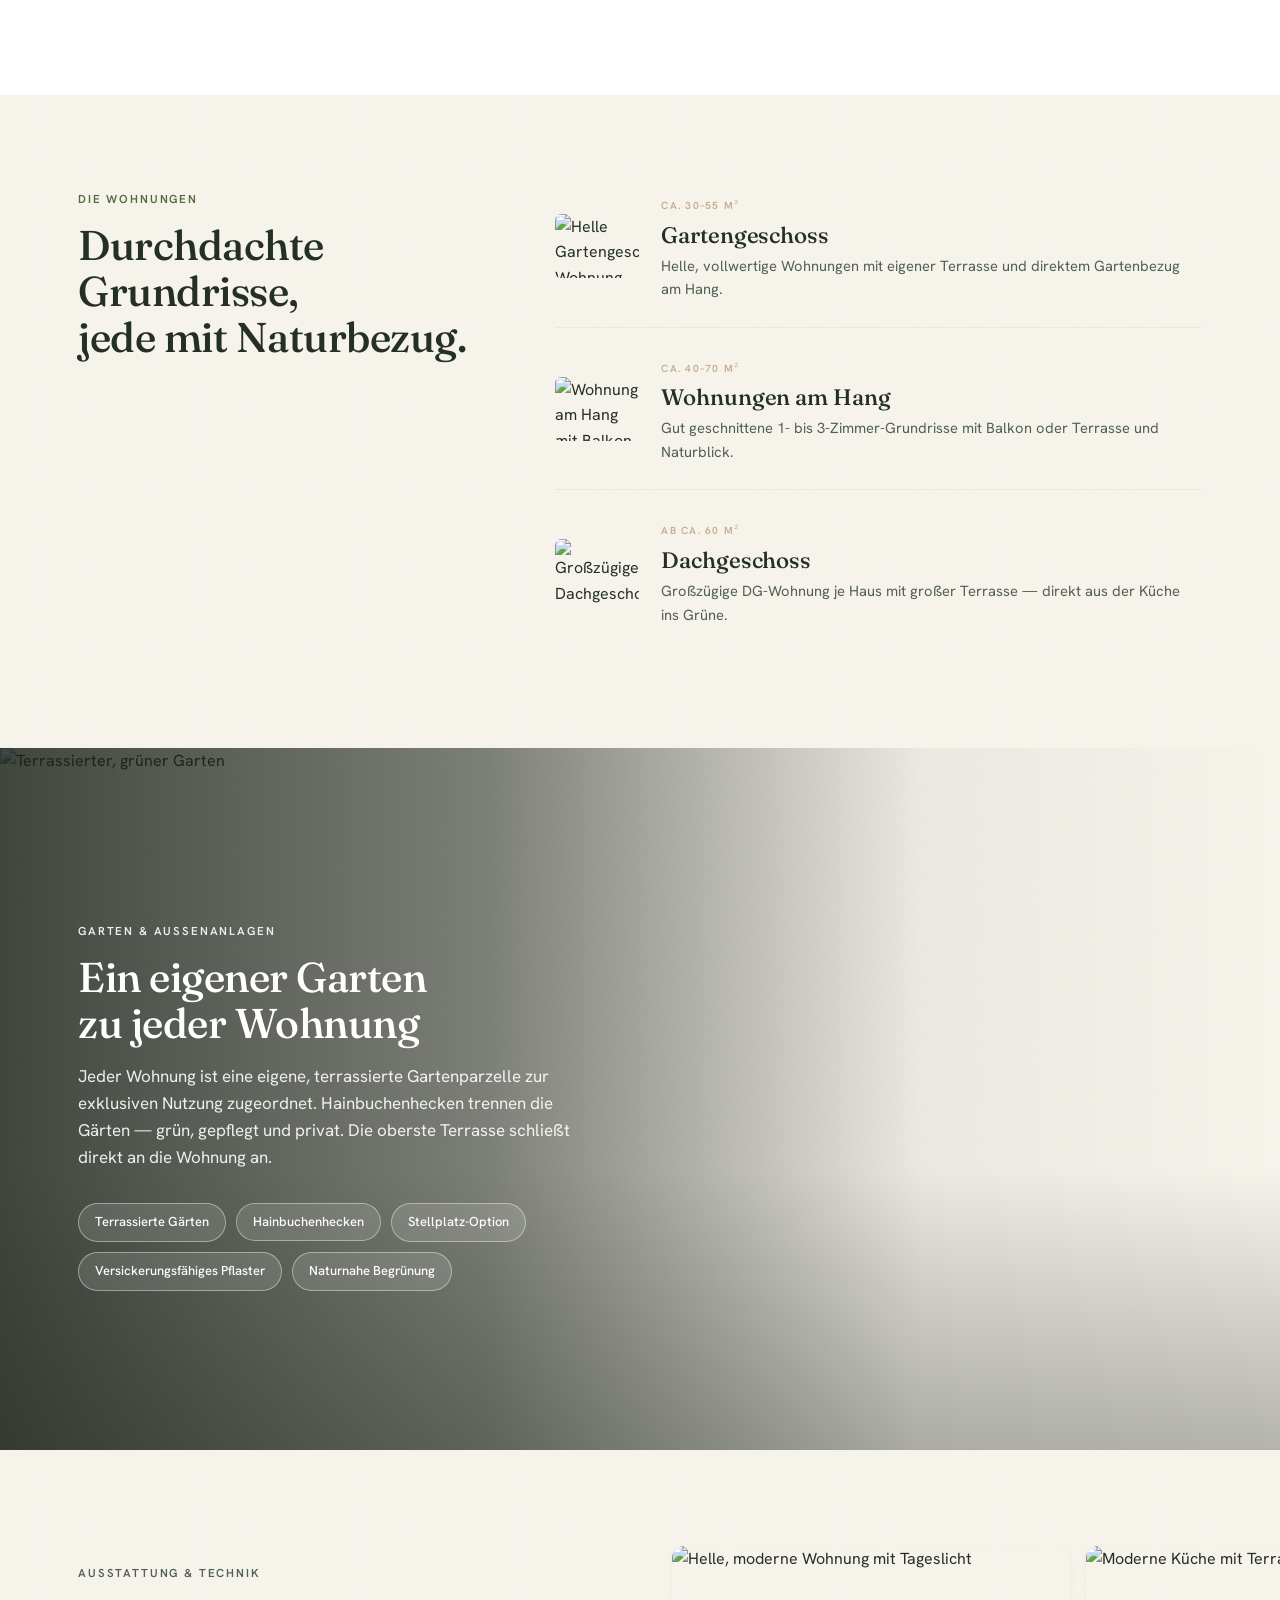
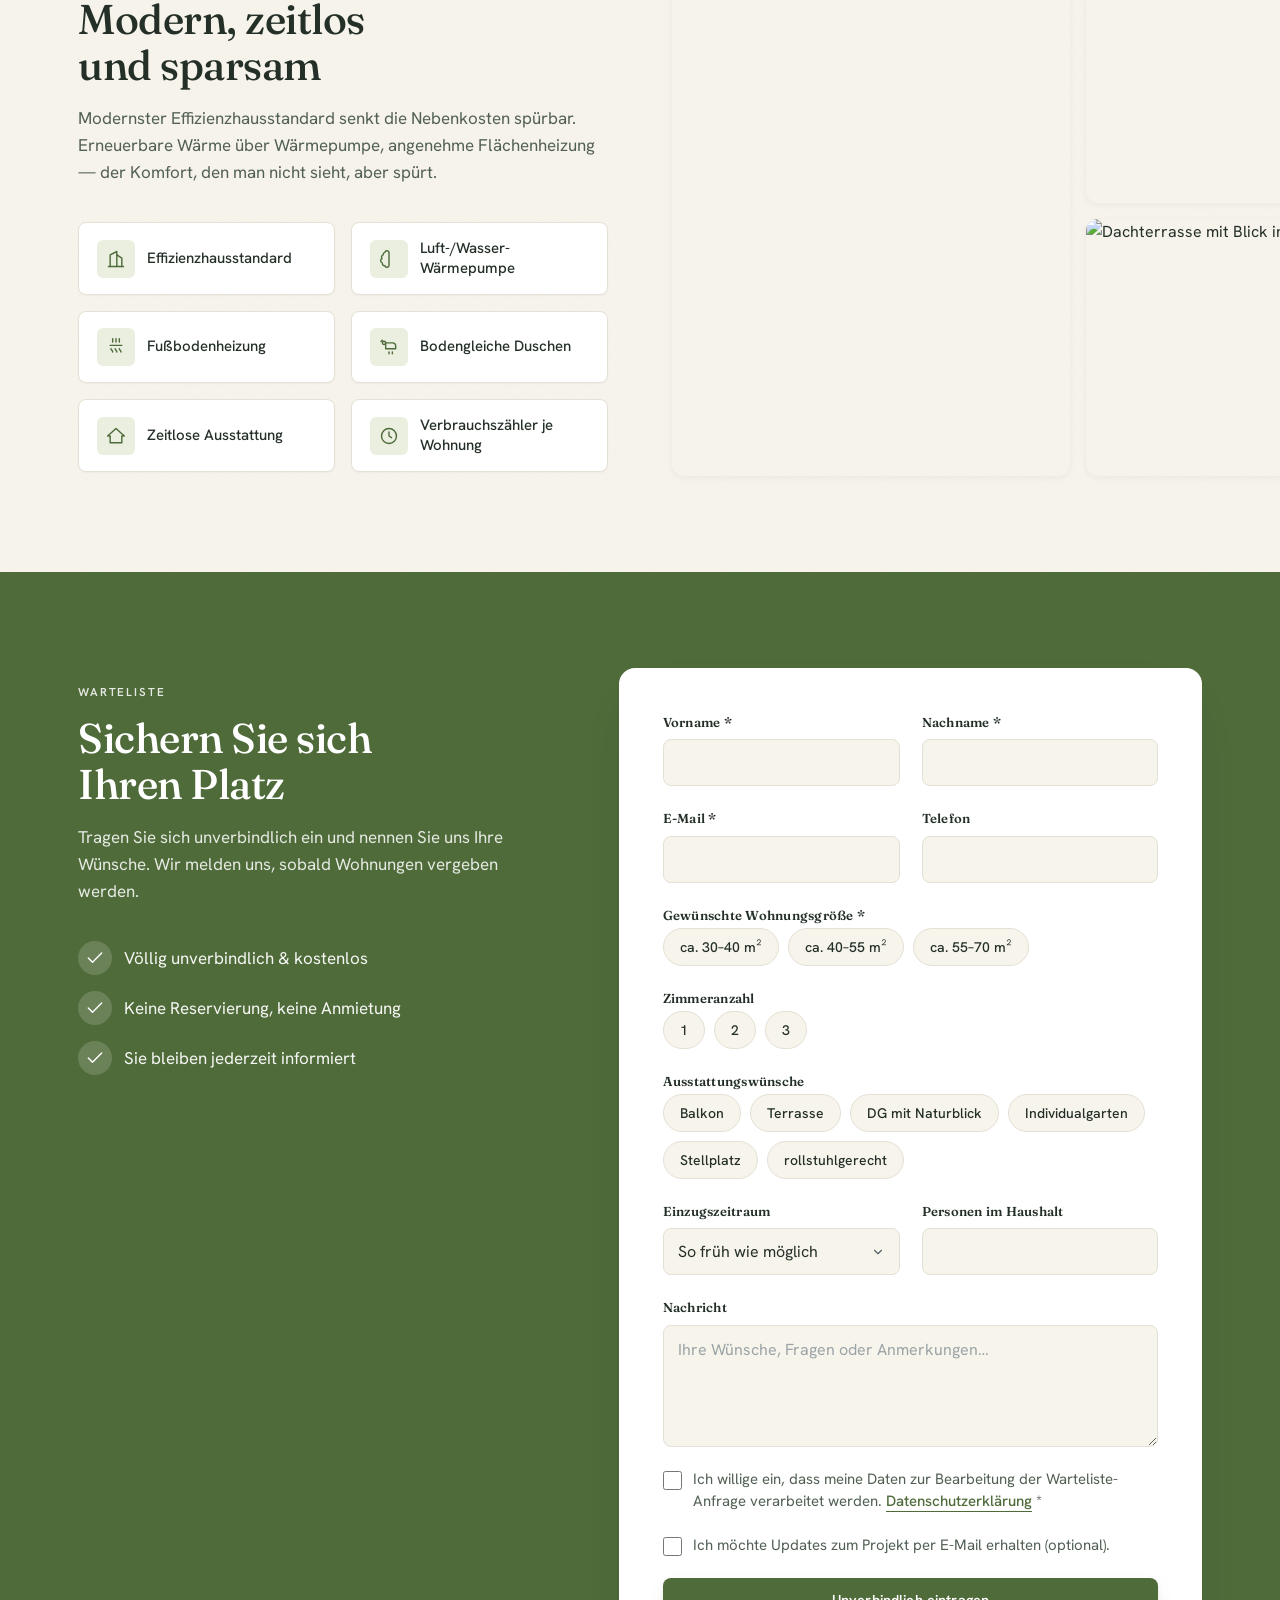
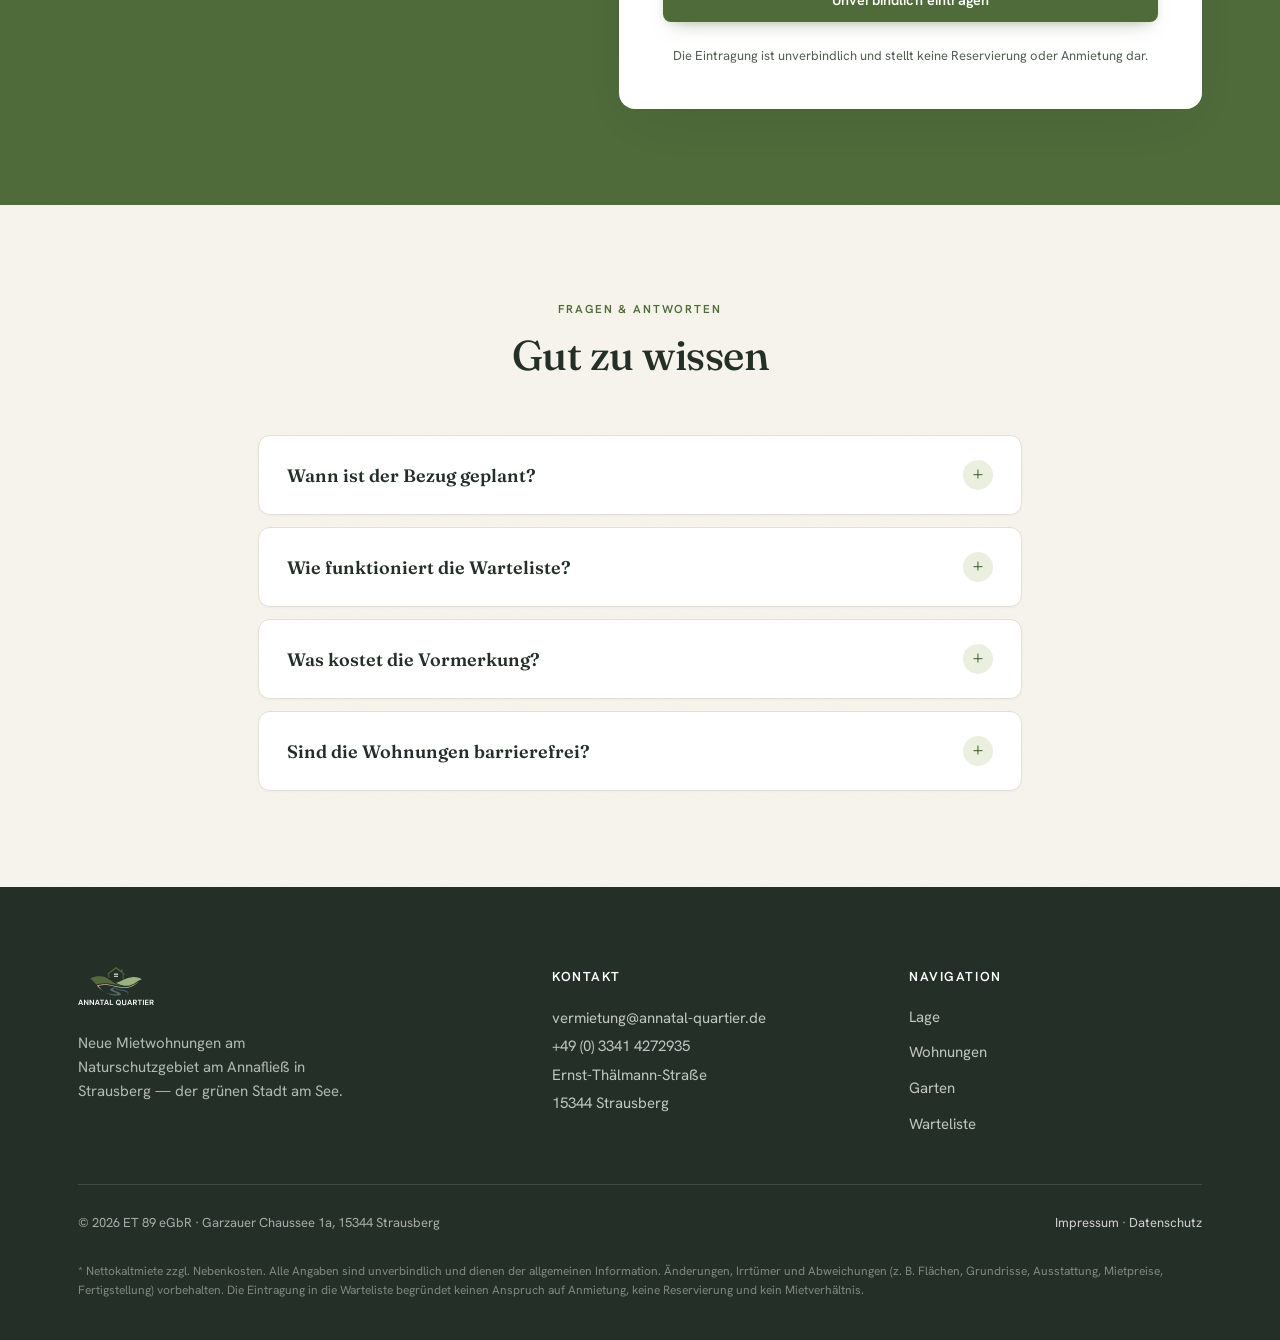
==== commit 089408d4: "redesign: Wohnungen as hairline list with thumbnails" ====
--- a/index.html
+++ b/index.html
@@ -265,41 +265,37 @@
     <!-- WOHNUNGEN -->
     <section class="section wohnungen" id="wohnungen">
       <div class="container">
-        <div class="section-head reveal">
-          <p class="eyebrow">Die Wohnungen</p>
-          <h2 class="section-title">Durchdachte Grundrisse,<br>jede mit Naturbezug</h2>
-        </div>
-        <div class="home-grid reveal--stagger">
-          <article class="home-card reveal">
-            <div class="home-card__media">
-              <img src="https://images.unsplash.com/photo-1505691938895-1758d7feb511?w=800&q=80" alt="Helle Gartengeschoss-Wohnung mit Terrasse und Gartenbezug" width="800" height="600" loading="lazy">
-            </div>
-            <div class="home-card__body">
-              <span class="home-card__size">ca. 30–55 m²</span>
-              <h3 class="home-card__title">Gartengeschoss</h3>
-              <p>Helle, vollwertige Wohnungen mit eigener Terrasse und direktem Gartenbezug am Hang.</p>
-            </div>
-          </article>
-          <article class="home-card reveal">
-            <div class="home-card__media">
-              <img src="https://images.unsplash.com/photo-1522708323590-d24dbb6b0267?w=800&q=80" alt="Wohnung am Hang mit Balkon und Naturblick" width="800" height="600" loading="lazy">
-            </div>
-            <div class="home-card__body">
-              <span class="home-card__size">ca. 40–70 m²</span>
-              <h3 class="home-card__title">Wohnungen am Hang</h3>
-              <p>Gut geschnittene 1- bis 3-Zimmer-Grundrisse mit Balkon oder Terrasse und Naturblick.</p>
-            </div>
-          </article>
-          <article class="home-card reveal">
-            <div class="home-card__media">
-              <img src="https://images.unsplash.com/photo-1560448204-e02f11c3d0e2?w=800&q=80" alt="Großzügige Dachgeschoss-Wohnung mit großer Terrasse" width="800" height="600" loading="lazy">
-            </div>
-            <div class="home-card__body">
-              <span class="home-card__size">ab ca. 60 m²</span>
-              <h3 class="home-card__title">Dachgeschoss</h3>
-              <p>Großzügige DG-Wohnung je Haus mit großer Terrasse — direkt aus der Küche ins Grüne.</p>
-            </div>
-          </article>
+        <div class="wohnungen__layout">
+          <div class="section-head reveal">
+            <p class="eyebrow">Die Wohnungen</p>
+            <h2 class="section-title">Durchdachte Grundrisse,<br>jede mit Naturbezug.</h2>
+          </div>
+          <div class="home-list reveal--stagger">
+            <article class="home">
+              <img class="home__thumb" src="https://images.unsplash.com/photo-1505691938895-1758d7feb511?w=800&q=80" alt="Helle Gartengeschoss-Wohnung mit Terrasse und Gartenbezug" width="320" height="240" loading="lazy">
+              <div class="home__body">
+                <span class="home-card__size">ca. 30–55 m²</span>
+                <h3 class="home-card__title">Gartengeschoss</h3>
+                <p>Helle, vollwertige Wohnungen mit eigener Terrasse und direktem Gartenbezug am Hang.</p>
+              </div>
+            </article>
+            <article class="home">
+              <img class="home__thumb" src="https://images.unsplash.com/photo-1522708323590-d24dbb6b0267?w=800&q=80" alt="Wohnung am Hang mit Balkon und Naturblick" width="320" height="240" loading="lazy">
+              <div class="home__body">
+                <span class="home-card__size">ca. 40–70 m²</span>
+                <h3 class="home-card__title">Wohnungen am Hang</h3>
+                <p>Gut geschnittene 1- bis 3-Zimmer-Grundrisse mit Balkon oder Terrasse und Naturblick.</p>
+              </div>
+            </article>
+            <article class="home">
+              <img class="home__thumb" src="https://images.unsplash.com/photo-1560448204-e02f11c3d0e2?w=800&q=80" alt="Großzügige Dachgeschoss-Wohnung mit großer Terrasse" width="320" height="240" loading="lazy">
+              <div class="home__body">
+                <span class="home-card__size">ab ca. 60 m²</span>
+                <h3 class="home-card__title">Dachgeschoss</h3>
+                <p>Großzügige DG-Wohnung je Haus mit großer Terrasse — direkt aus der Küche ins Grüne.</p>
+              </div>
+            </article>
+          </div>
         </div>
       </div>
     </section>
--- a/styles.css
+++ b/styles.css
@@ -912,64 +912,56 @@
 /* =====================================================================
    11. WOHNUNGEN
    ===================================================================== */
-.home-grid {
+.wohnungen__layout {
   display: grid;
-  grid-template-columns: repeat(3, 1fr);
-  gap: clamp(18px, 2vw, 28px);
-}
-
-.home-card {
+  grid-template-columns: 0.78fr 1.22fr;
+  gap: clamp(32px, 5vw, 64px);
+  align-items: start;
+}
+
+.home-list {
   display: flex;
   flex-direction: column;
-  background-color: var(--c-surface);
-  border: 1px solid var(--c-line);
-  border-radius: var(--r-md);
-  overflow: hidden;
-  box-shadow: var(--shadow-xs);
-  transition: transform 0.3s var(--ease-out), box-shadow 0.3s var(--ease-out);
-}
-
-.home-card:hover {
-  transform: translateY(-4px);
-  box-shadow: var(--shadow-lg);
-}
-
-.home-card__media {
-  position: relative;
-  aspect-ratio: 3 / 2;
-  overflow: hidden;
-}
-
-.home-card__media img {
-  width: 100%;
-  height: 100%;
+}
+
+.home {
+  display: grid;
+  grid-template-columns: 84px 1fr;
+  gap: 22px;
+  align-items: center;
+  padding: 26px 0;
+  border-top: 1px solid var(--c-line-soft);
+}
+
+.home:first-child {
+  border-top: 0;
+  padding-top: 0;
+}
+
+.home__thumb {
+  width: 84px;
+  height: 64px;
   object-fit: cover;
-  transition: transform 0.6s var(--ease-out);
-}
-
-.home-card:hover .home-card__media img {
-  transform: scale(1.06);
-}
-
-.home-card__body {
-  display: flex;
-  flex-direction: column;
-  gap: var(--space-2);
-  padding: clamp(20px, 2.4vw, 28px);
+  border-radius: 6px;
+  filter: saturate(0.92);
 }
 
 .home-card__size {
-  font-family: var(--font-head);
+  font-family: var(--font-body);
   font-weight: 600;
-  font-size: 0.75rem;
-  letter-spacing: 0.1em;
+  font-size: 0.64rem;
+  letter-spacing: 0.12em;
   text-transform: uppercase;
-  color: var(--c-secondary);
-}
-
-.home-card__body p {
+  color: var(--c-sand);
+}
+
+.home__body h3 {
+  margin: 4px 0 5px;
+}
+
+.home__body p {
   color: var(--c-ink-soft);
-  font-size: 1rem;
+  font-size: 0.92rem;
 }
 
 /* =====================================================================
@@ -1720,8 +1712,9 @@
     gap: clamp(28px, 6vw, 48px);
   }
 
-  .home-grid {
+  .wohnungen__layout {
     grid-template-columns: 1fr;
+    gap: 28px;
   }
 
   .lage__map-card {
@@ -1751,10 +1744,6 @@
 
   .form-row--2 {
     grid-template-columns: 1fr;
-  }
-
-  .home-card__media {
-    aspect-ratio: 16 / 10;
   }
 
   .site-footer__top {
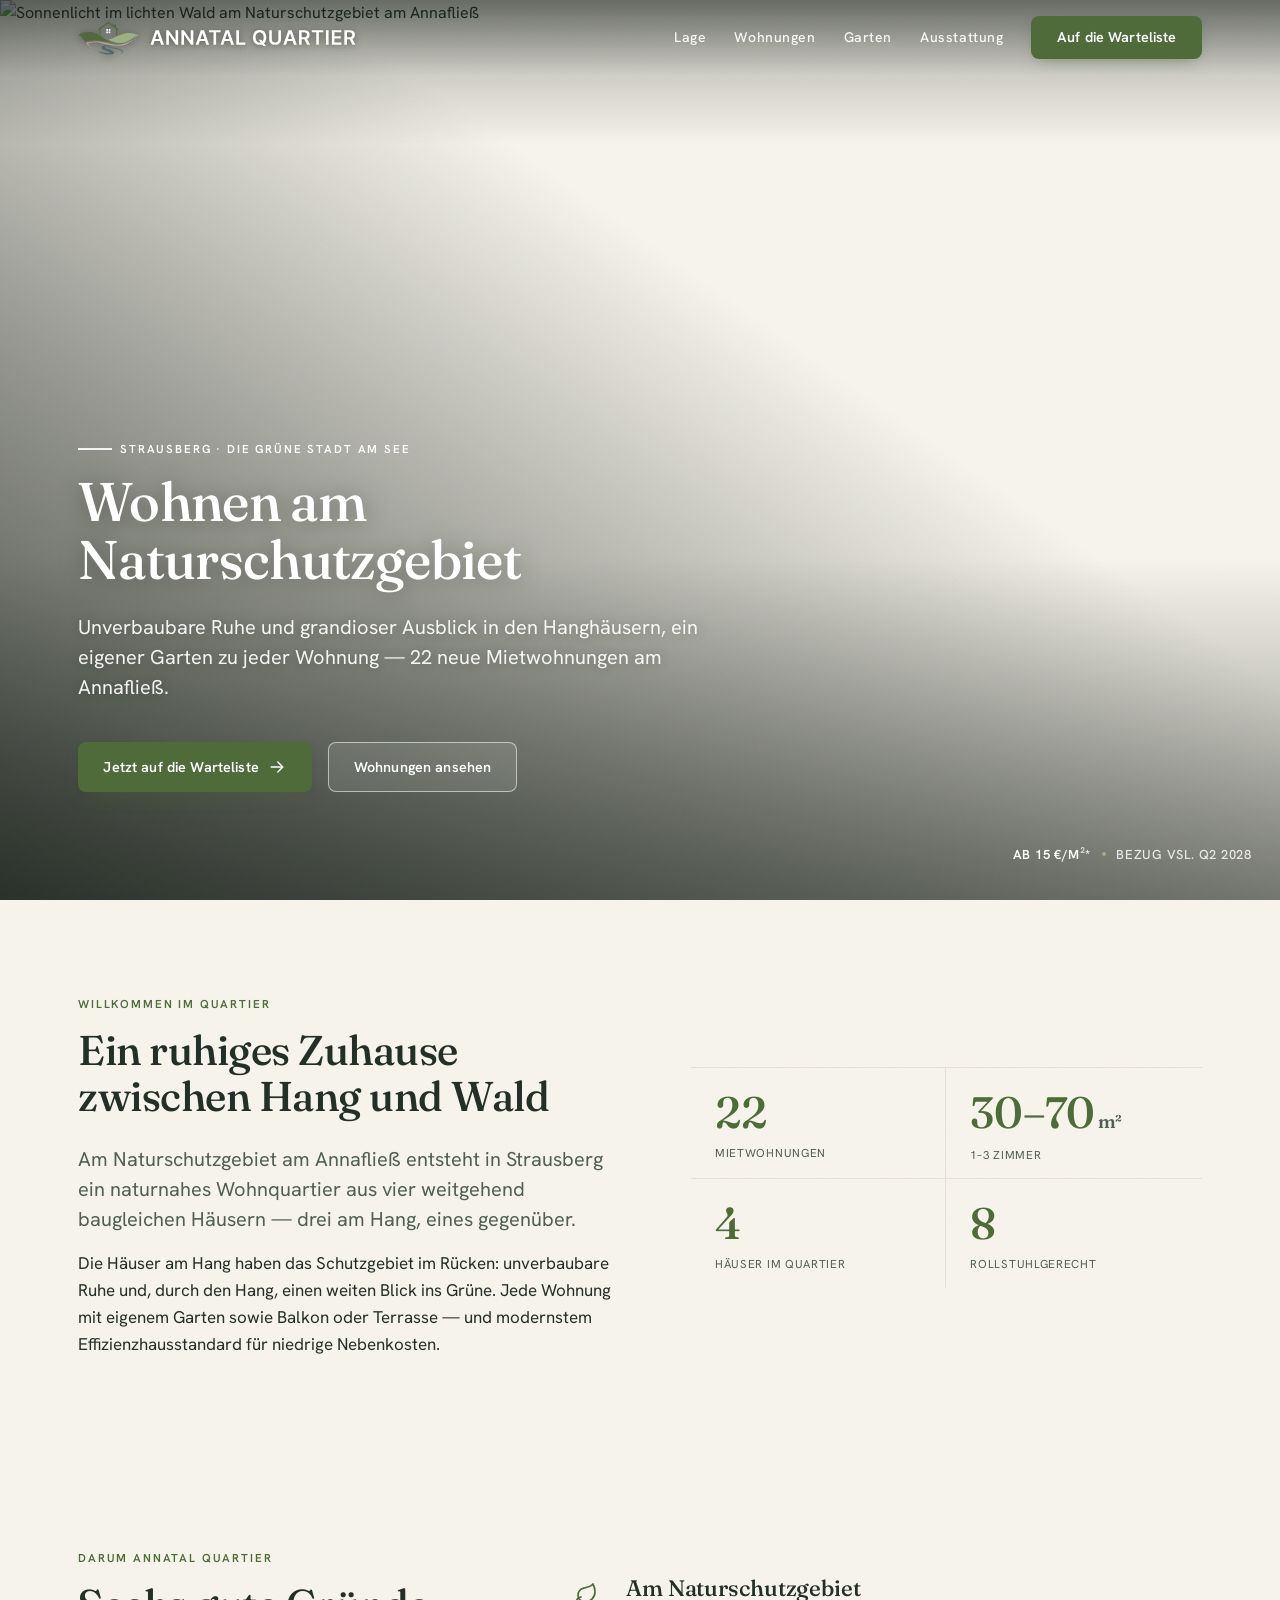
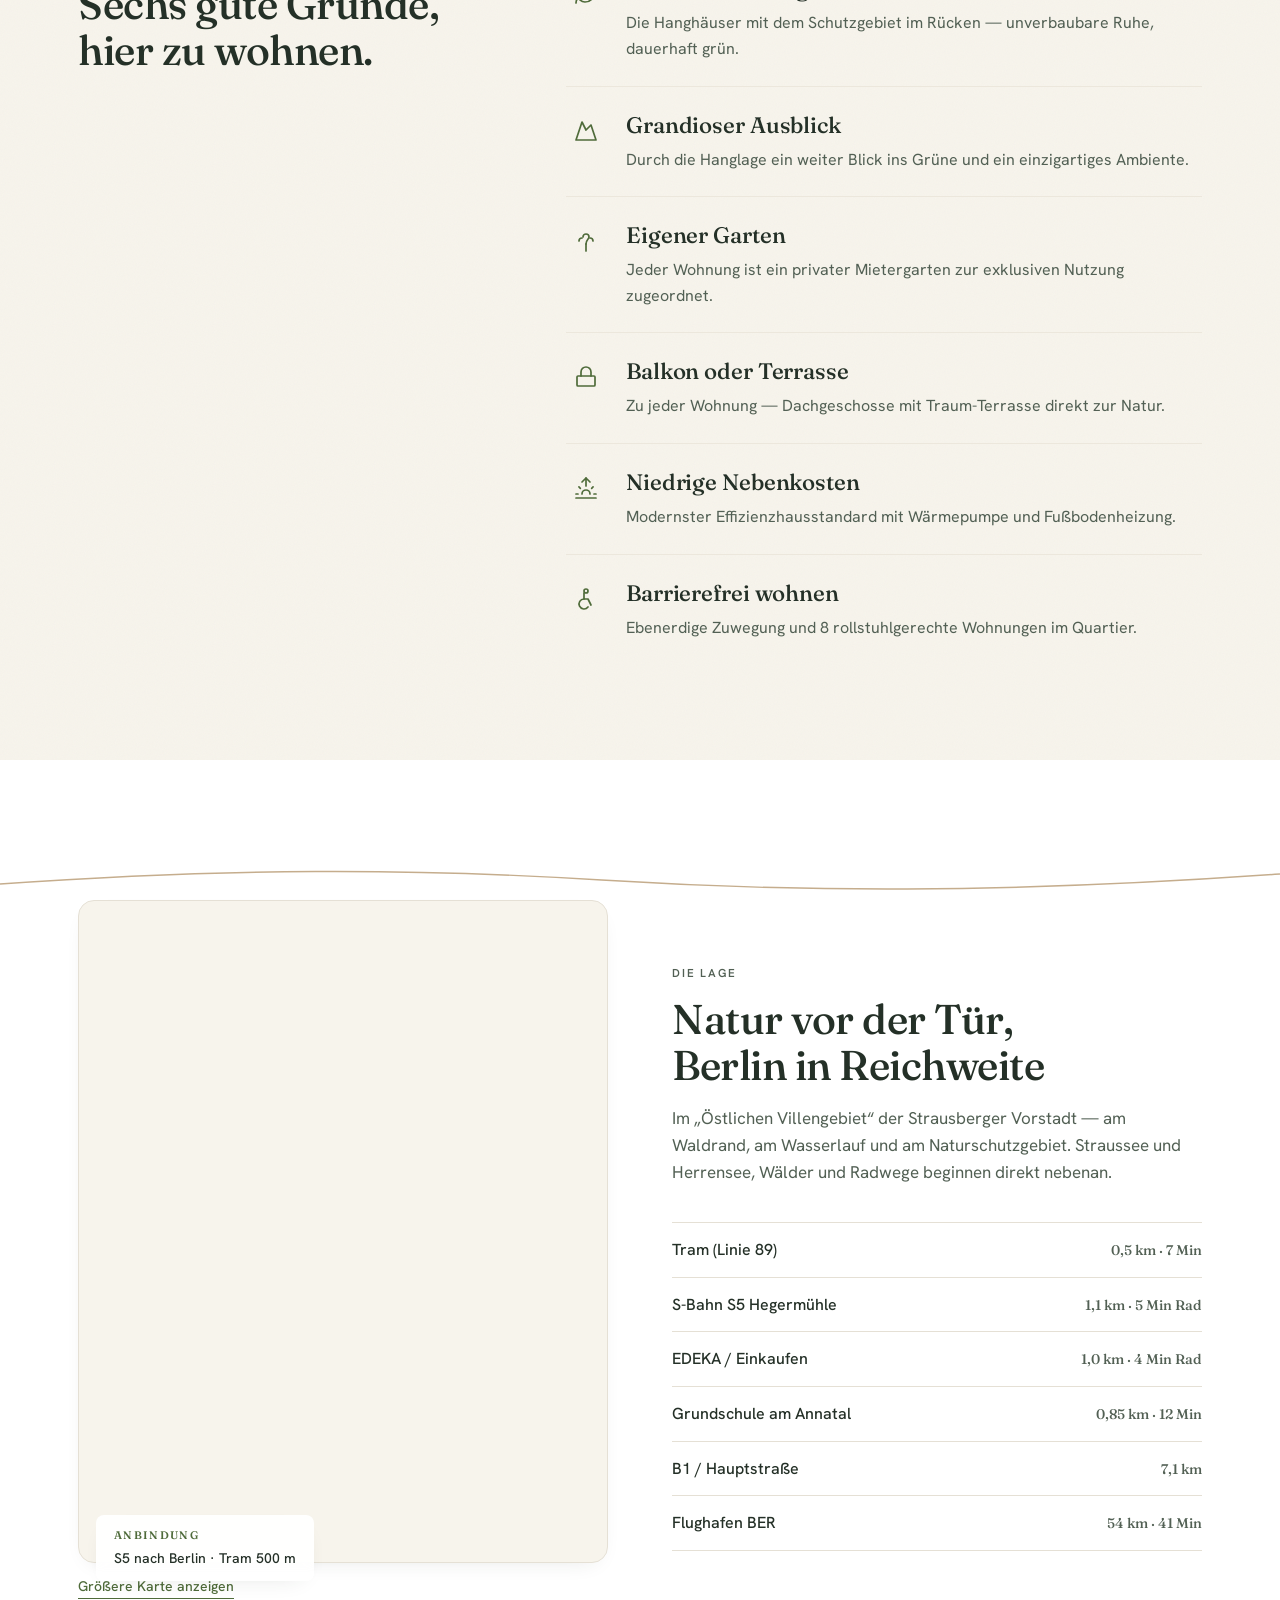
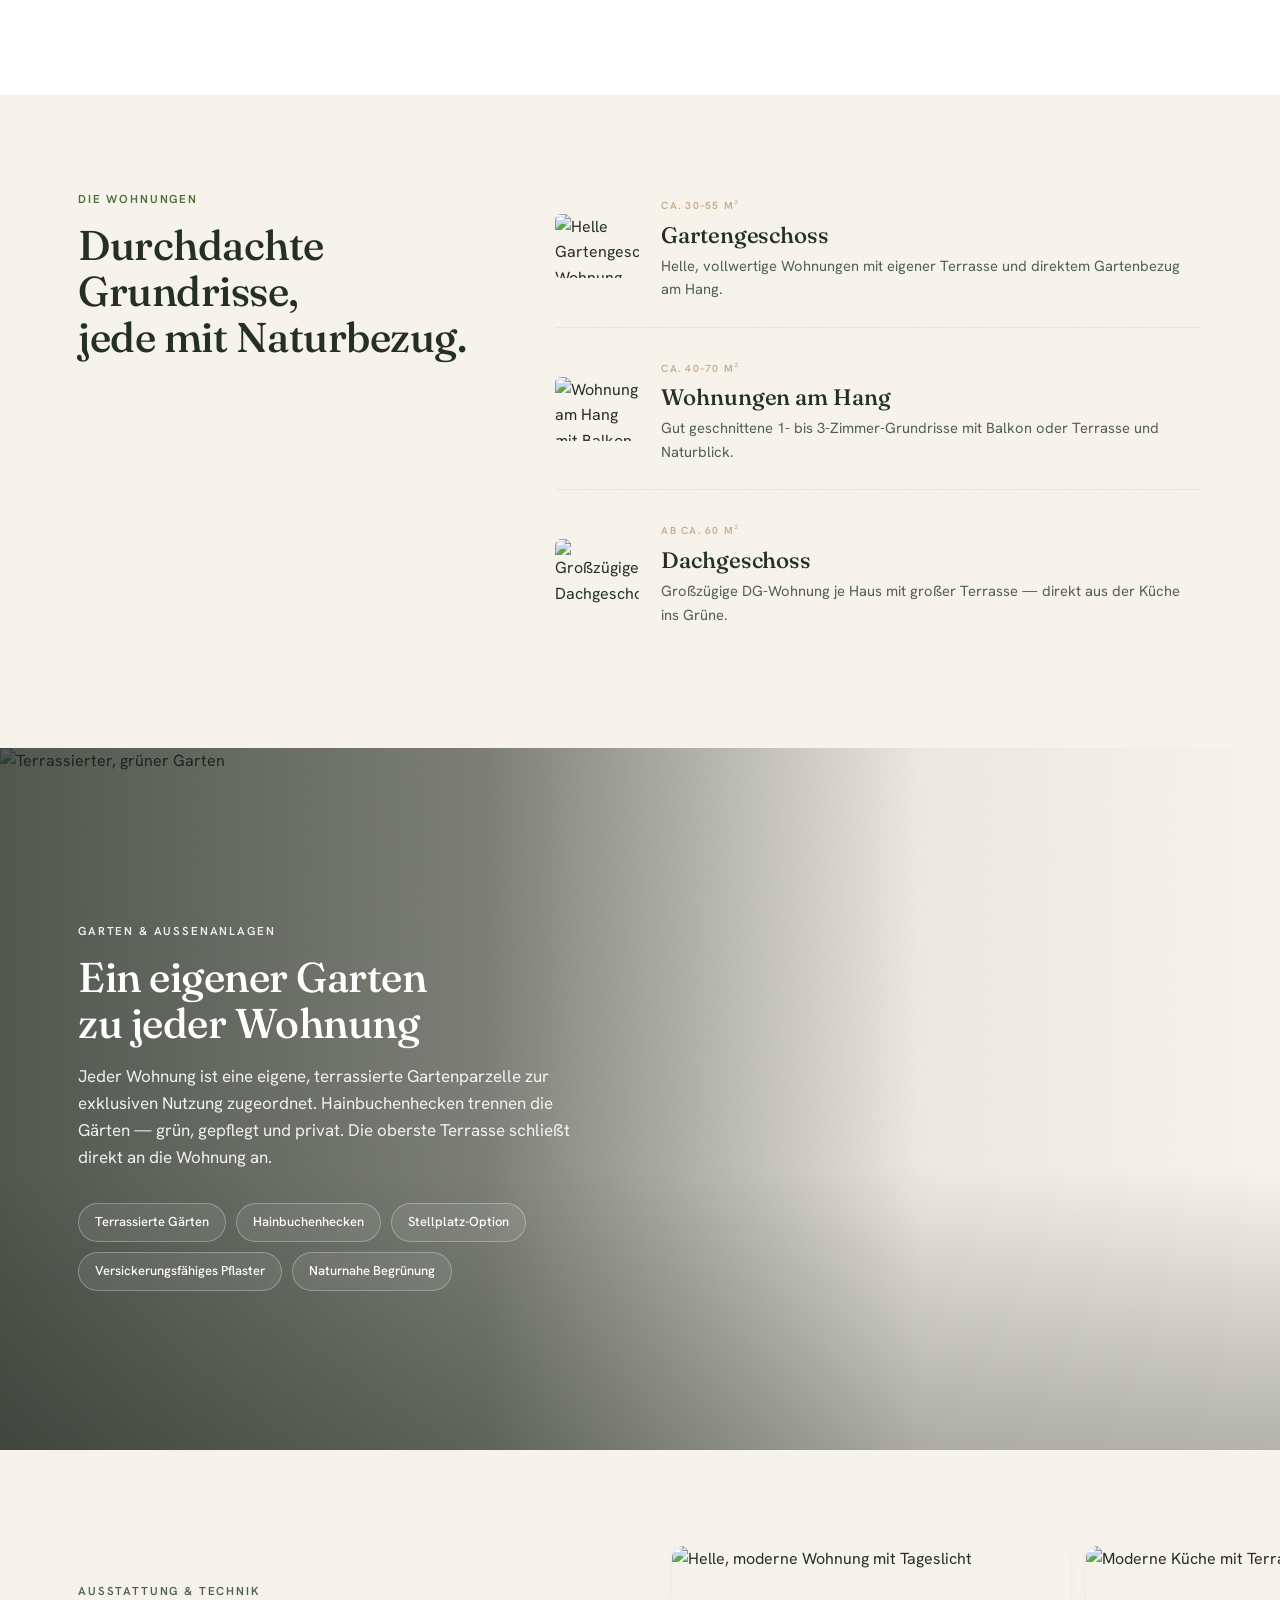
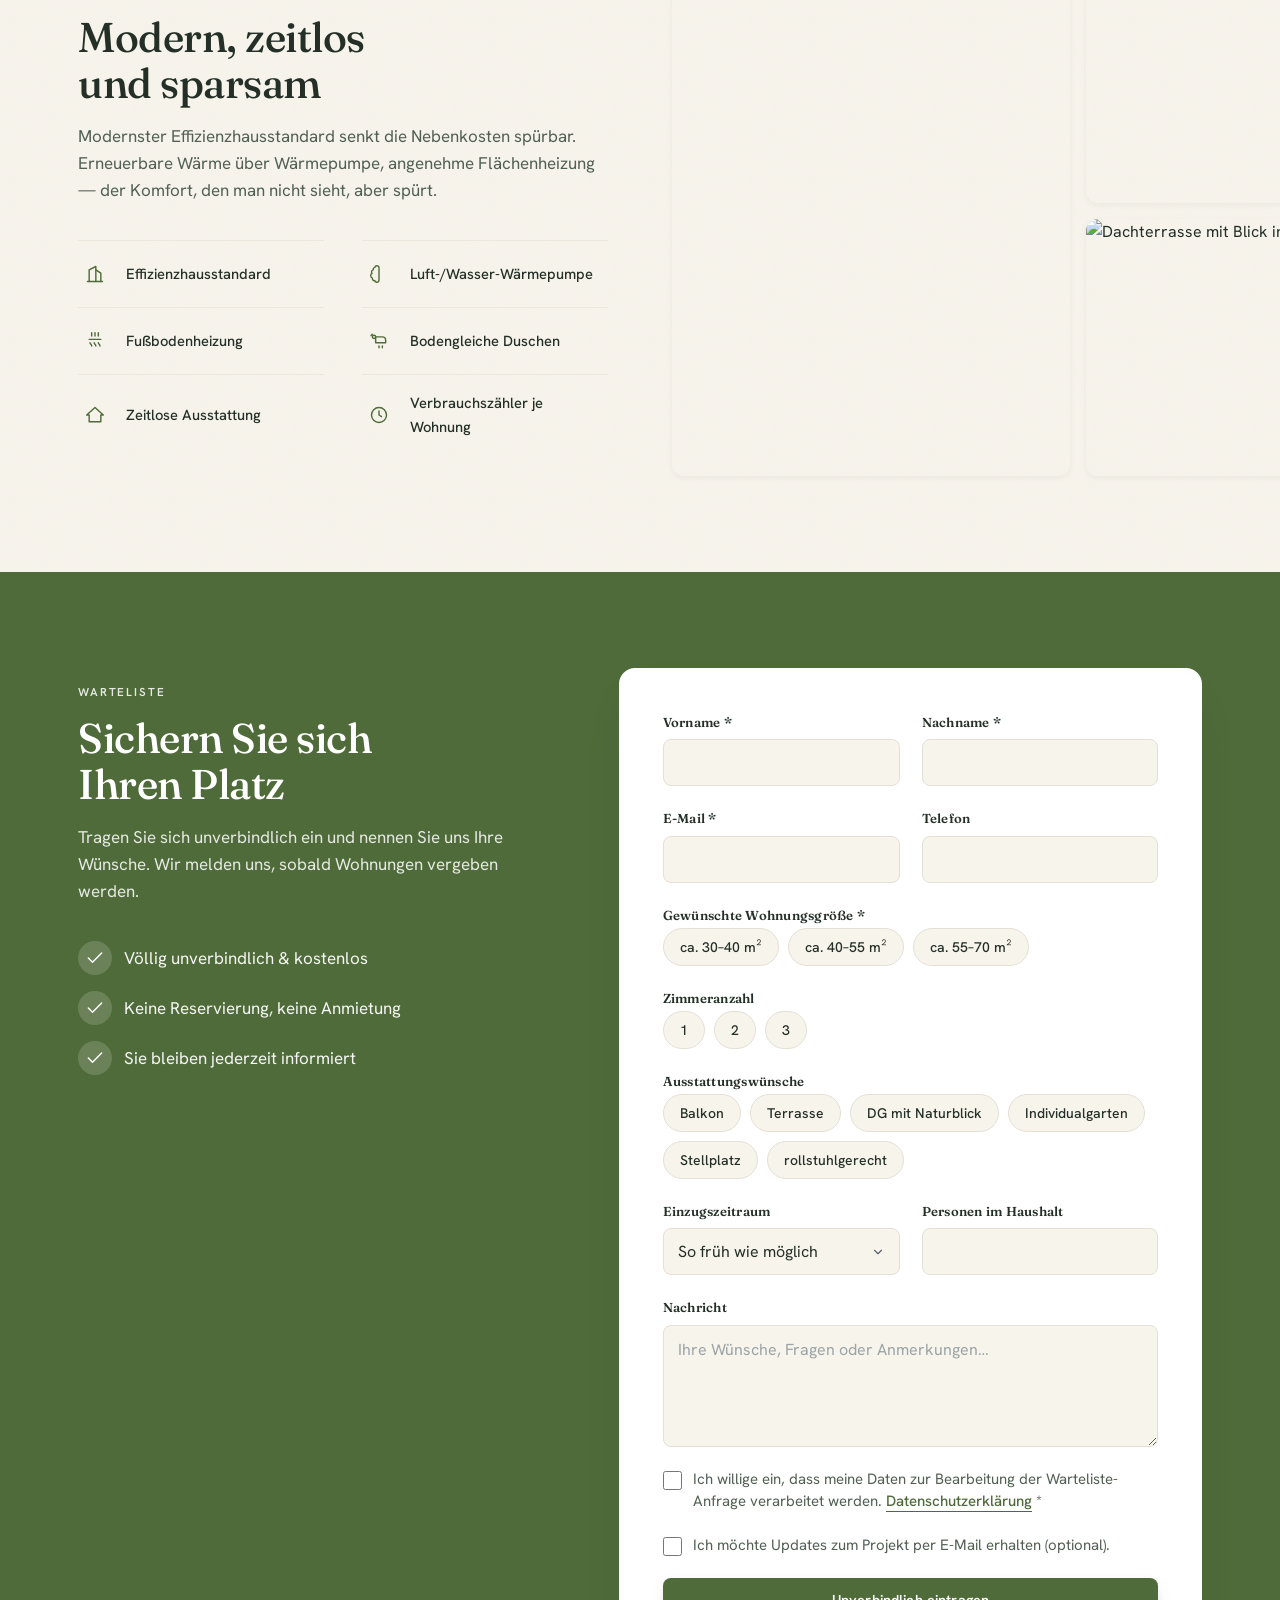
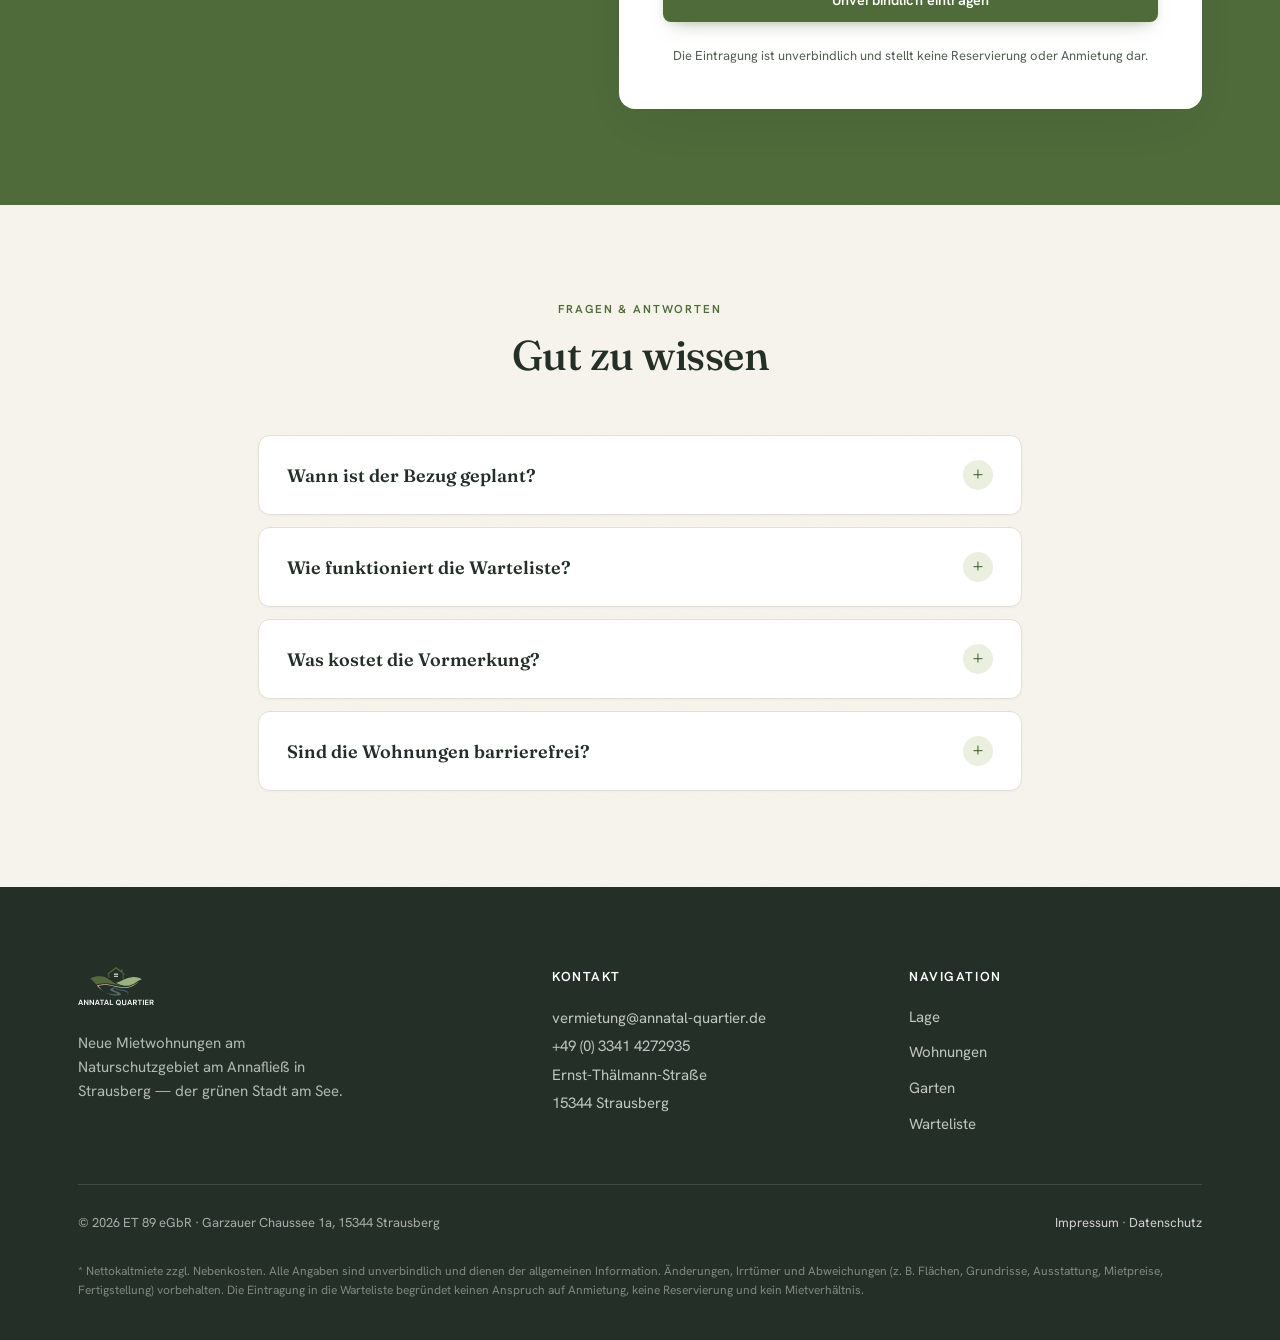
==== commit e179e575: "redesign: Ausstattung spec list + graded gallery - Rename .spec-grid → .spec-list in HTML and CSS - " ====
--- a/index.html
+++ b/index.html
@@ -330,7 +330,7 @@
             <p class="eyebrow">Ausstattung &amp; Technik</p>
             <h2 class="section-title">Modern, zeitlos<br>und sparsam</h2>
             <p>Modernster Effizienzhausstandard senkt die Nebenkosten spürbar. Erneuerbare Wärme über Wärmepumpe, angenehme Flächenheizung — der Komfort, den man nicht sieht, aber spürt.</p>
-            <div class="spec-grid">
+            <div class="spec-list">
               <div class="spec">
                 <span class="spec__icon">
                   <svg width="20" height="20" viewBox="0 0 24 24" fill="none" stroke="currentColor" stroke-width="1.7" stroke-linecap="round" stroke-linejoin="round" aria-hidden="true" focusable="false"><path d="M3 21h18"/><path d="M5 21V7l8-4v18"/><path d="M19 21V11l-6-4"/></svg>
--- a/styles.css
+++ b/styles.css
@@ -988,6 +988,7 @@
   width: 100%;
   height: 100%;
   object-fit: cover;
+  filter: saturate(0.95) contrast(1.02);
 }
 
 /* side gradient: dark left → transparent right */
@@ -997,7 +998,7 @@
   z-index: -1;
   background:
     linear-gradient(to right,
-      rgba(24, 32, 24, 0.82) 0%,
+      rgba(24, 32, 24, 0.74) 0%,
       rgba(24, 32, 24, 0.55) 38%,
       rgba(24, 32, 24, 0.05) 72%,
       rgba(24, 32, 24, 0) 100%),
@@ -1032,8 +1033,8 @@
   font-size: 0.8125rem;
   font-weight: 500;
   color: #fff;
-  background-color: rgba(255, 255, 255, 0.12);
-  border: 1px solid rgba(255, 255, 255, 0.4);
+  background-color: rgba(255, 255, 255, 0.08);
+  border: 1px solid rgba(255, 255, 255, 0.28);
   border-radius: var(--r-pill);
   -webkit-backdrop-filter: blur(4px);
   backdrop-filter: blur(4px);
@@ -1054,47 +1055,43 @@
   color: var(--c-ink-soft);
 }
 
-.spec-grid {
+.spec-list {
   display: grid;
   grid-template-columns: repeat(2, 1fr);
-  gap: clamp(10px, 1.4vw, 16px);
+  gap: 0 clamp(20px, 3vw, 40px);
   margin-top: clamp(24px, 3vw, 36px);
 }
 
 .spec {
   display: flex;
   align-items: center;
-  gap: var(--space-3);
-  padding: 16px 18px;
-  background-color: var(--c-surface);
-  border: 1px solid var(--c-line);
-  border-radius: var(--r-sm);
-  box-shadow: var(--shadow-xs);
-  transition: border-color 0.25s var(--ease-out), transform 0.25s var(--ease-out);
-}
-
-.spec:hover {
-  border-color: var(--c-secondary);
-  transform: translateY(-2px);
+  gap: 14px;
+  padding: 16px 0;
+  border-top: 1px solid var(--c-line-soft);
+  background: none;
+  box-shadow: none;
+  border-radius: 0;
 }
 
 .spec__icon {
+  width: 34px;
+  height: 34px;
+  flex: 0 0 auto;
   display: inline-flex;
   align-items: center;
   justify-content: center;
-  width: 38px;
-  height: 38px;
-  flex: 0 0 auto;
-  background-color: var(--c-icon-bg);
-  border-radius: var(--r-xs);
   color: var(--c-primary);
+  background: none;
 }
 
 .spec__label {
   font-weight: 500;
-  font-size: 0.9375rem;
-  line-height: 1.3;
+  font-size: 0.92rem;
   color: var(--c-ink);
+}
+
+@media (max-width: 560px) {
+  .spec-list { grid-template-columns: 1fr; }
 }
 
 /* gallery — tall image spans 2 rows */
@@ -1112,6 +1109,7 @@
   object-fit: cover;
   border-radius: var(--r-md);
   box-shadow: var(--shadow-sm);
+  filter: saturate(0.95);
 }
 
 .ausstattung__img--tall {
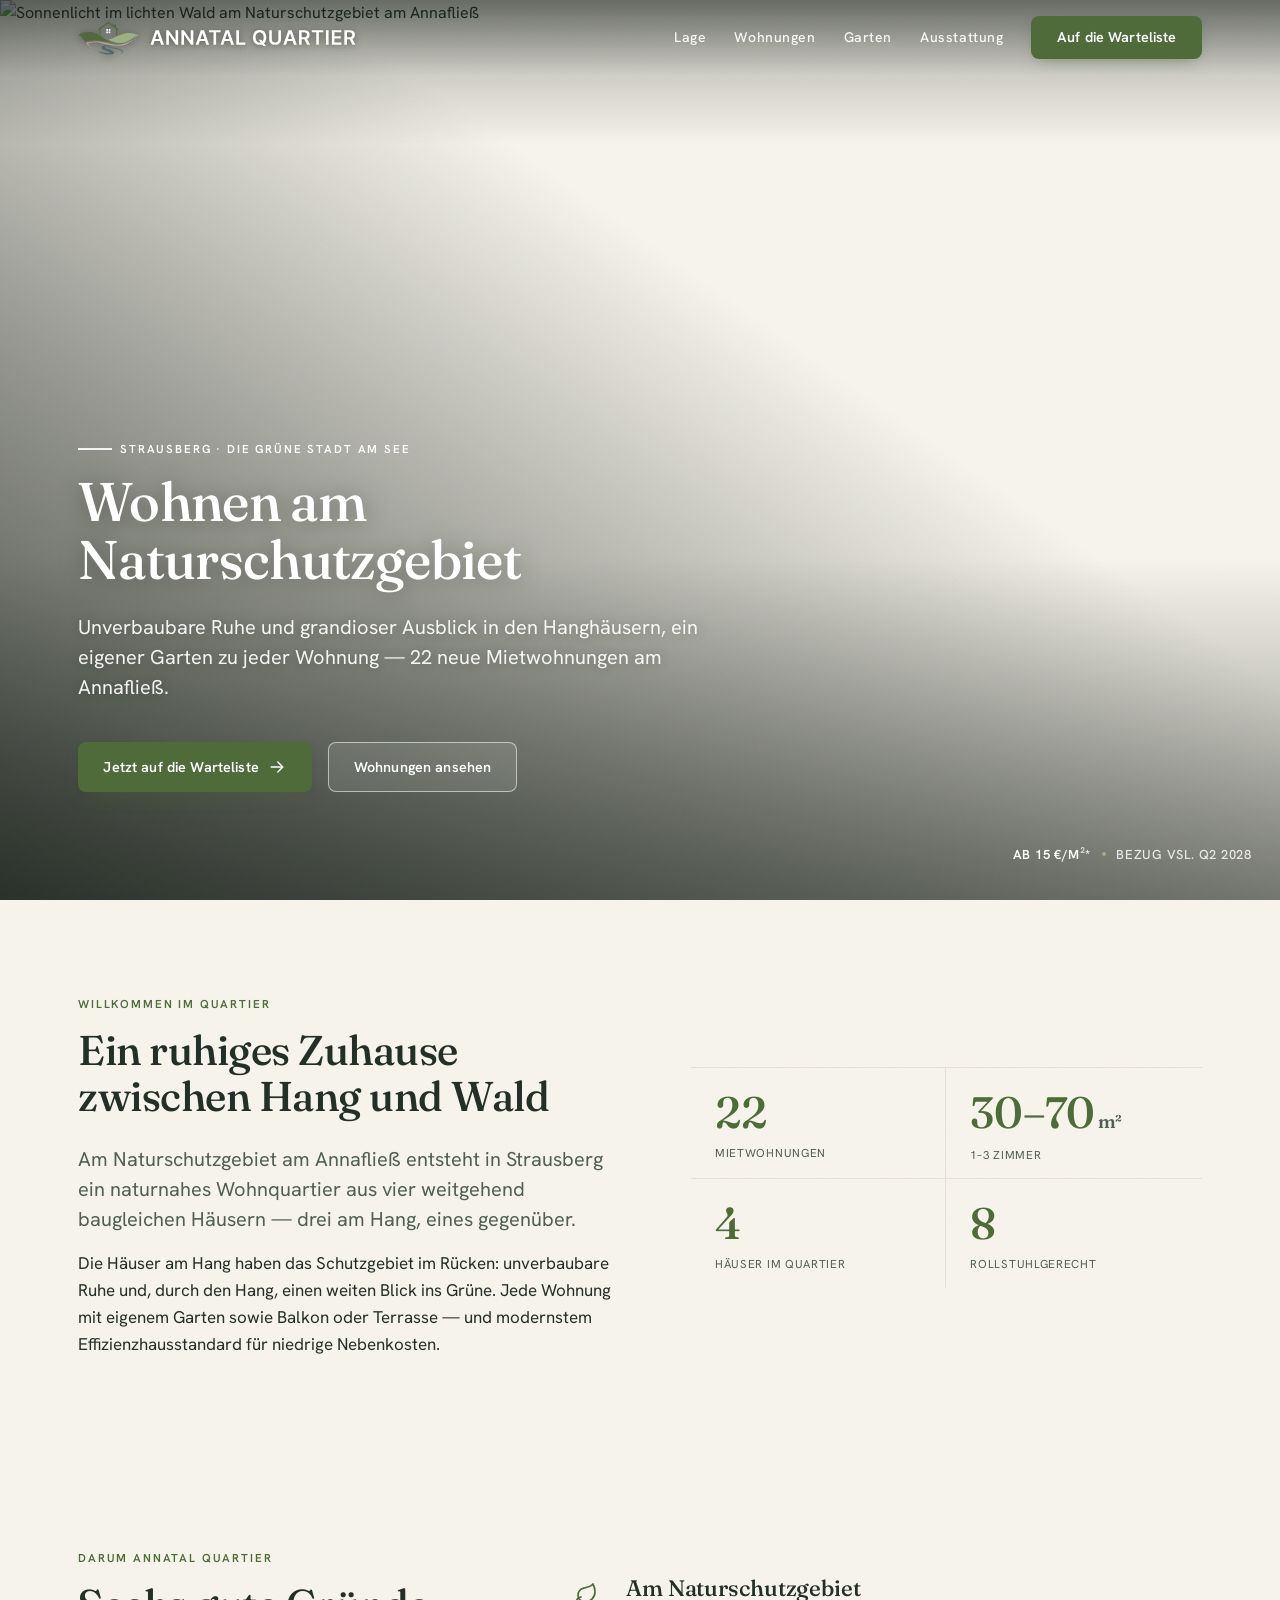
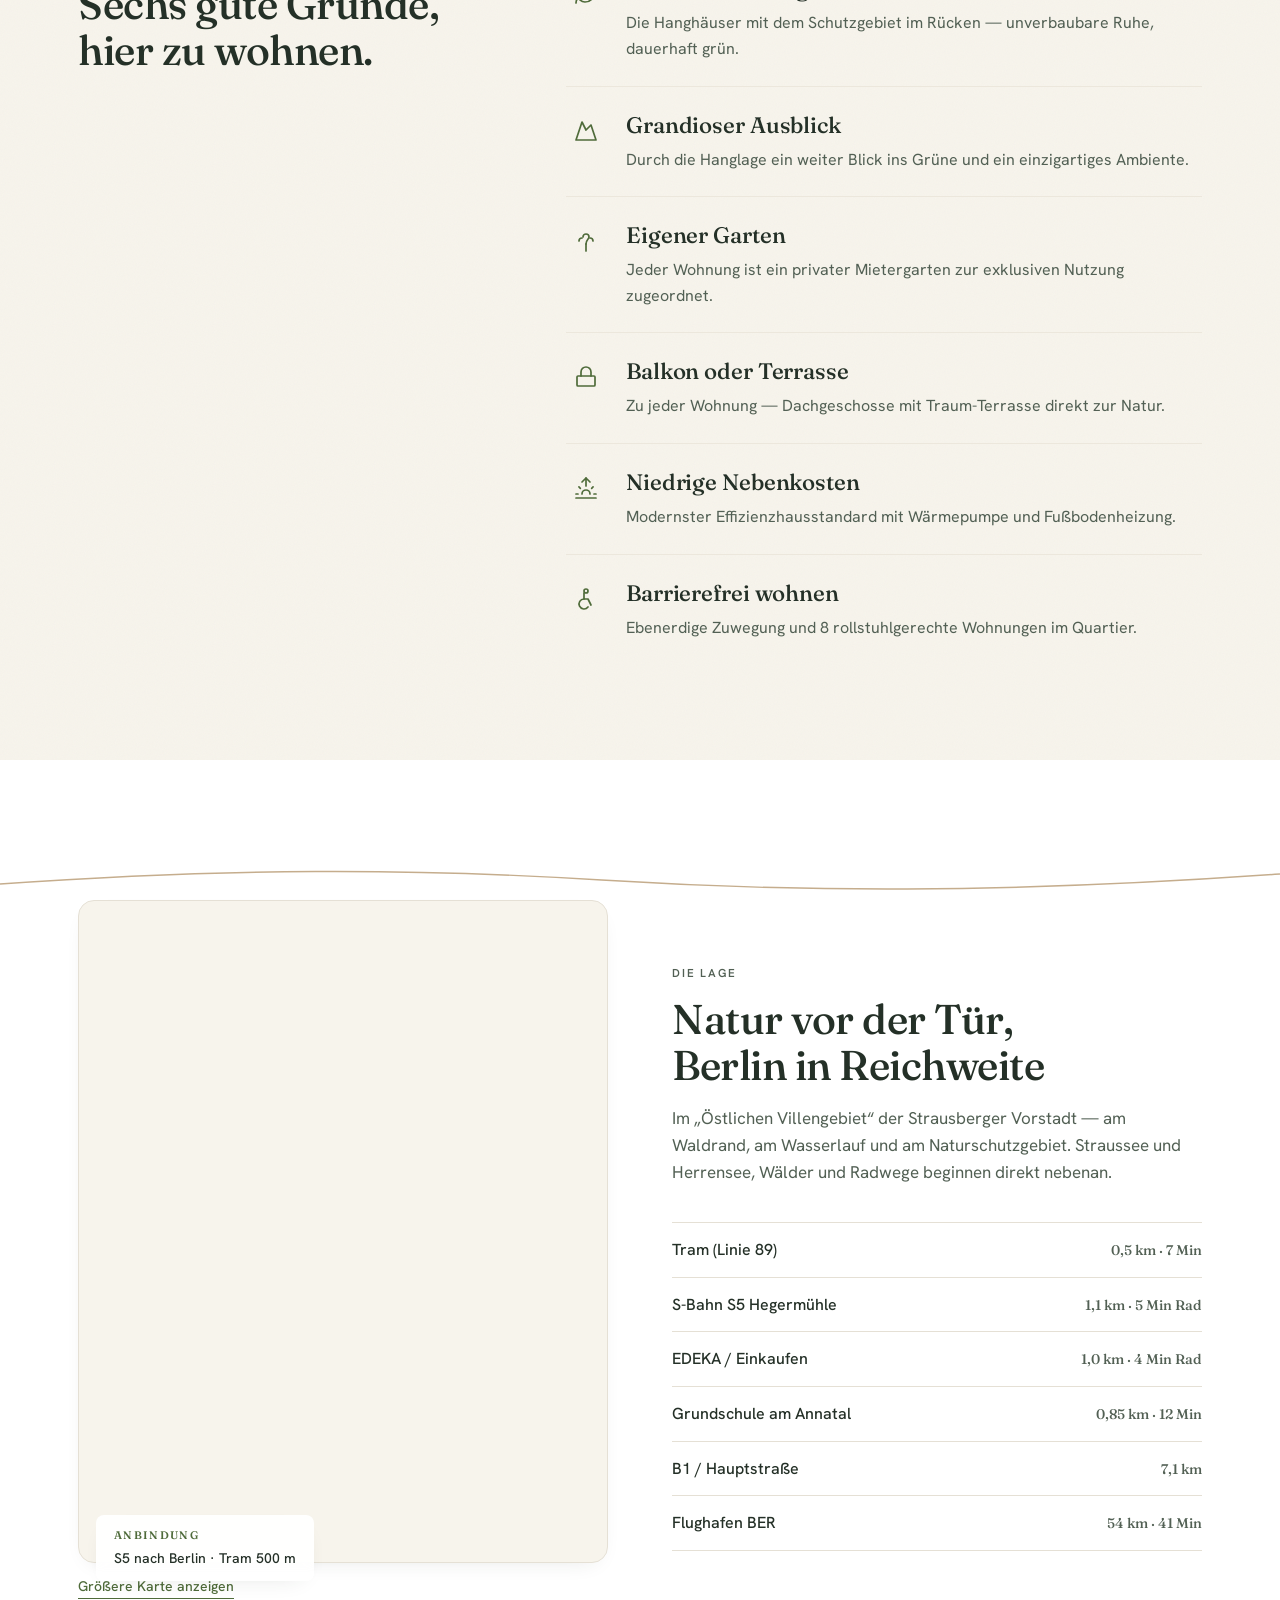
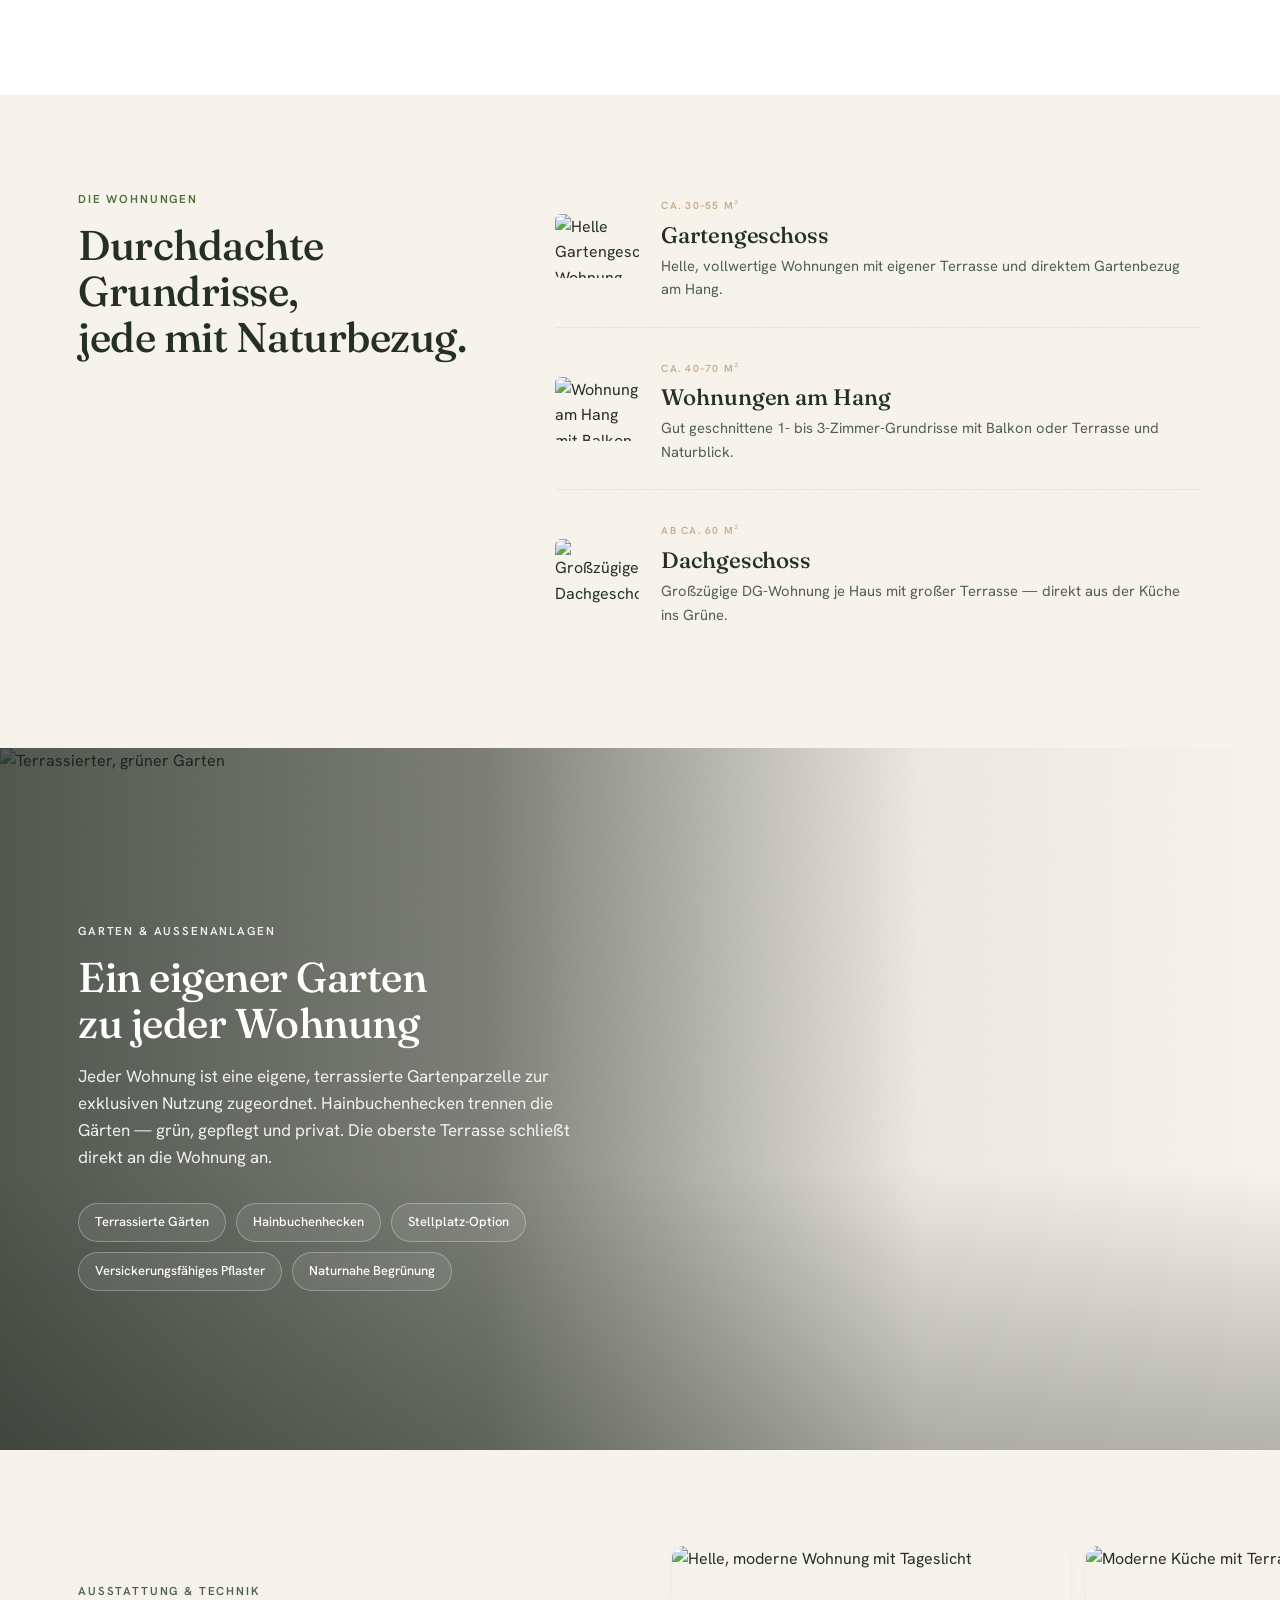
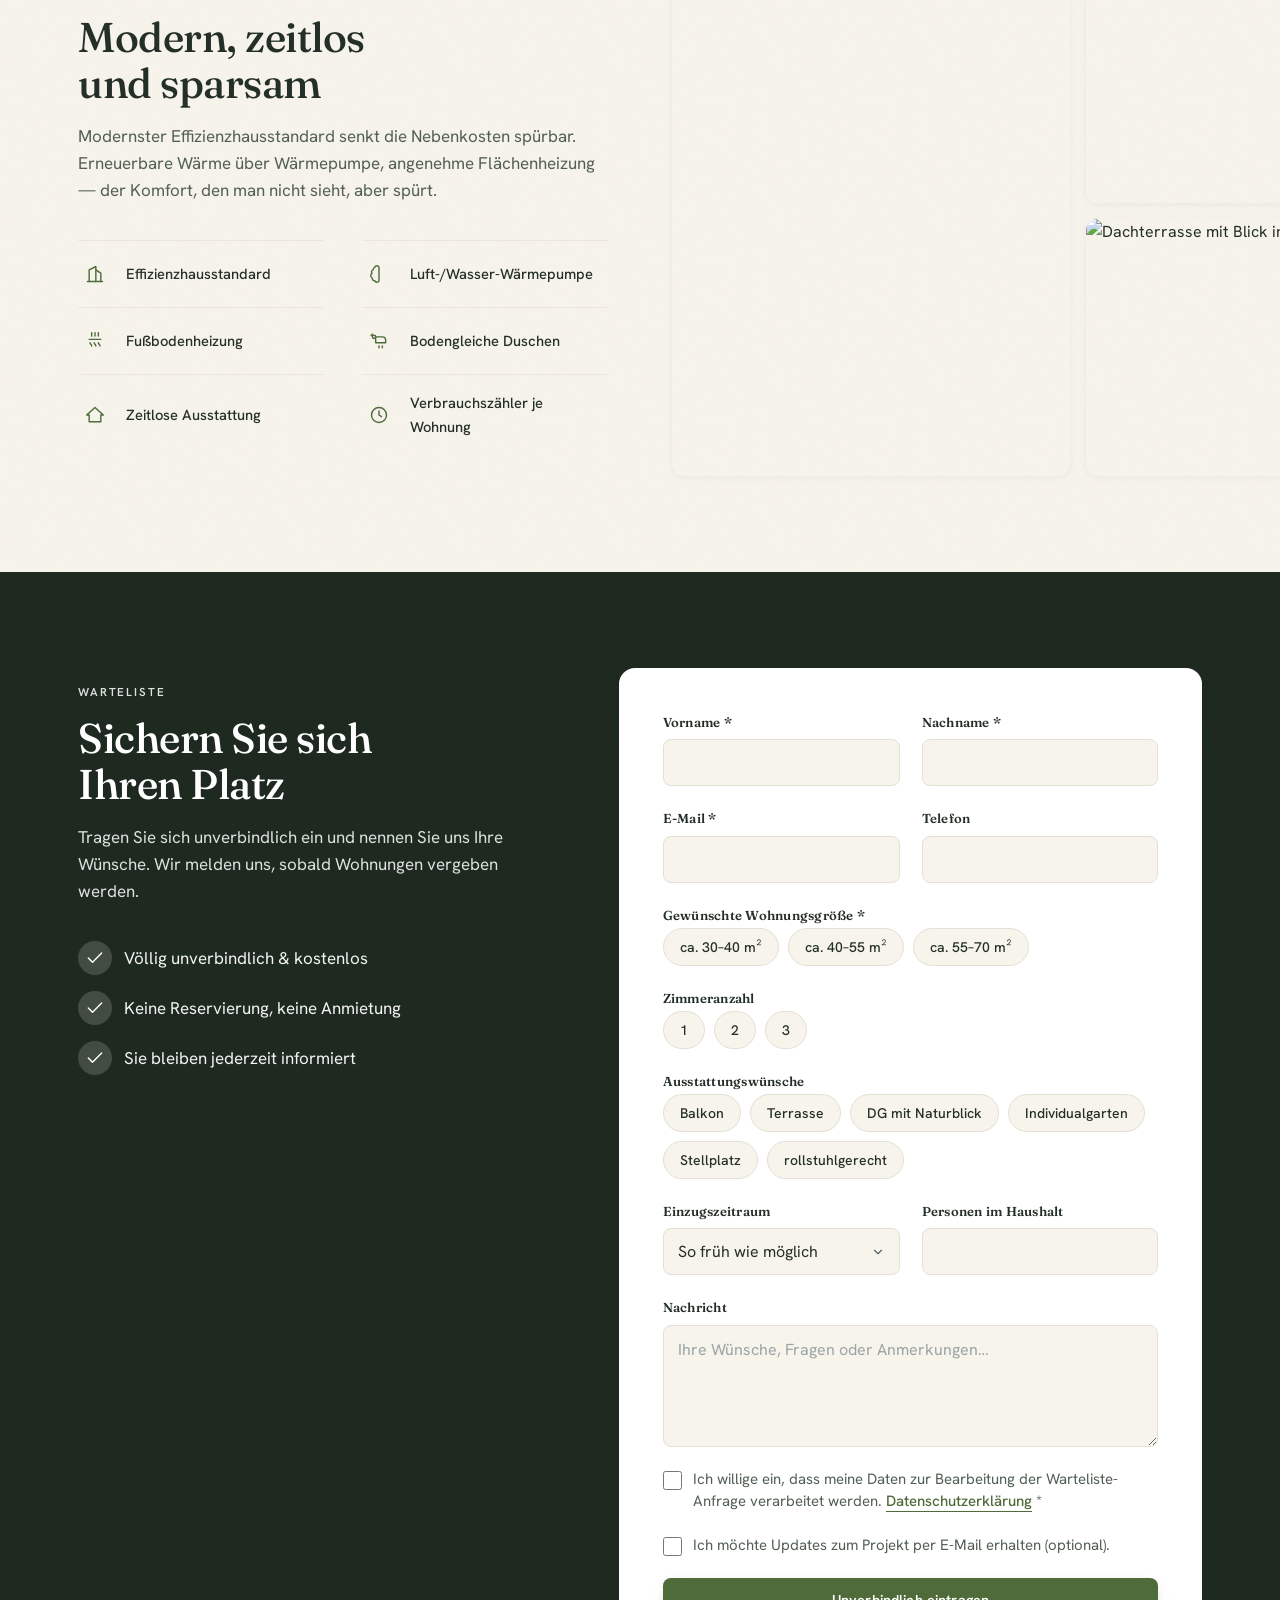
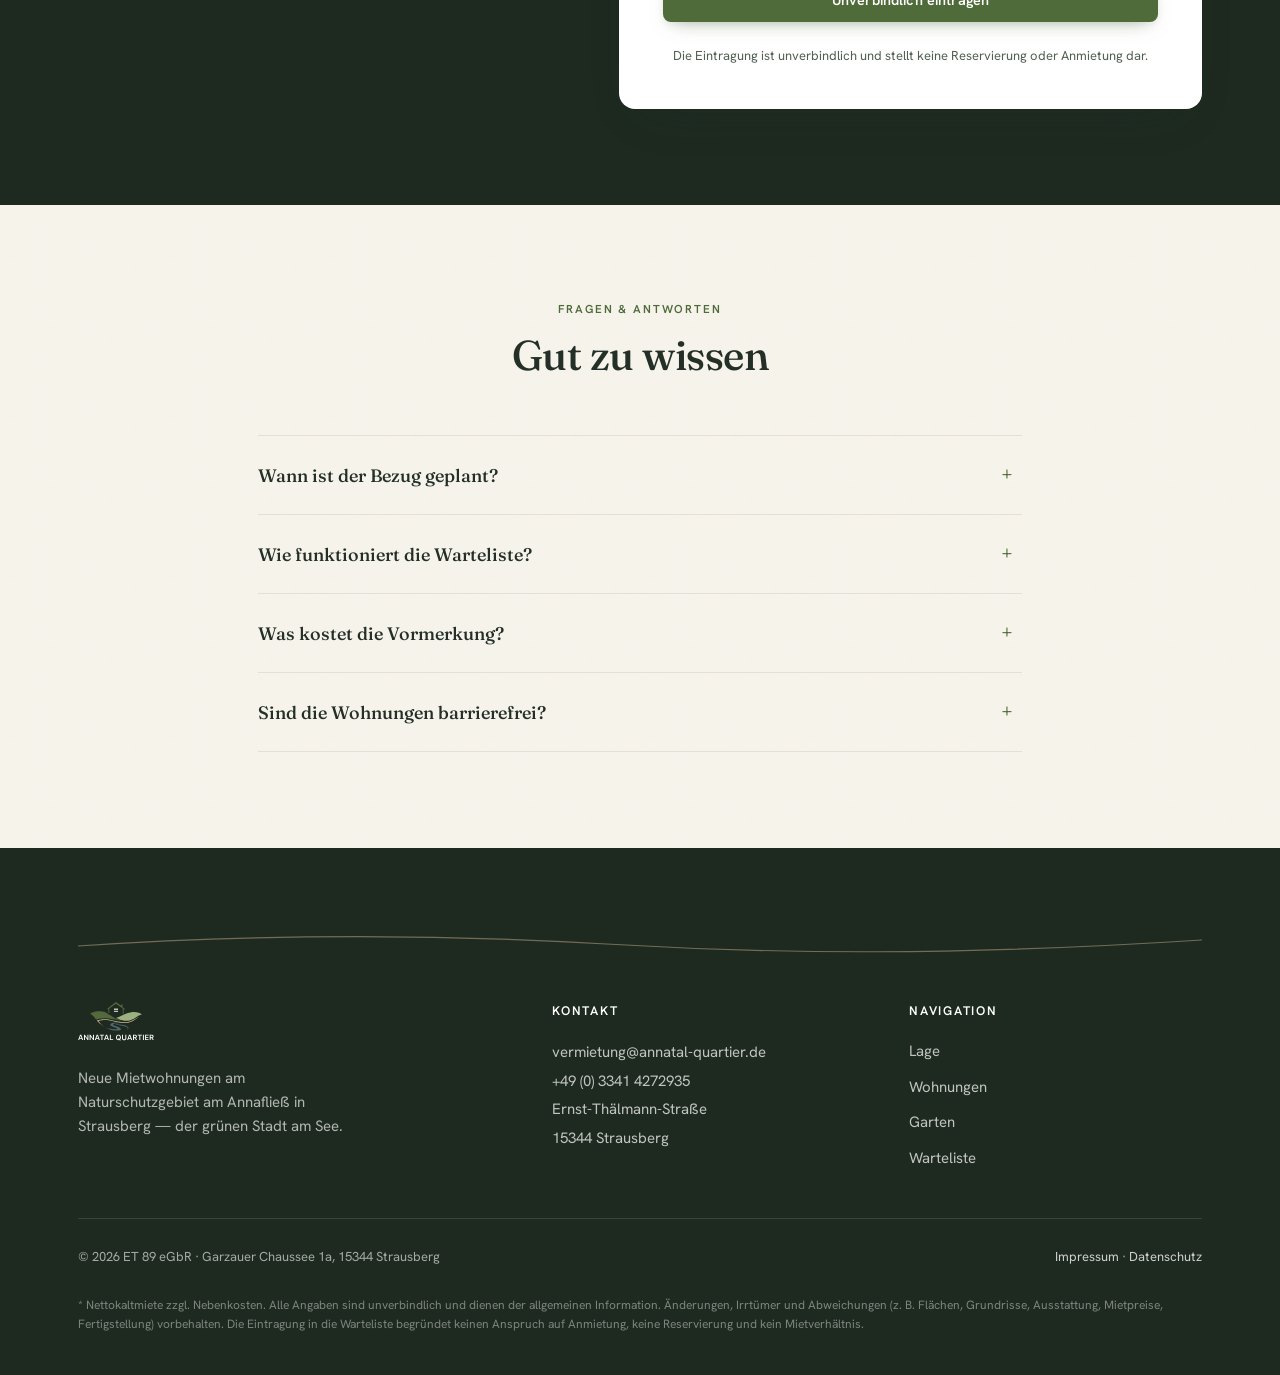
==== commit 22b608b1: "redesign: FAQ as hairline rows Replace card-style FAQ items (background, border-radius, box-shadow) " ====
--- a/index.html
+++ b/index.html
@@ -514,7 +514,7 @@
         </div>
         <div class="faq-list">
           <div class="faq-item reveal">
-            <button class="faq-item__q" data-faq-toggle aria-expanded="false" aria-controls="faq-1">
+            <button class="faq-item__q" type="button" data-faq-toggle aria-expanded="false" aria-controls="faq-1">
               <span>Wann ist der Bezug geplant?</span>
               <span class="faq-item__icon" aria-hidden="true">+</span>
             </button>
@@ -523,7 +523,7 @@
             </div>
           </div>
           <div class="faq-item reveal">
-            <button class="faq-item__q" data-faq-toggle aria-expanded="false" aria-controls="faq-2">
+            <button class="faq-item__q" type="button" data-faq-toggle aria-expanded="false" aria-controls="faq-2">
               <span>Wie funktioniert die Warteliste?</span>
               <span class="faq-item__icon" aria-hidden="true">+</span>
             </button>
@@ -532,7 +532,7 @@
             </div>
           </div>
           <div class="faq-item reveal">
-            <button class="faq-item__q" data-faq-toggle aria-expanded="false" aria-controls="faq-3">
+            <button class="faq-item__q" type="button" data-faq-toggle aria-expanded="false" aria-controls="faq-3">
               <span>Was kostet die Vormerkung?</span>
               <span class="faq-item__icon" aria-hidden="true">+</span>
             </button>
@@ -541,7 +541,7 @@
             </div>
           </div>
           <div class="faq-item reveal">
-            <button class="faq-item__q" data-faq-toggle aria-expanded="false" aria-controls="faq-4">
+            <button class="faq-item__q" type="button" data-faq-toggle aria-expanded="false" aria-controls="faq-4">
               <span>Sind die Wohnungen barrierefrei?</span>
               <span class="faq-item__icon" aria-hidden="true">+</span>
             </button>
@@ -557,6 +557,7 @@
 
   <footer class="site-footer">
     <div class="container">
+      <svg class="footer-stream" viewBox="0 0 1000 30" preserveAspectRatio="none" aria-hidden="true"><path d="M0 18 C 160 6, 320 6, 470 16 S 780 28, 1000 12" fill="none" stroke="var(--c-sand)" stroke-width="1.2" opacity="0.5"/></svg>
       <div class="site-footer__top">
         <div class="site-footer__brand">
           <img class="site-footer__logo" src="logos/Annatal-Quartier_Logo_White.svg" alt="Annatal Quartier" width="170" height="40">
--- a/styles.css
+++ b/styles.css
@@ -1120,7 +1120,7 @@
    14. WARTELISTE
    ===================================================================== */
 .warteliste {
-  background-color: var(--c-primary);
+  background-color: var(--c-forest-deep);
   color: #fff;
 }
 
@@ -1407,25 +1407,30 @@
 .faq-list {
   display: flex;
   flex-direction: column;
-  gap: 12px;
+  gap: 0;
 }
 
 .faq-item {
-  background-color: var(--c-surface);
-  border: 1px solid var(--c-line);
-  border-radius: var(--r-md);
-  box-shadow: var(--shadow-xs);
-  overflow: hidden;
-  transition: border-color 0.25s var(--ease-out), box-shadow 0.25s var(--ease-out);
+  background: none;
+  border: 0;
+  border-top: 1px solid var(--c-line);
+  border-radius: 0;
+  box-shadow: none;
+  overflow: visible;
+  transition: border-color 0.25s var(--ease-out);
+}
+
+.faq-item:last-child {
+  border-bottom: 1px solid var(--c-line);
 }
 
 .faq-item:hover {
-  border-color: #d6d0c4;
+  border-color: var(--c-line);
 }
 
 .faq-item.is-open {
-  border-color: var(--c-secondary);
-  box-shadow: var(--shadow-sm);
+  border-color: var(--c-line);
+  box-shadow: none;
 }
 
 .faq-item__q {
@@ -1434,10 +1439,10 @@
   justify-content: space-between;
   gap: var(--space-4);
   width: 100%;
-  padding: clamp(18px, 2.2vw, 24px) clamp(20px, 2.4vw, 28px);
+  padding: clamp(18px, 2.2vw, 24px) 0;
   text-align: left;
   font-family: var(--font-head);
-  font-weight: 600;
+  font-weight: 500;
   font-size: clamp(1rem, 0.95rem + 0.3vw, 1.125rem);
   color: var(--c-ink);
   cursor: pointer;
@@ -1460,20 +1465,20 @@
   font-size: 1.35rem;
   line-height: 1;
   color: var(--c-primary);
-  background-color: var(--c-icon-bg);
+  background: none;
   border-radius: var(--r-pill);
-  transition: transform 0.3s var(--ease-out), background-color 0.3s var(--ease-out), color 0.3s var(--ease-out);
+  transition: transform 0.3s var(--ease-out), color 0.3s var(--ease-out);
 }
 
 /* "+" rotates to "x" when open */
 .faq-item.is-open .faq-item__icon {
   transform: rotate(45deg);
-  background-color: var(--c-primary);
-  color: #fff;
+  background: none;
+  color: var(--c-primary-dark);
 }
 
 .faq-item__a {
-  padding: 0 clamp(20px, 2.4vw, 28px) clamp(20px, 2.4vw, 26px);
+  padding: 0 0 clamp(20px, 2.4vw, 26px);
 }
 
 .faq-item__a p {
@@ -1489,7 +1494,7 @@
    16. FOOTER
    ===================================================================== */
 .site-footer {
-  background-color: var(--c-ink);
+  background-color: var(--c-forest-deep);
   color: rgba(255, 255, 255, 0.78);
   padding-block: clamp(56px, 7vw, 80px) clamp(28px, 4vw, 40px);
 }
@@ -1515,11 +1520,12 @@
 }
 
 .site-footer__heading {
+  font-family: var(--font-body);
+  font-weight: 600;
+  font-size: 0.78rem;
+  letter-spacing: 0.14em;
+  text-transform: uppercase;
   color: #fff;
-  font-size: 0.8125rem;
-  font-weight: 600;
-  letter-spacing: 0.12em;
-  text-transform: uppercase;
   margin-bottom: var(--space-4);
 }
 
@@ -1578,6 +1584,13 @@
   font-size: 0.75rem;
   line-height: 1.6;
   color: rgba(255, 255, 255, 0.42);
+}
+
+.footer-stream {
+  display: block;
+  width: 100%;
+  height: 30px;
+  margin-bottom: clamp(28px, 4vw, 44px);
 }
 
 /* =====================================================================
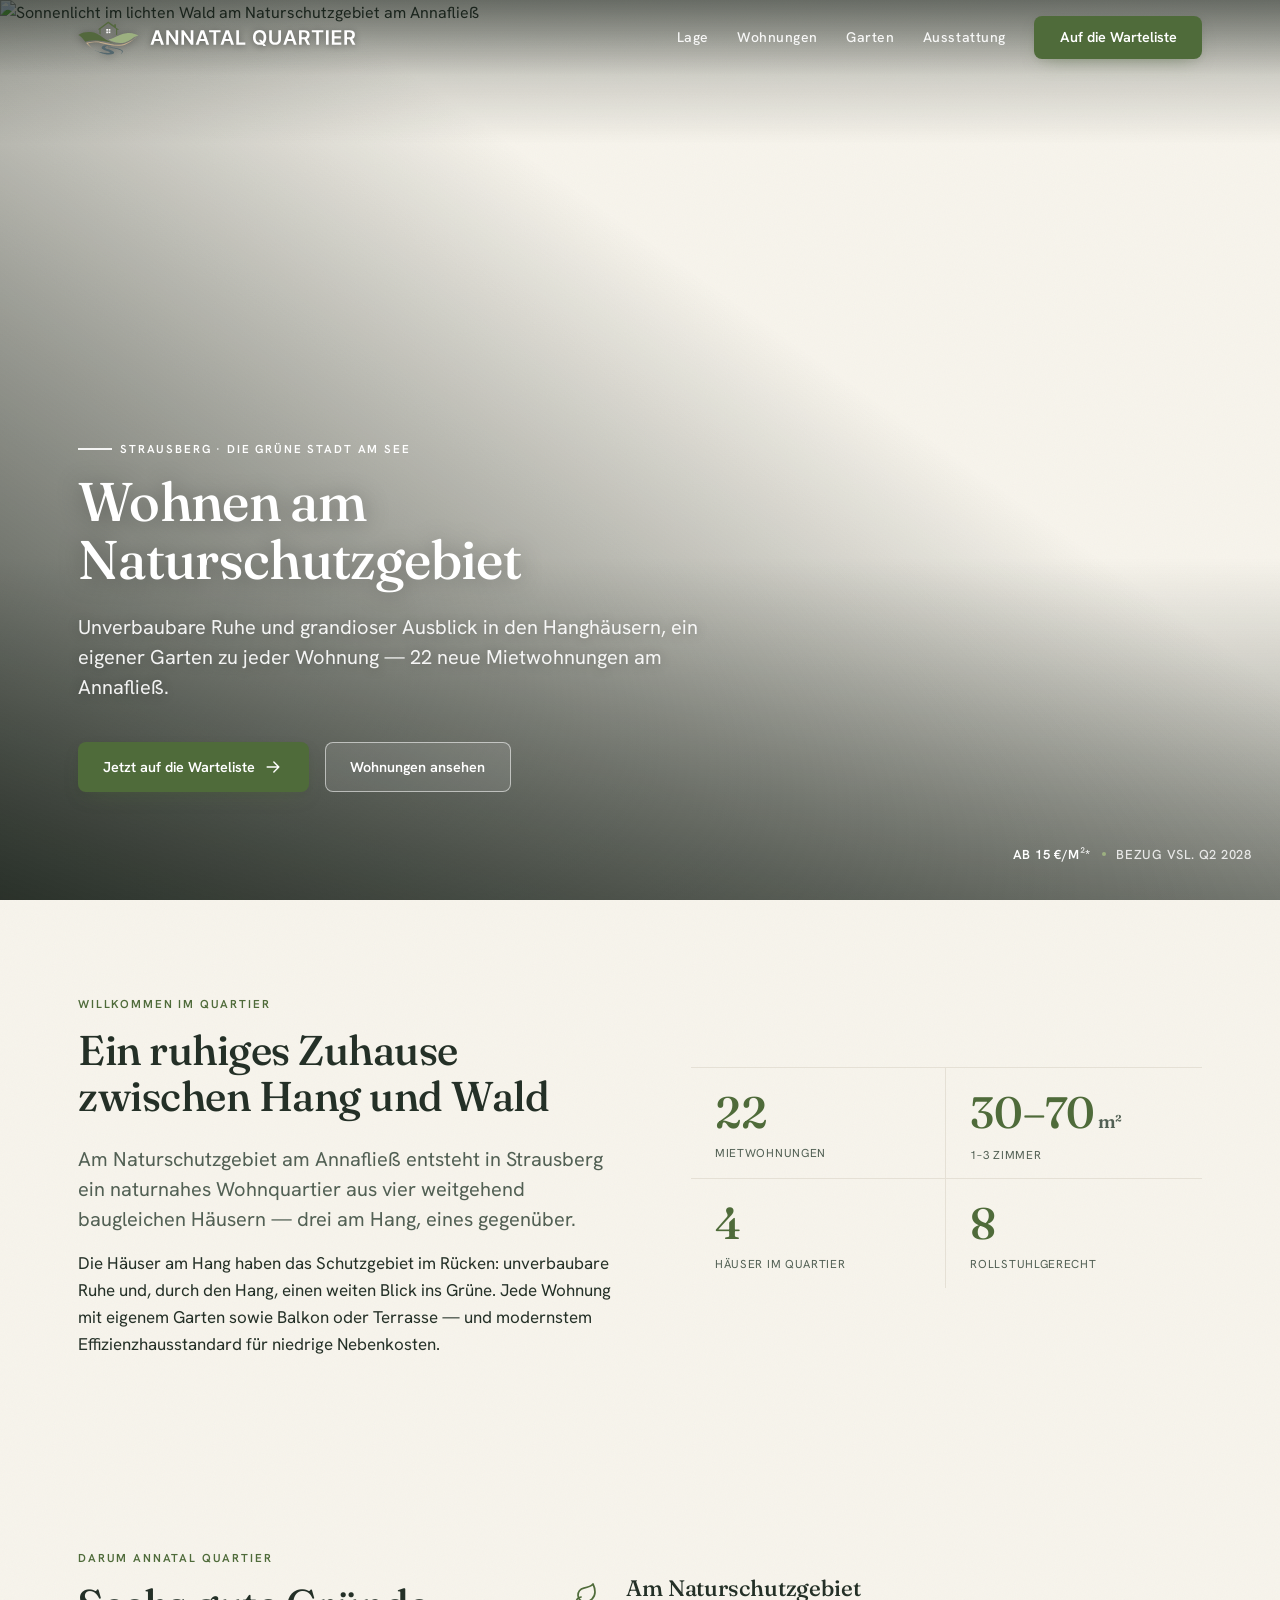
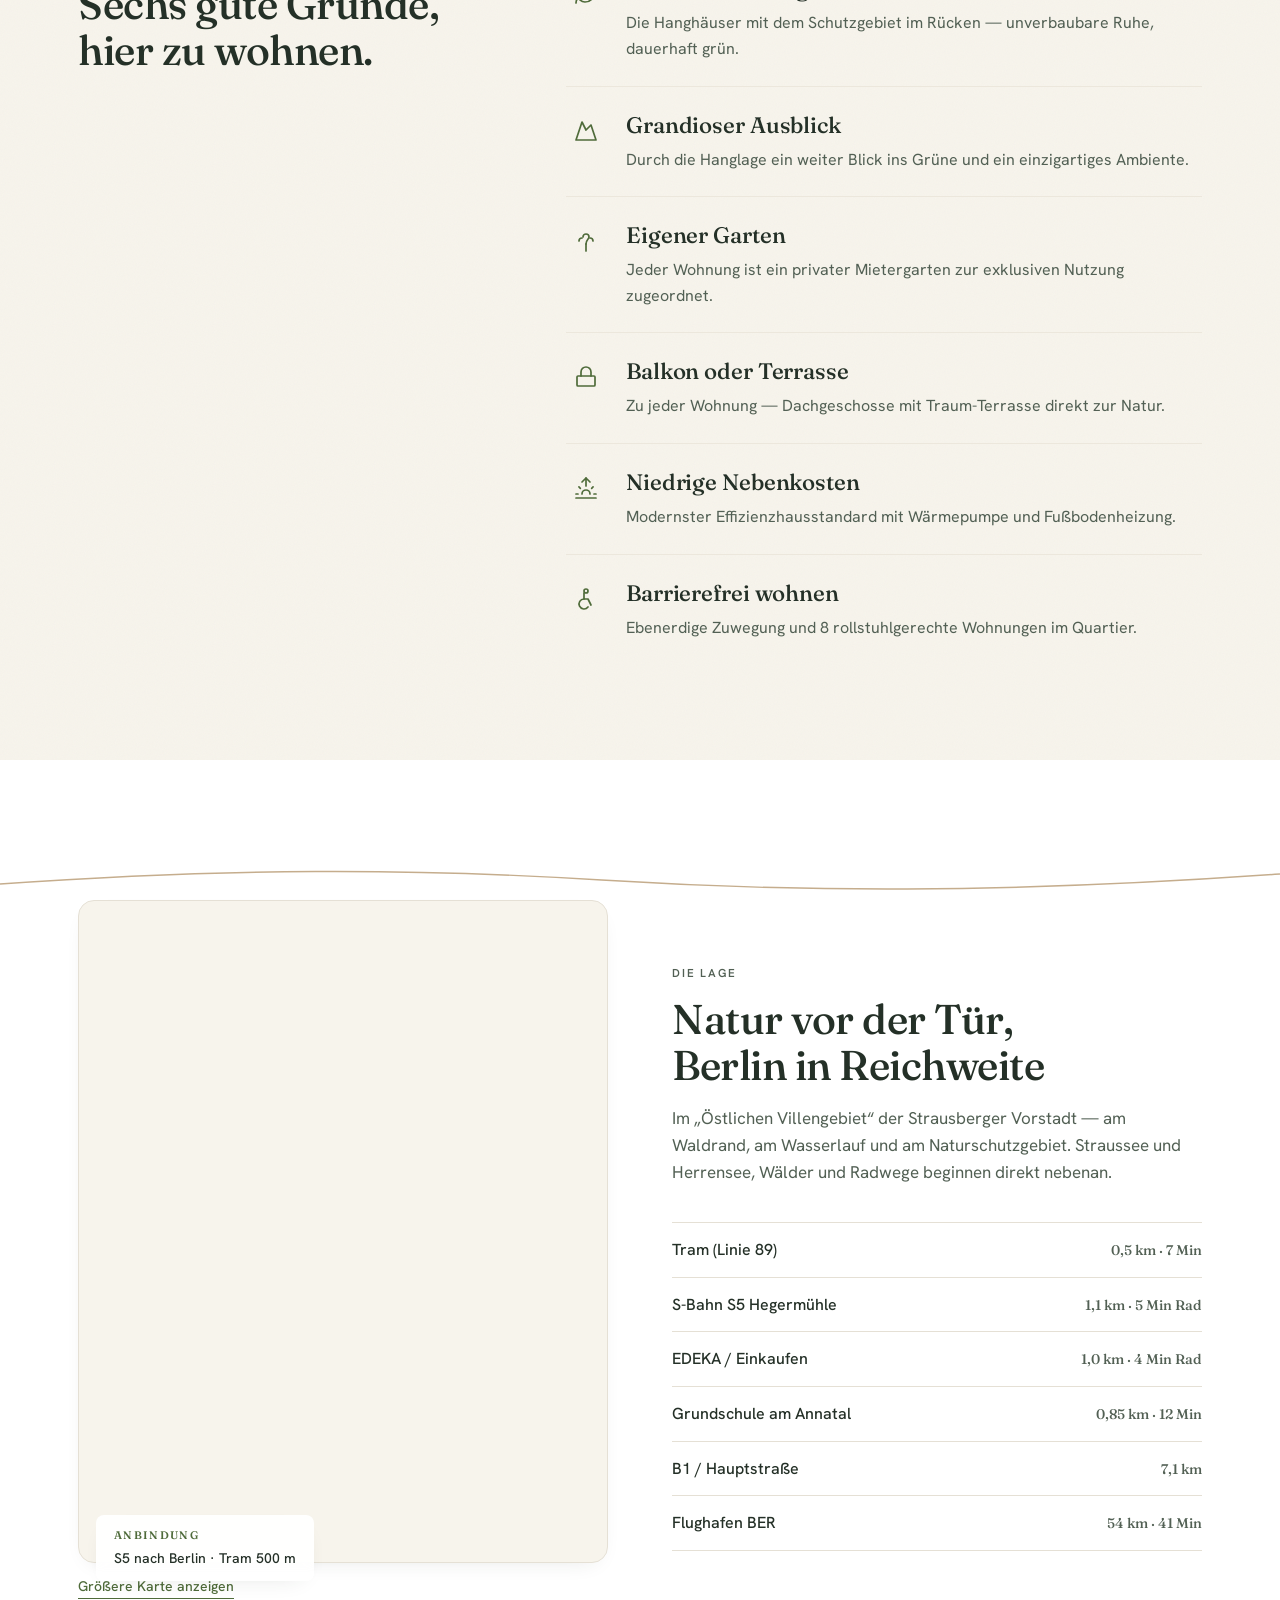
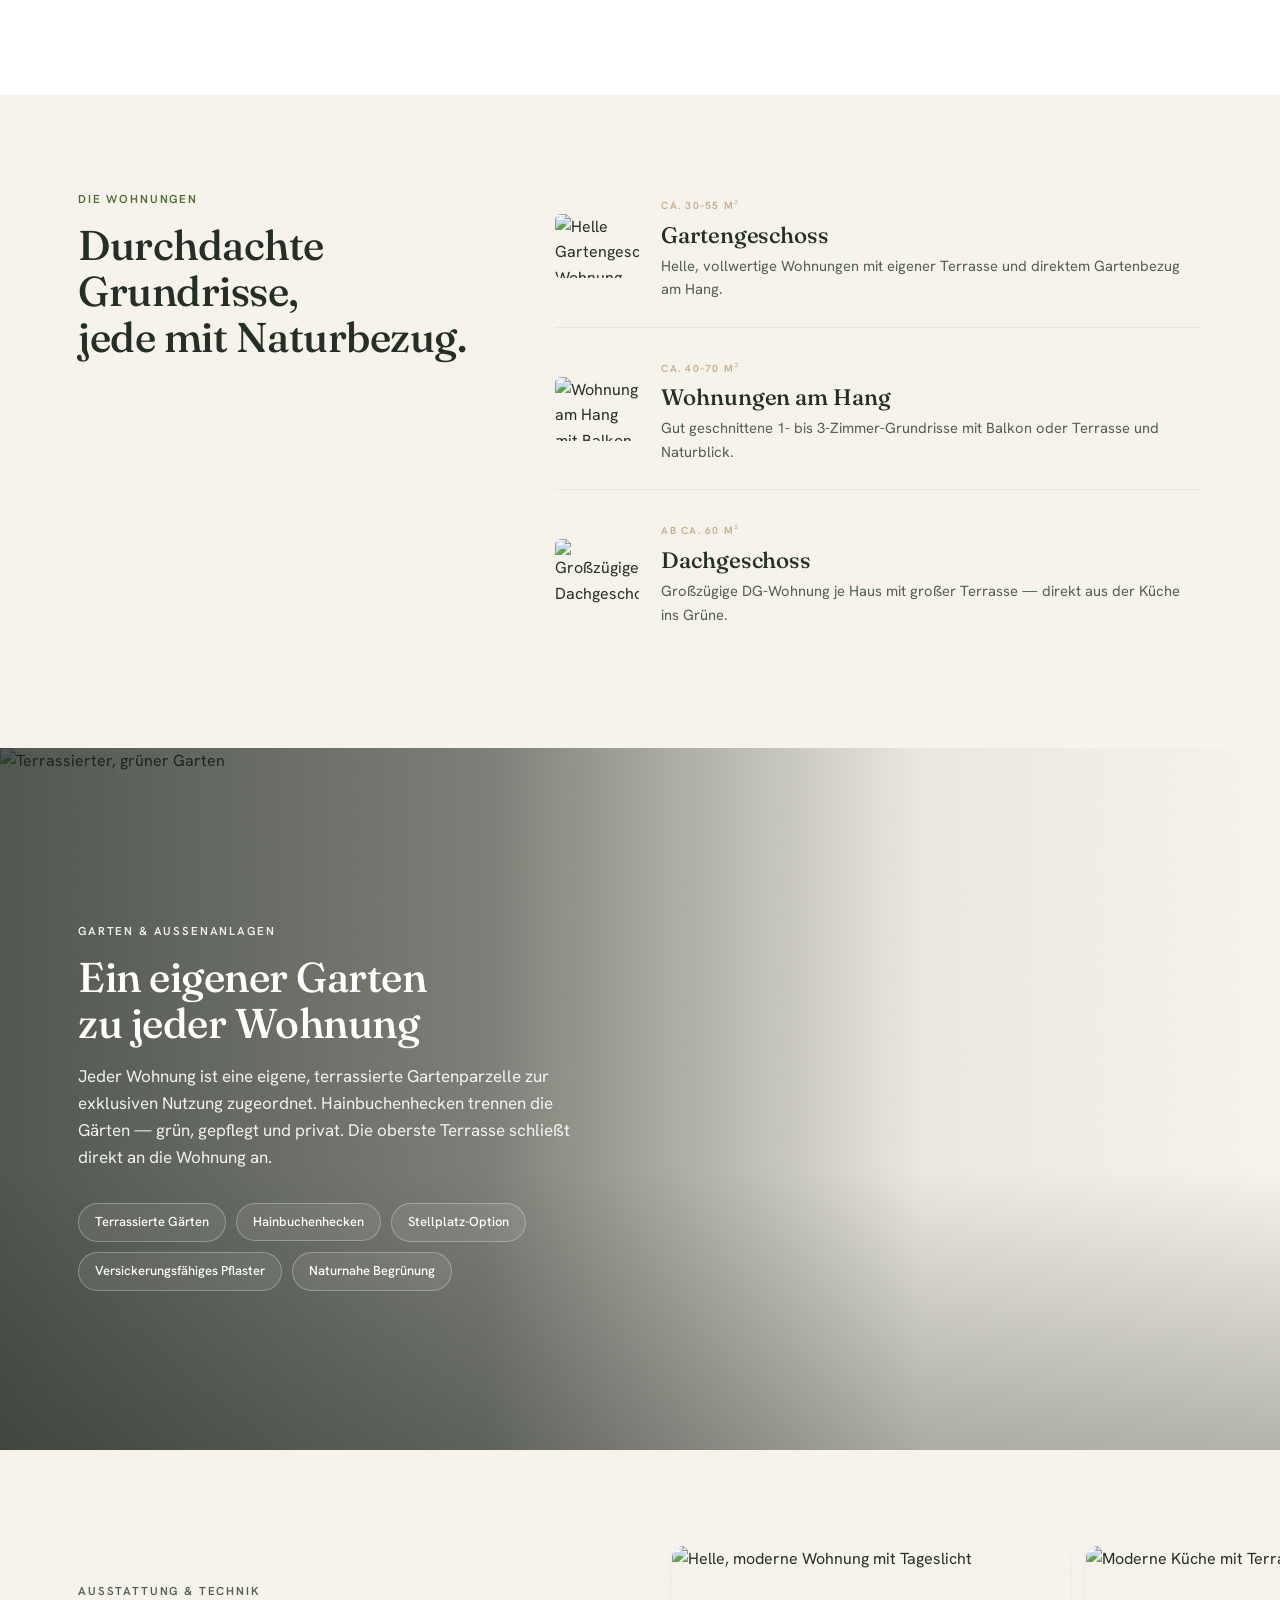
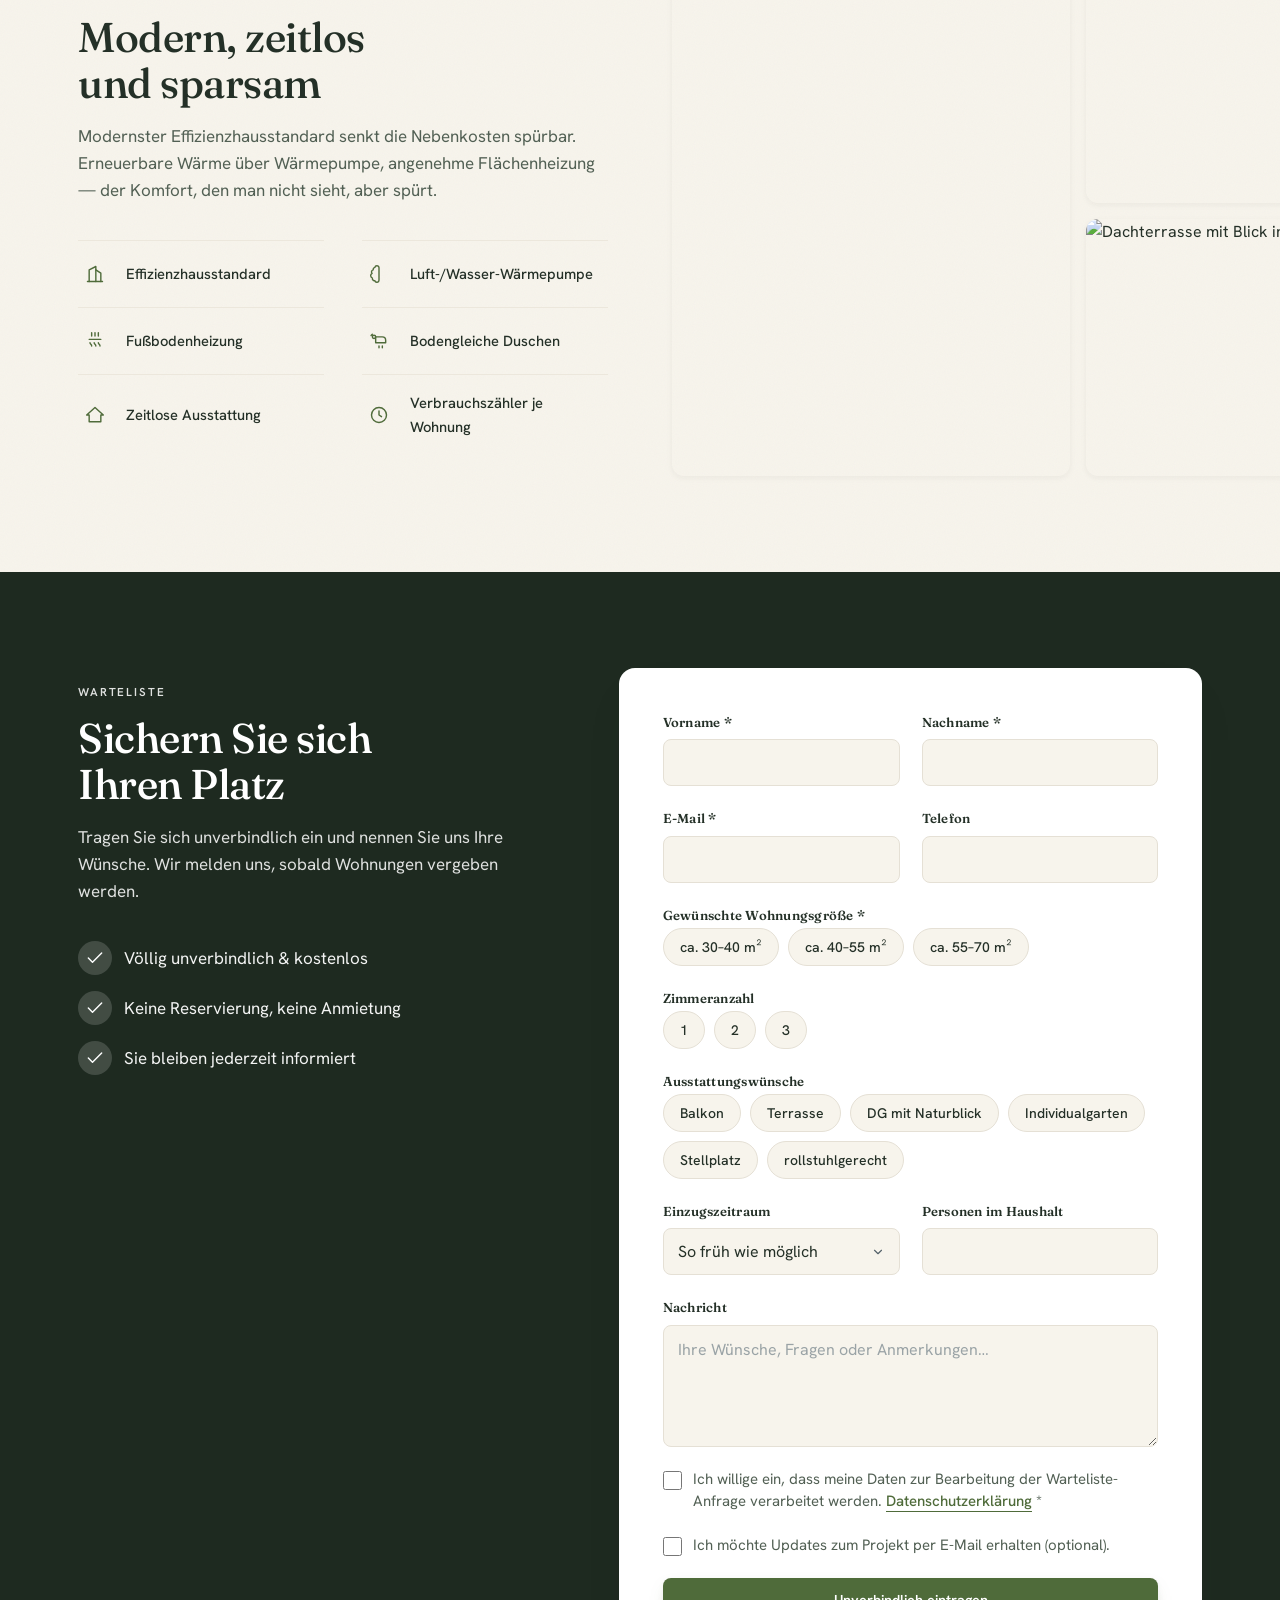
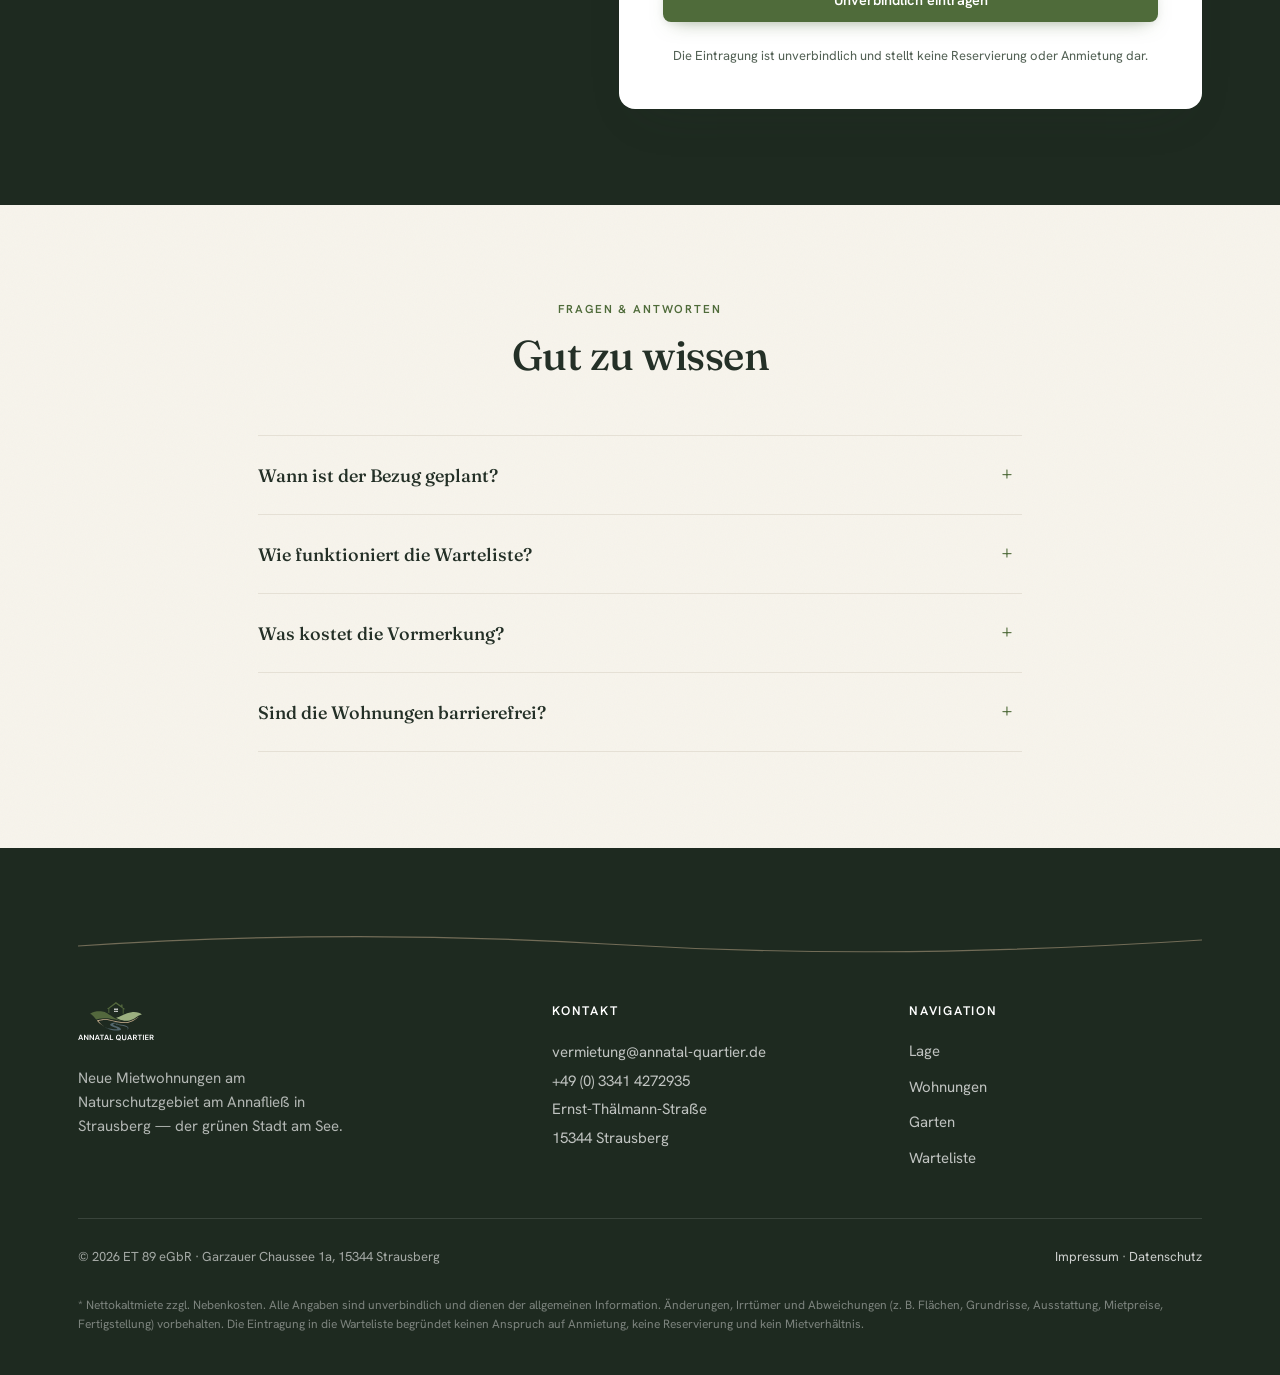
==== commit 84555329: "a11y: visible inline error for Datenschutz consent Add a <span class="field__error" id="datenschutz-" ====
--- a/index.html
+++ b/index.html
@@ -488,10 +488,14 @@
                 <textarea class="field__input" id="nachricht" name="nachricht" rows="4" placeholder="Ihre Wünsche, Fragen oder Anmerkungen…"></textarea>
               </div>
 
-              <label class="checkbox">
-                <input type="checkbox" name="datenschutz" required>
-                <span>Ich willige ein, dass meine Daten zur Bearbeitung der Warteliste-Anfrage verarbeitet werden. <a href="datenschutz.html">Datenschutzerklärung</a> *</span>
-              </label>
+              <div class="field field--checkbox">
+                <label class="checkbox">
+                  <input type="checkbox" name="datenschutz" id="datenschutz" required
+                    aria-describedby="datenschutz-error">
+                  <span>Ich willige ein, dass meine Daten zur Bearbeitung der Warteliste-Anfrage verarbeitet werden. <a href="datenschutz.html">Datenschutzerklärung</a> *</span>
+                </label>
+                <span class="field__error" id="datenschutz-error" aria-live="polite"></span>
+              </div>
               <label class="checkbox">
                 <input type="checkbox" name="updates">
                 <span>Ich möchte Updates zum Projekt per E-Mail erhalten (optional).</span>
--- a/styles.css
+++ b/styles.css
@@ -369,7 +369,7 @@
   font-weight: 600;
   font-size: 0.9rem;
   line-height: 1;
-  letter-spacing: 0.01em;
+  letter-spacing: 0;
   text-transform: none;
   border-radius: var(--r-sm);
   border: 1px solid transparent;
@@ -943,7 +943,7 @@
   height: 64px;
   object-fit: cover;
   border-radius: 6px;
-  filter: saturate(0.92);
+  filter: saturate(0.95);
 }
 
 .home-card__size {
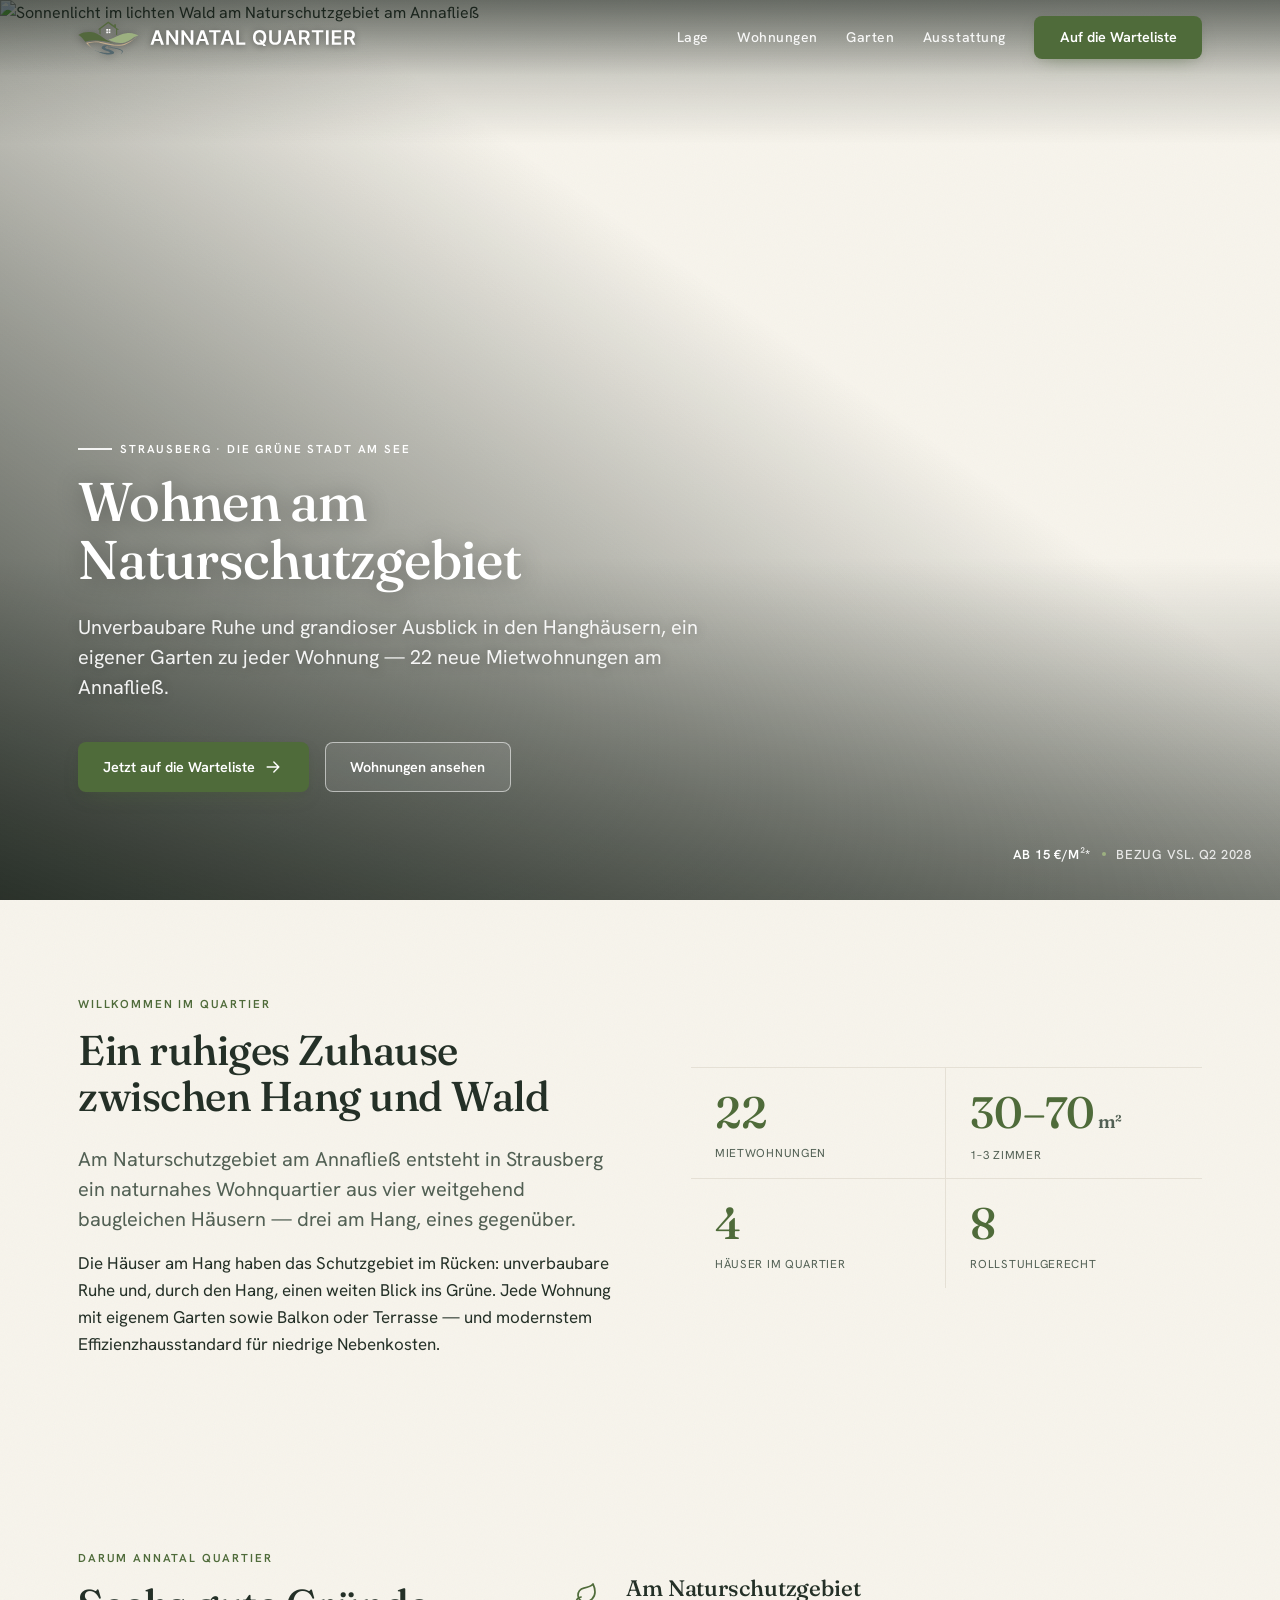
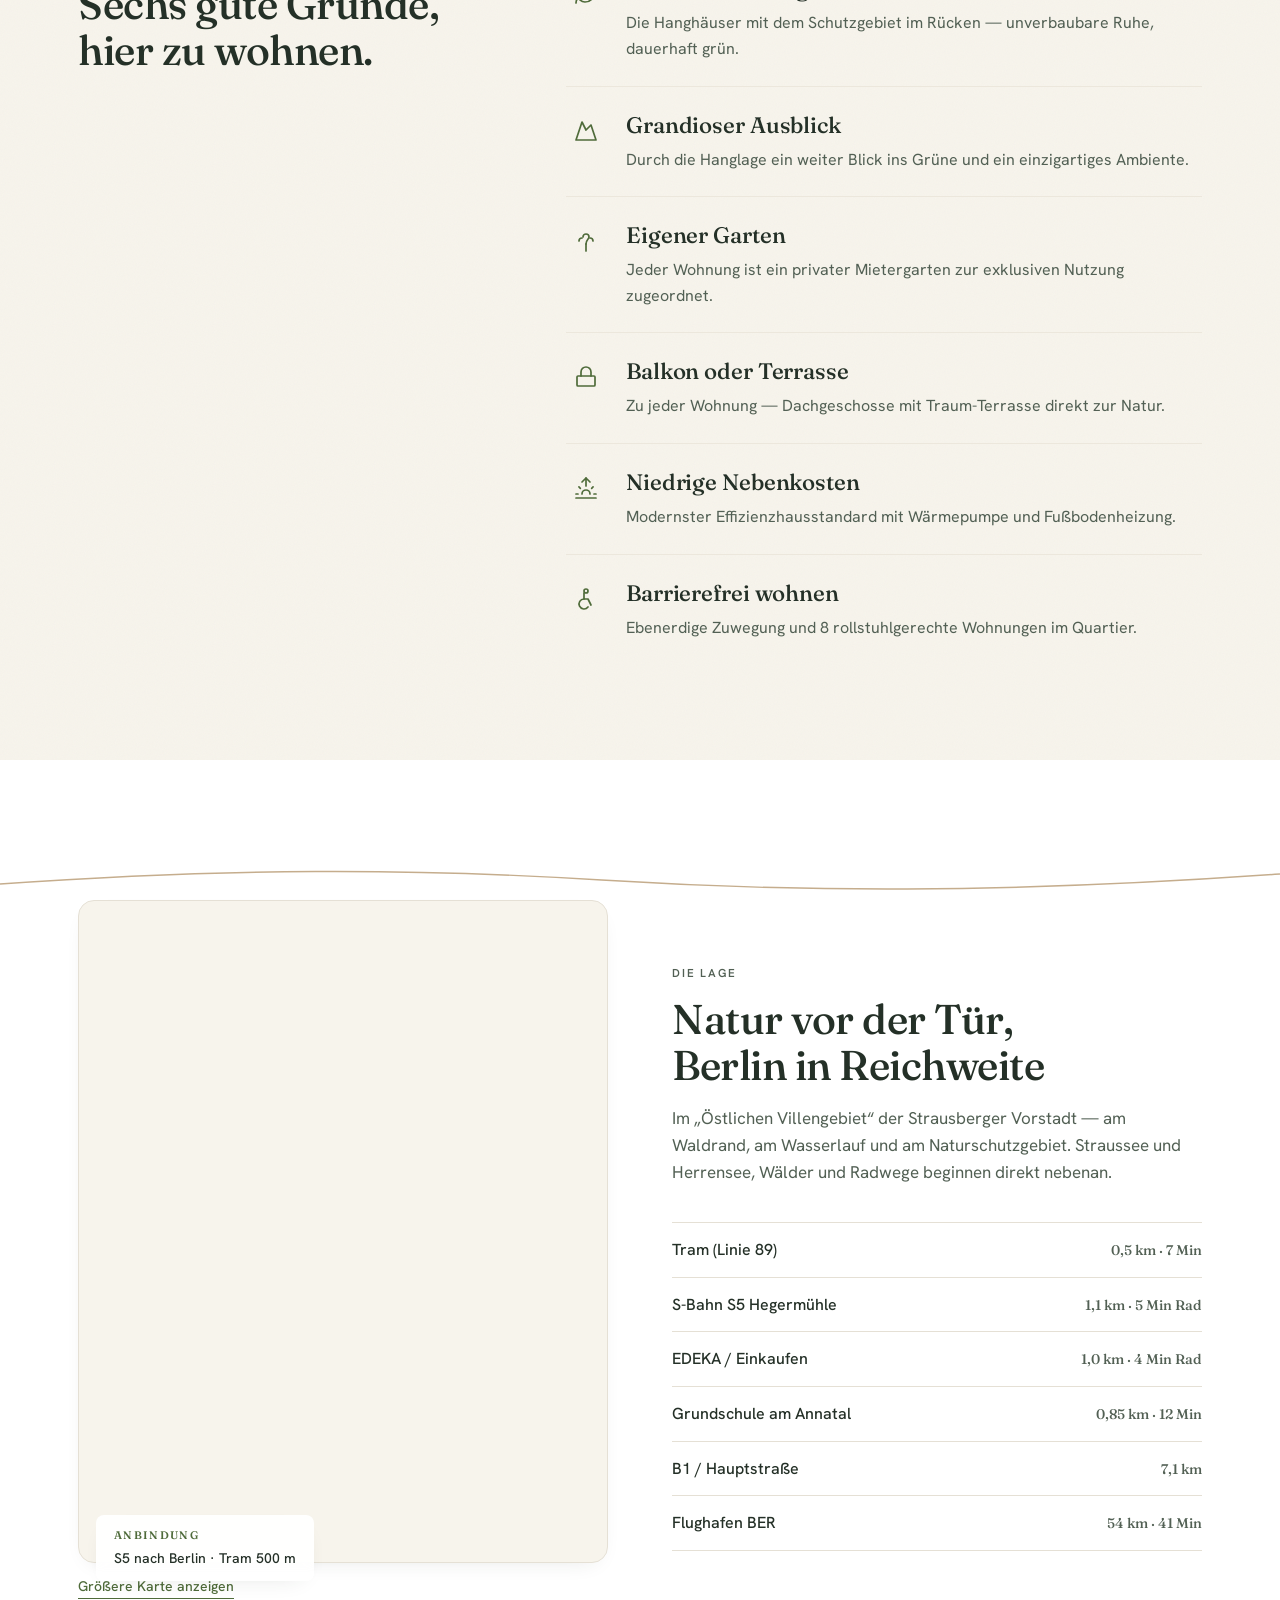
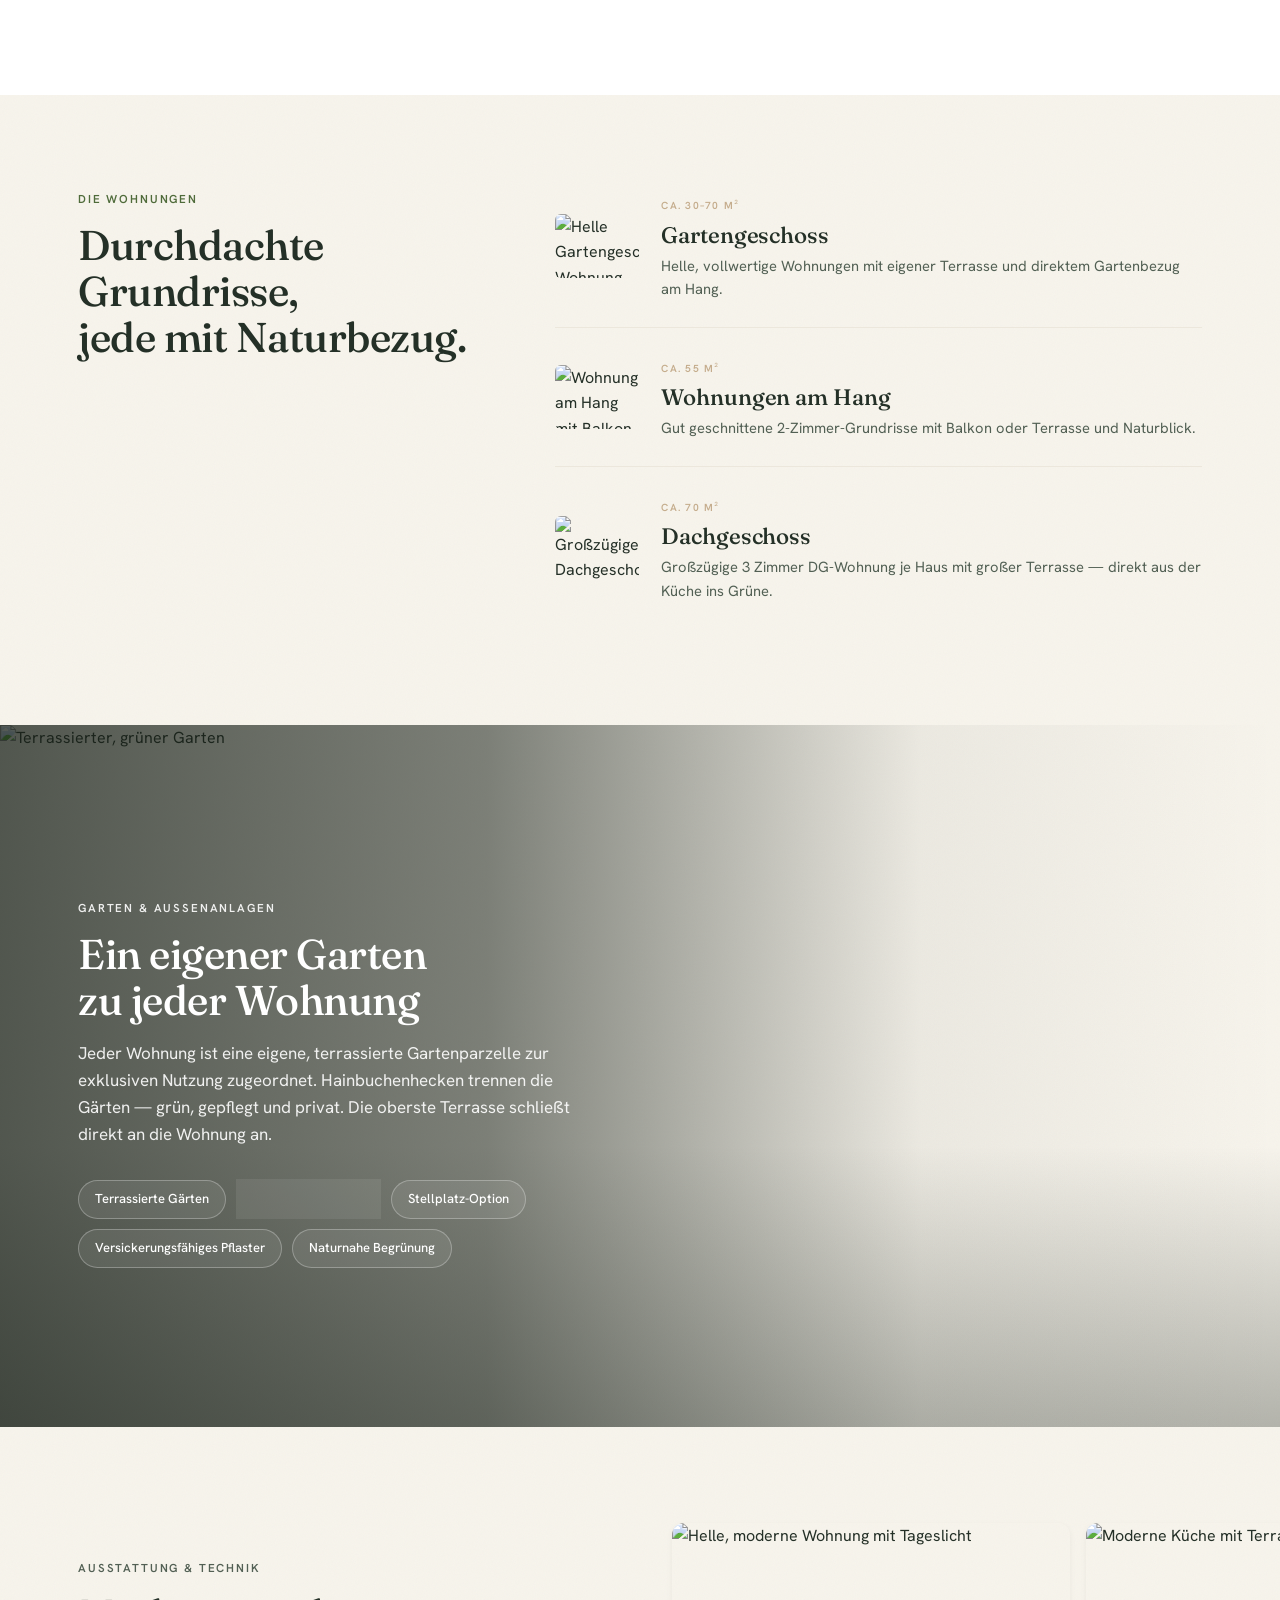
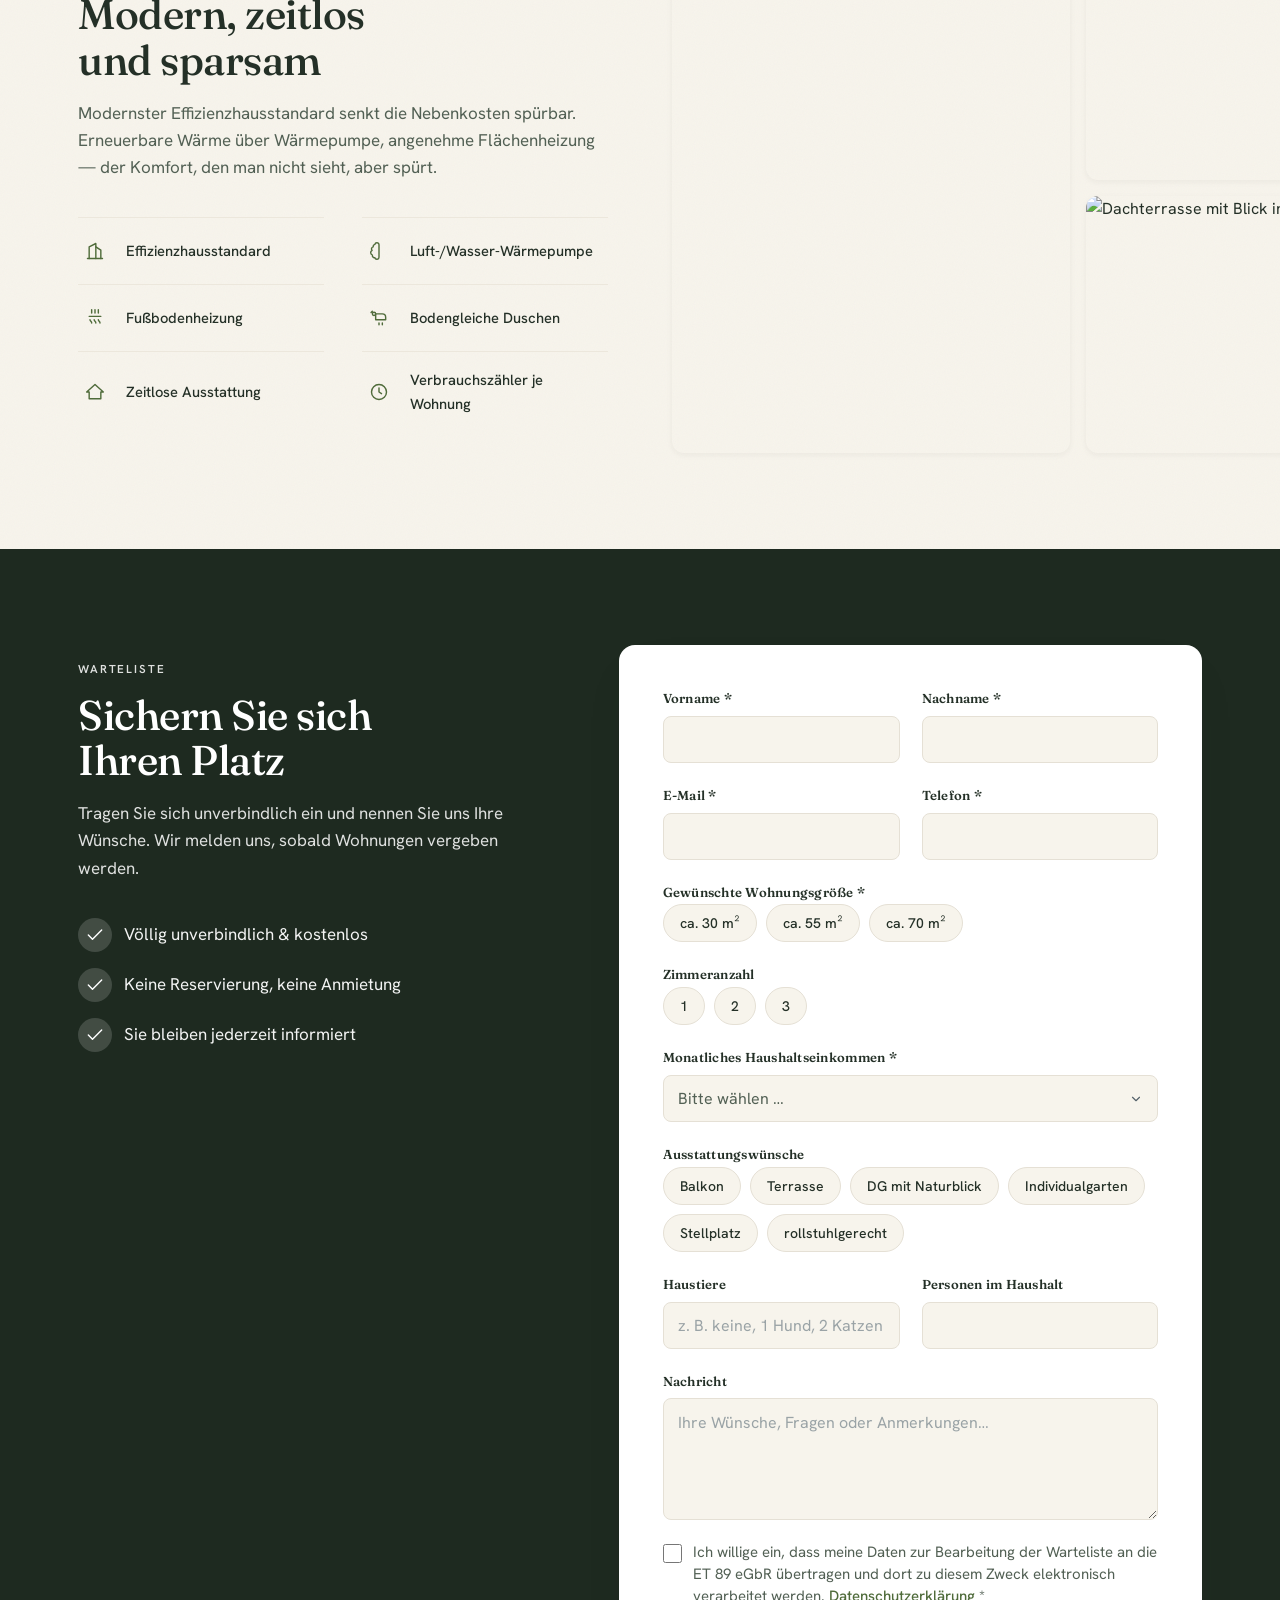
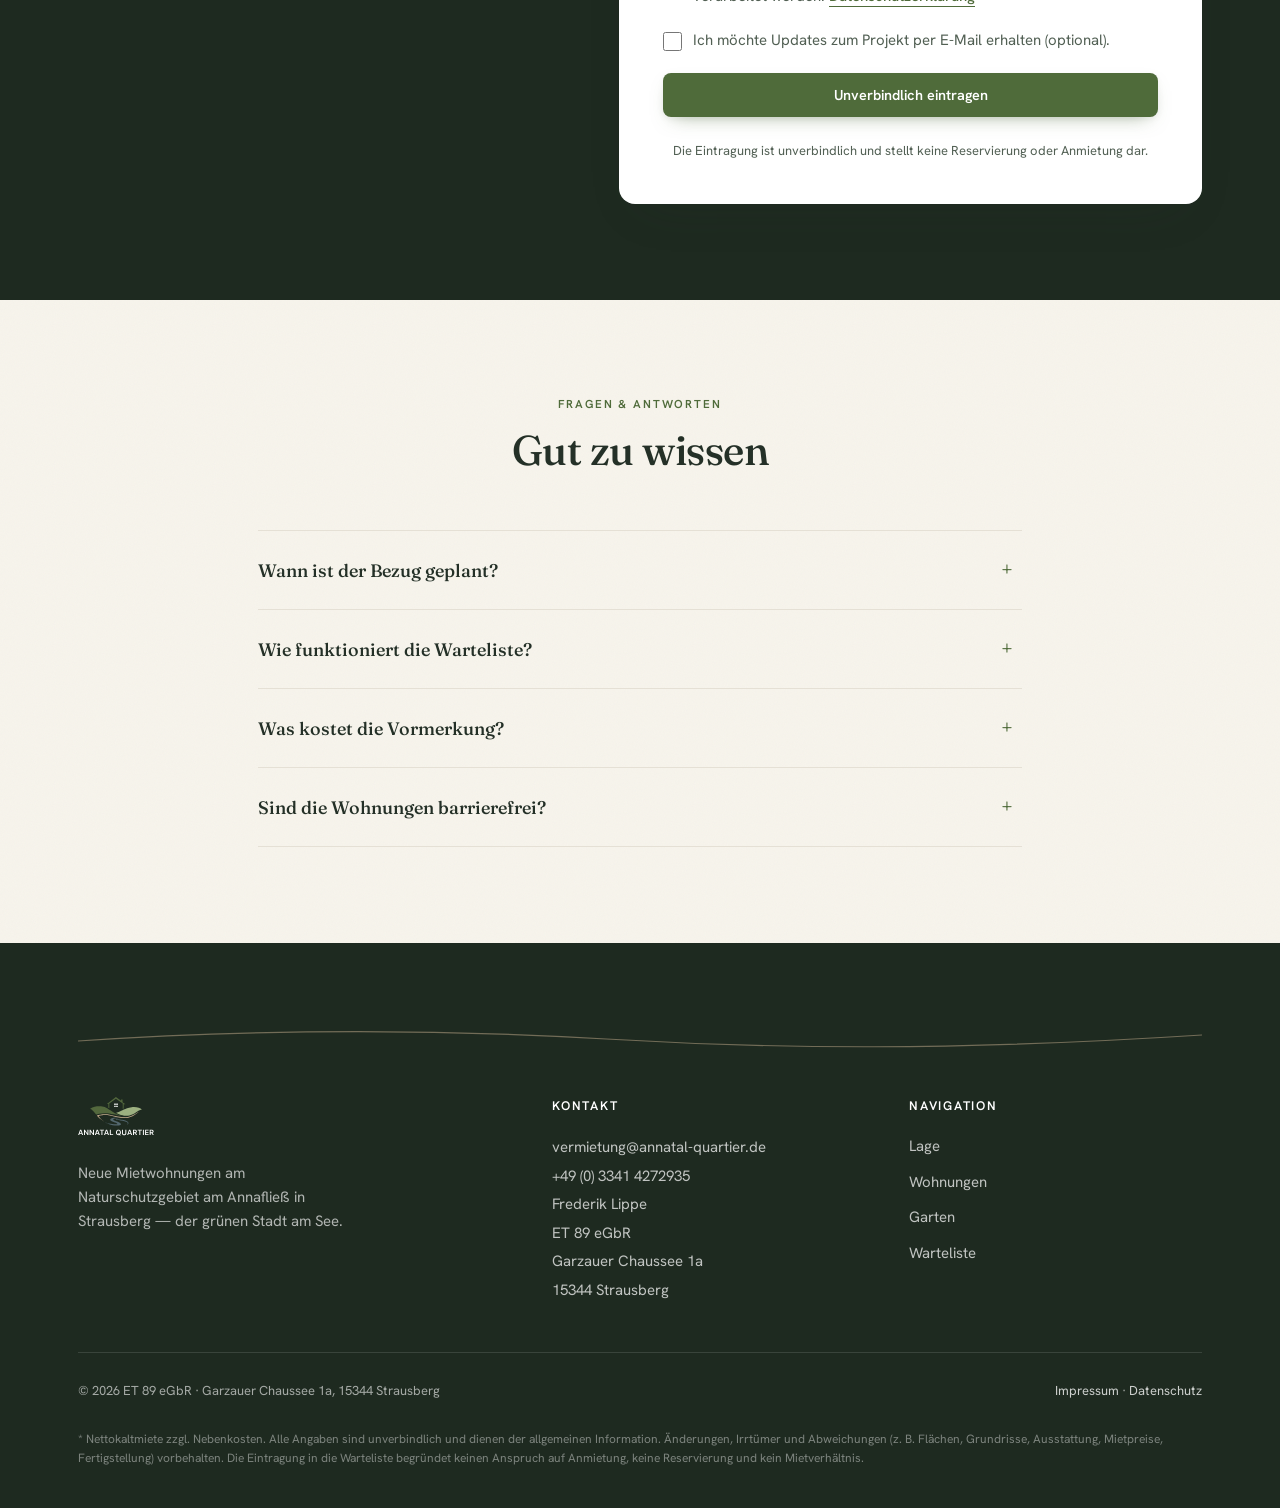
==== commit 36653f86: "feat(form): require phone, link size to rooms, add income & pets fields - Telefon is now required (l" ====
--- a/index.html
+++ b/index.html
@@ -274,7 +274,7 @@
             <article class="home">
               <img class="home__thumb" src="https://images.unsplash.com/photo-1505691938895-1758d7feb511?w=800&q=80" alt="Helle Gartengeschoss-Wohnung mit Terrasse und Gartenbezug" width="320" height="240" loading="lazy">
               <div class="home__body">
-                <span class="home-card__size">ca. 30–55 m²</span>
+                <span class="home-card__size">ca. 30–70 m²</span>
                 <h3 class="home-card__title">Gartengeschoss</h3>
                 <p>Helle, vollwertige Wohnungen mit eigener Terrasse und direktem Gartenbezug am Hang.</p>
               </div>
@@ -282,17 +282,17 @@
             <article class="home">
               <img class="home__thumb" src="https://images.unsplash.com/photo-1522708323590-d24dbb6b0267?w=800&q=80" alt="Wohnung am Hang mit Balkon und Naturblick" width="320" height="240" loading="lazy">
               <div class="home__body">
-                <span class="home-card__size">ca. 40–70 m²</span>
+                <span class="home-card__size">ca. 55 m²</span>
                 <h3 class="home-card__title">Wohnungen am Hang</h3>
-                <p>Gut geschnittene 1- bis 3-Zimmer-Grundrisse mit Balkon oder Terrasse und Naturblick.</p>
+                <p>Gut geschnittene 2-Zimmer-Grundrisse mit Balkon oder Terrasse und Naturblick.</p>
               </div>
             </article>
             <article class="home">
               <img class="home__thumb" src="https://images.unsplash.com/photo-1560448204-e02f11c3d0e2?w=800&q=80" alt="Großzügige Dachgeschoss-Wohnung mit großer Terrasse" width="320" height="240" loading="lazy">
               <div class="home__body">
-                <span class="home-card__size">ab ca. 60 m²</span>
+                <span class="home-card__size">ca. 70 m²</span>
                 <h3 class="home-card__title">Dachgeschoss</h3>
-                <p>Großzügige DG-Wohnung je Haus mit großer Terrasse — direkt aus der Küche ins Grüne.</p>
+                <p>Großzügige 3 Zimmer DG-Wohnung je Haus mit großer Terrasse — direkt aus der Küche ins Grüne.</p>
               </div>
             </article>
           </div>
@@ -430,18 +430,18 @@
                   <span class="field__error" id="email-error" aria-live="polite"></span>
                 </div>
                 <div class="field">
-                  <label class="field__label" for="telefon">Telefon</label>
-                  <input class="field__input" type="tel" id="telefon" name="telefon" autocomplete="tel" aria-describedby="telefon-error">
+                  <label class="field__label" for="telefon">Telefon *</label>
+                  <input class="field__input" type="tel" id="telefon" name="telefon" autocomplete="tel" aria-describedby="telefon-error" required>
                   <span class="field__error" id="telefon-error" aria-live="polite"></span>
                 </div>
               </div>
 
               <fieldset class="field field--chips">
                 <legend class="field__label">Gewünschte Wohnungsgröße *</legend>
-                <div class="chip-group" data-chip-group="size" role="group" aria-describedby="size-error">
-                  <button class="chip" type="button" data-chip aria-pressed="false" value="ca. 30–40 m²">ca. 30–40 m²</button>
-                  <button class="chip" type="button" data-chip aria-pressed="false" value="ca. 40–55 m²">ca. 40–55 m²</button>
-                  <button class="chip" type="button" data-chip aria-pressed="false" value="ca. 55–70 m²">ca. 55–70 m²</button>
+                <div class="chip-group" data-chip-group="size" data-single role="group" aria-describedby="size-error">
+                  <button class="chip" type="button" data-chip data-rooms="1" aria-pressed="false" value="ca. 30 m²">ca. 30 m²</button>
+                  <button class="chip" type="button" data-chip data-rooms="2" aria-pressed="false" value="ca. 55 m²">ca. 55 m²</button>
+                  <button class="chip" type="button" data-chip data-rooms="3" aria-pressed="false" value="ca. 70 m²">ca. 70 m²</button>
                 </div>
                 <span class="field__error" id="size-error" aria-live="polite"></span>
               </fieldset>
@@ -454,6 +454,19 @@
                   <button class="chip" type="button" data-chip aria-pressed="false" value="3">3</button>
                 </div>
               </fieldset>
+
+              <div class="field">
+                <label class="field__label" for="einkommen">Monatliches Haushaltseinkommen *</label>
+                <select class="field__input" id="einkommen" name="einkommen" aria-describedby="einkommen-error" required>
+                  <option value="" disabled selected>Bitte wählen …</option>
+                  <option value="unter 2.000 €">unter 2.000 €</option>
+                  <option value="2.000 – 3.000 €">2.000 – 3.000 €</option>
+                  <option value="3.000 – 4.000 €">3.000 – 4.000 €</option>
+                  <option value="4.000 – 5.000 €">4.000 – 5.000 €</option>
+                  <option value="über 5.000 €">über 5.000 €</option>
+                </select>
+                <span class="field__error" id="einkommen-error" aria-live="polite"></span>
+              </div>
 
               <fieldset class="field field--chips">
                 <legend class="field__label">Ausstattungswünsche</legend>
@@ -469,13 +482,8 @@
 
               <div class="form-row form-row--2">
                 <div class="field">
-                  <label class="field__label" for="einzug">Einzugszeitraum</label>
-                  <select class="field__input" id="einzug" name="einzug">
-                    <option value="So früh wie möglich">So früh wie möglich</option>
-                    <option value="2027">2027</option>
-                    <option value="2028">2028</option>
-                    <option value="2029 oder später">2029 oder später</option>
-                  </select>
+                  <label class="field__label" for="haustiere">Haustiere</label>
+                  <input class="field__input" type="text" id="haustiere" name="haustiere" placeholder="z. B. keine, 1 Hund, 2 Katzen …">
                 </div>
                 <div class="field">
                   <label class="field__label" for="personen">Personen im Haushalt</label>
@@ -492,7 +500,7 @@
                 <label class="checkbox">
                   <input type="checkbox" name="datenschutz" id="datenschutz" required
                     aria-describedby="datenschutz-error">
-                  <span>Ich willige ein, dass meine Daten zur Bearbeitung der Warteliste-Anfrage verarbeitet werden. <a href="datenschutz.html">Datenschutzerklärung</a> *</span>
+                  <span>Ich willige ein, dass meine Daten zur Bearbeitung der Warteliste an die ET 89 eGbR übertragen und dort zu diesem Zweck elektronisch verarbeitet werden. <a href="datenschutz.html">Datenschutzerklärung</a> *</span>
                 </label>
                 <span class="field__error" id="datenschutz-error" aria-live="polite"></span>
               </div>
@@ -572,7 +580,9 @@
           <address>
             <a href="mailto:vermietung@annatal-quartier.de">vermietung@annatal-quartier.de</a><br>
             <a href="tel:+4933414272935">+49 (0) 3341 4272935</a><br>
-            Ernst-Thälmann-Straße<br>
+            Frederik Lippe<br>
+            ET 89 eGbR<br>
+            Garzauer Chaussee 1a<br>
             15344 Strausberg
           </address>
         </div>
--- a/styles.css
+++ b/styles.css
@@ -1226,8 +1226,16 @@
   border-color: #cfcabd;
 }
 
-.field__input:focus {
+/* Mouse-click focus: suppress outline (browser native), show only border+shadow */
+.field__input:focus:not(:focus-visible) {
   outline: none;
+  background-color: #fff;
+  border-color: var(--c-primary);
+  box-shadow: 0 0 0 3px var(--c-primary-soft);
+}
+
+/* Keyboard focus: keep border+shadow AND let section-19 ring show through */
+.field__input:focus-visible {
   background-color: #fff;
   border-color: var(--c-primary);
   box-shadow: 0 0 0 3px var(--c-primary-soft);
@@ -1248,6 +1256,11 @@
   background-position: right 14px center;
   padding-right: 40px;
   cursor: pointer;
+}
+
+/* placeholder option (disabled, value="") reads muted until a real choice */
+select.field__input:has(option[value=""]:checked) {
+  color: var(--c-ink-soft);
 }
 
 /* invalid state (JS sets aria-invalid) */
@@ -1327,6 +1340,26 @@
 .chip[aria-pressed="true"]:hover {
   background-color: var(--c-primary-dark);
   border-color: var(--c-primary-dark);
+}
+
+/* size-driven lock: the matched room stays selected, the others grey out */
+.chip:disabled {
+  cursor: not-allowed;
+  opacity: 0.5;
+}
+
+.chip:disabled:hover {
+  border-color: var(--c-line);
+  background-color: var(--c-bg);
+}
+
+.chip.is-active:disabled {
+  opacity: 1;
+}
+
+.chip.is-active:disabled:hover {
+  background-color: var(--c-primary);
+  border-color: var(--c-primary);
 }
 
 /* checkboxes */
@@ -1800,10 +1833,12 @@
   box-shadow: 0 0 0 5px rgba(0, 0, 0, 0.35);
 }
 
-/* chips & form controls keep the green ring even within dark sections */
+/* chips & form controls on the dark forest-deep band: double-halo ring
+   dark inner shadow + sage outer ensures visibility on #1E2A20 */
 .warteliste__form-wrap :focus-visible {
-  outline-color: var(--c-primary);
-  box-shadow: none;
+  outline: 2px solid var(--c-secondary);
+  outline-offset: 2px;
+  box-shadow: 0 0 0 4px var(--c-forest-deep), 0 0 0 6px var(--c-secondary);
 }
 
 @media (prefers-reduced-motion: reduce) {
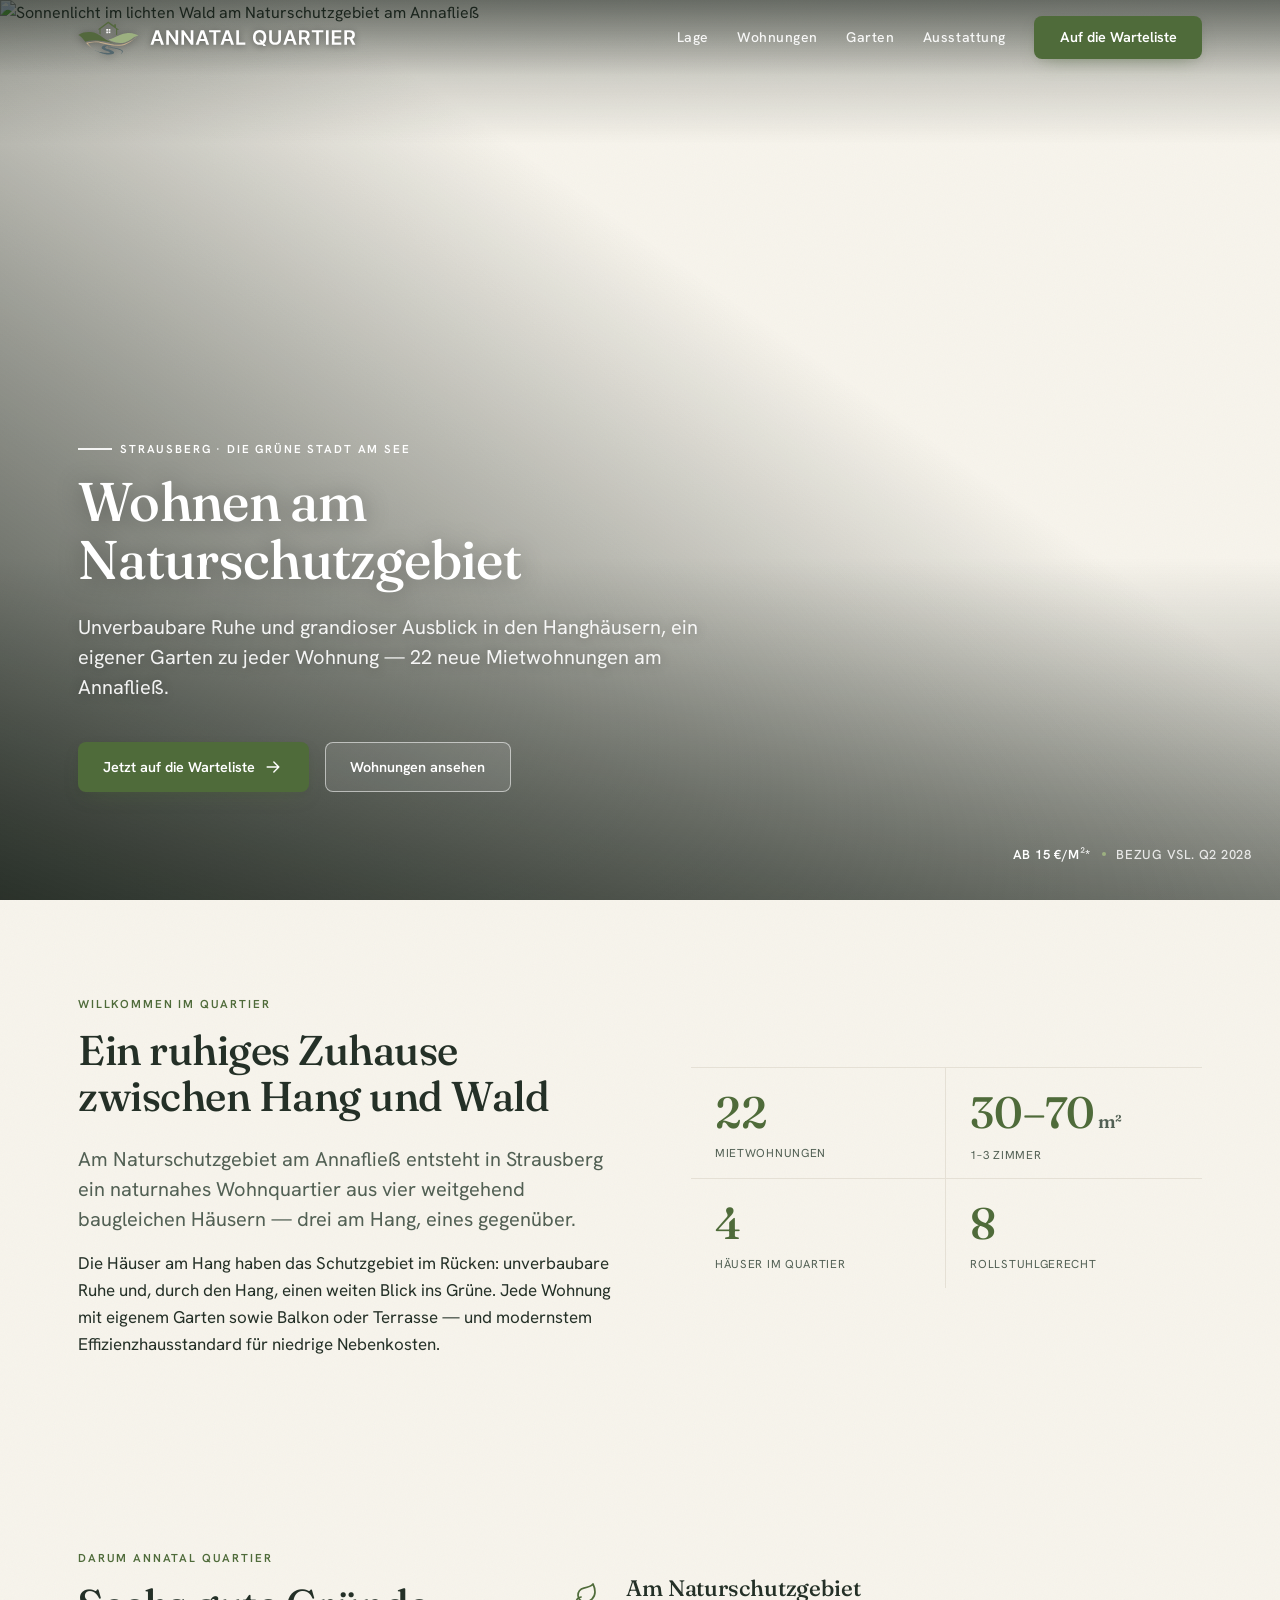
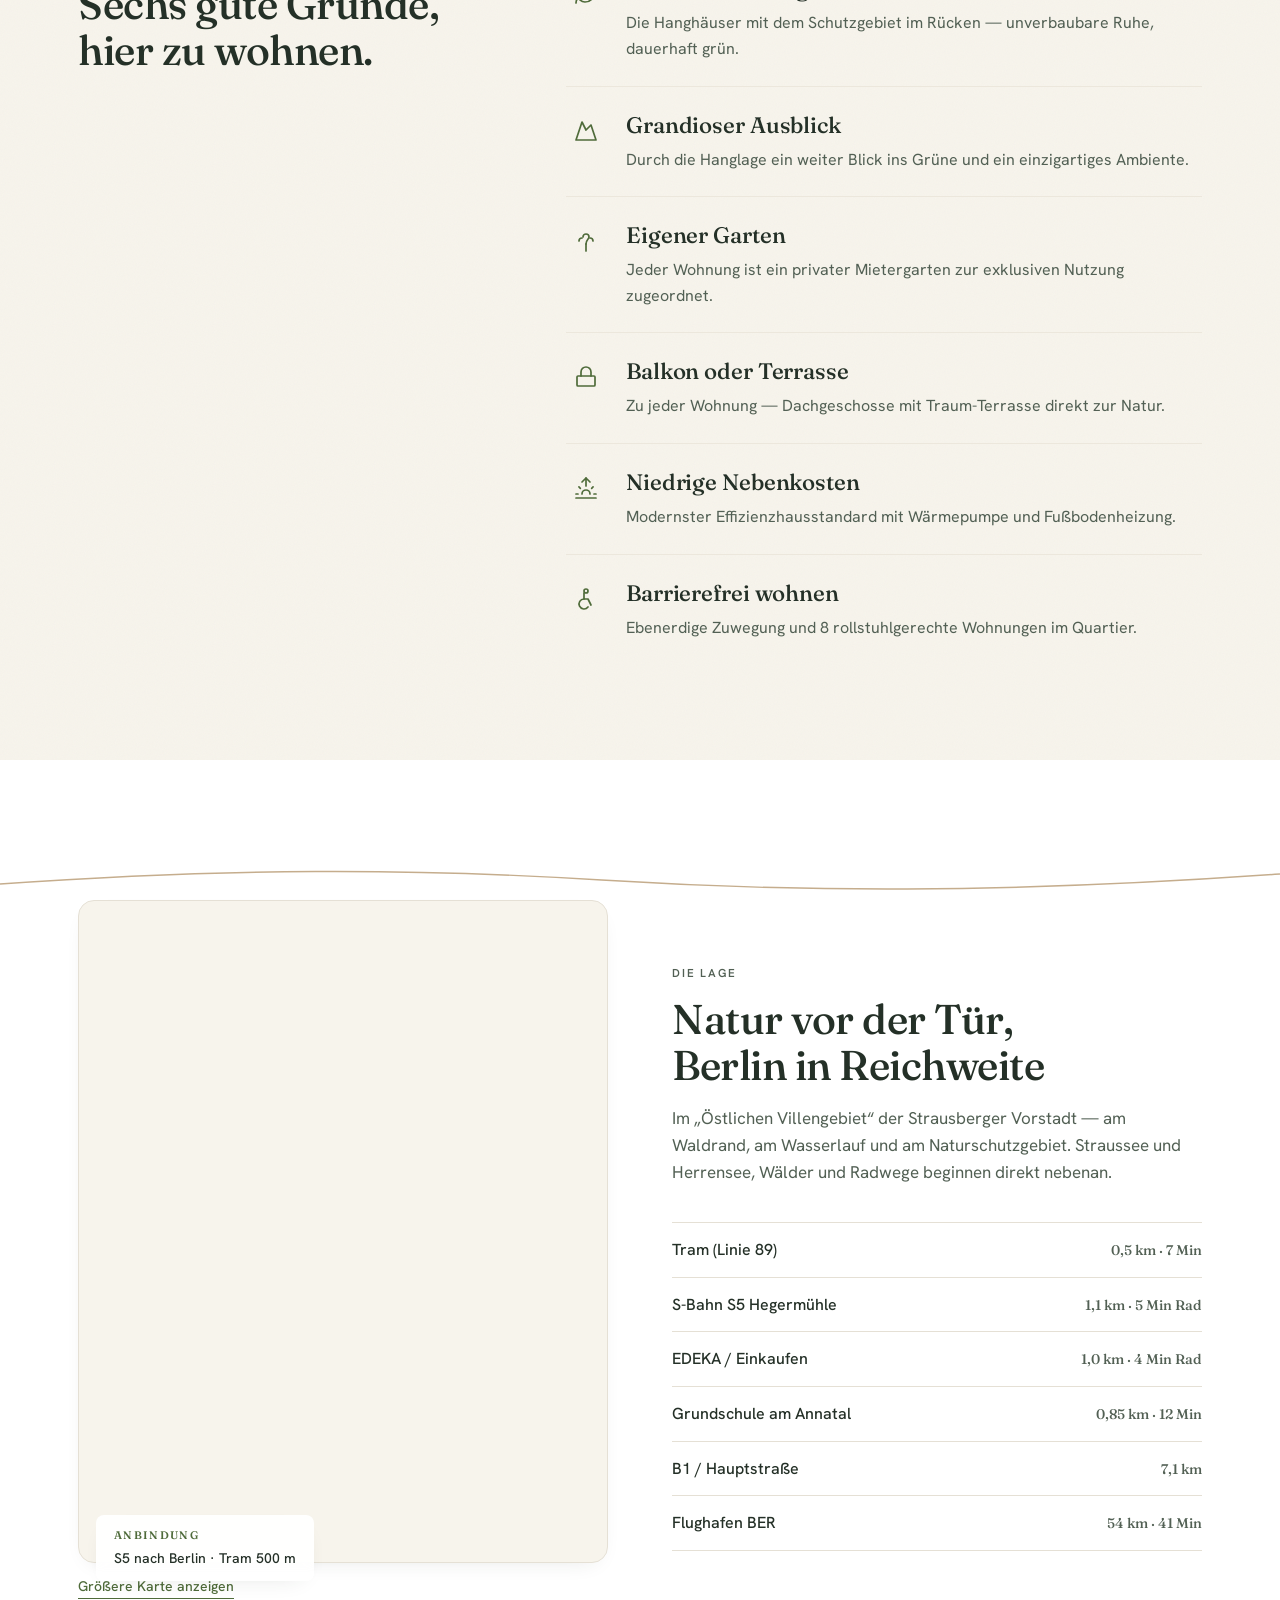
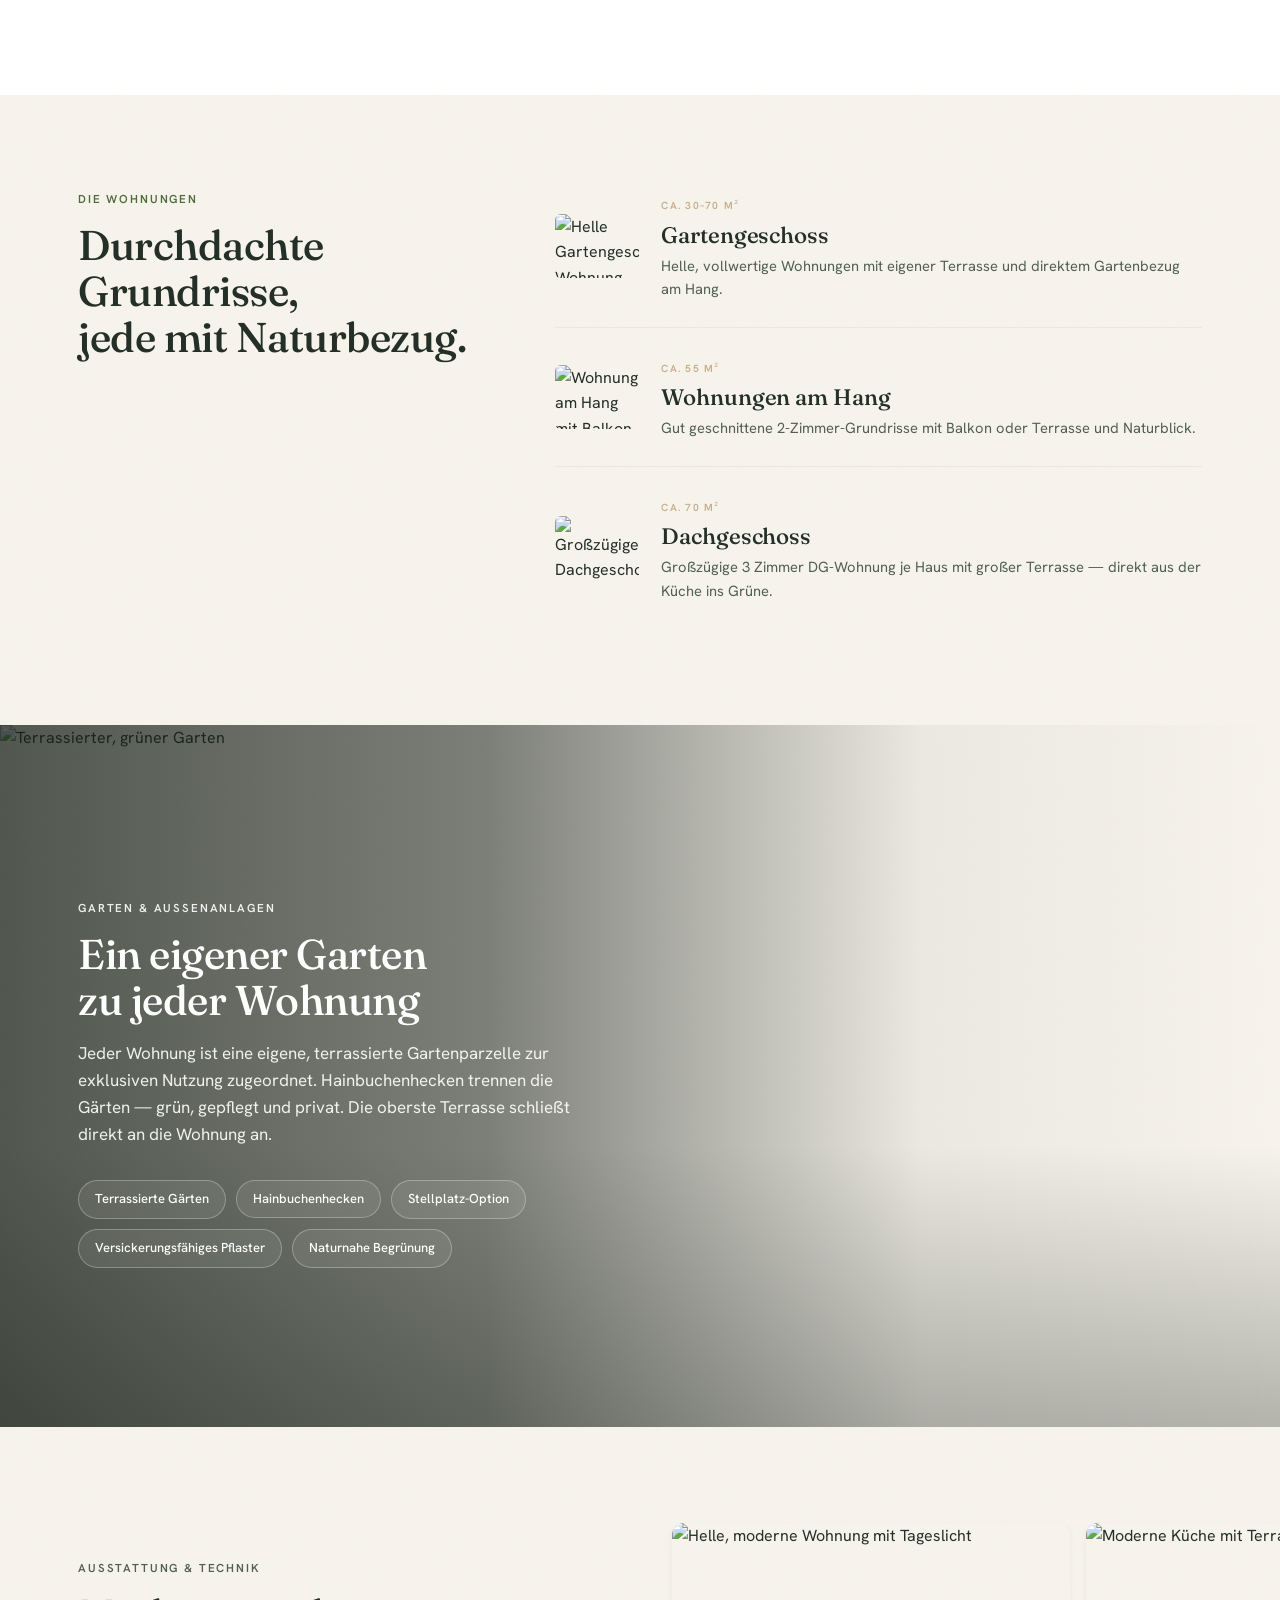
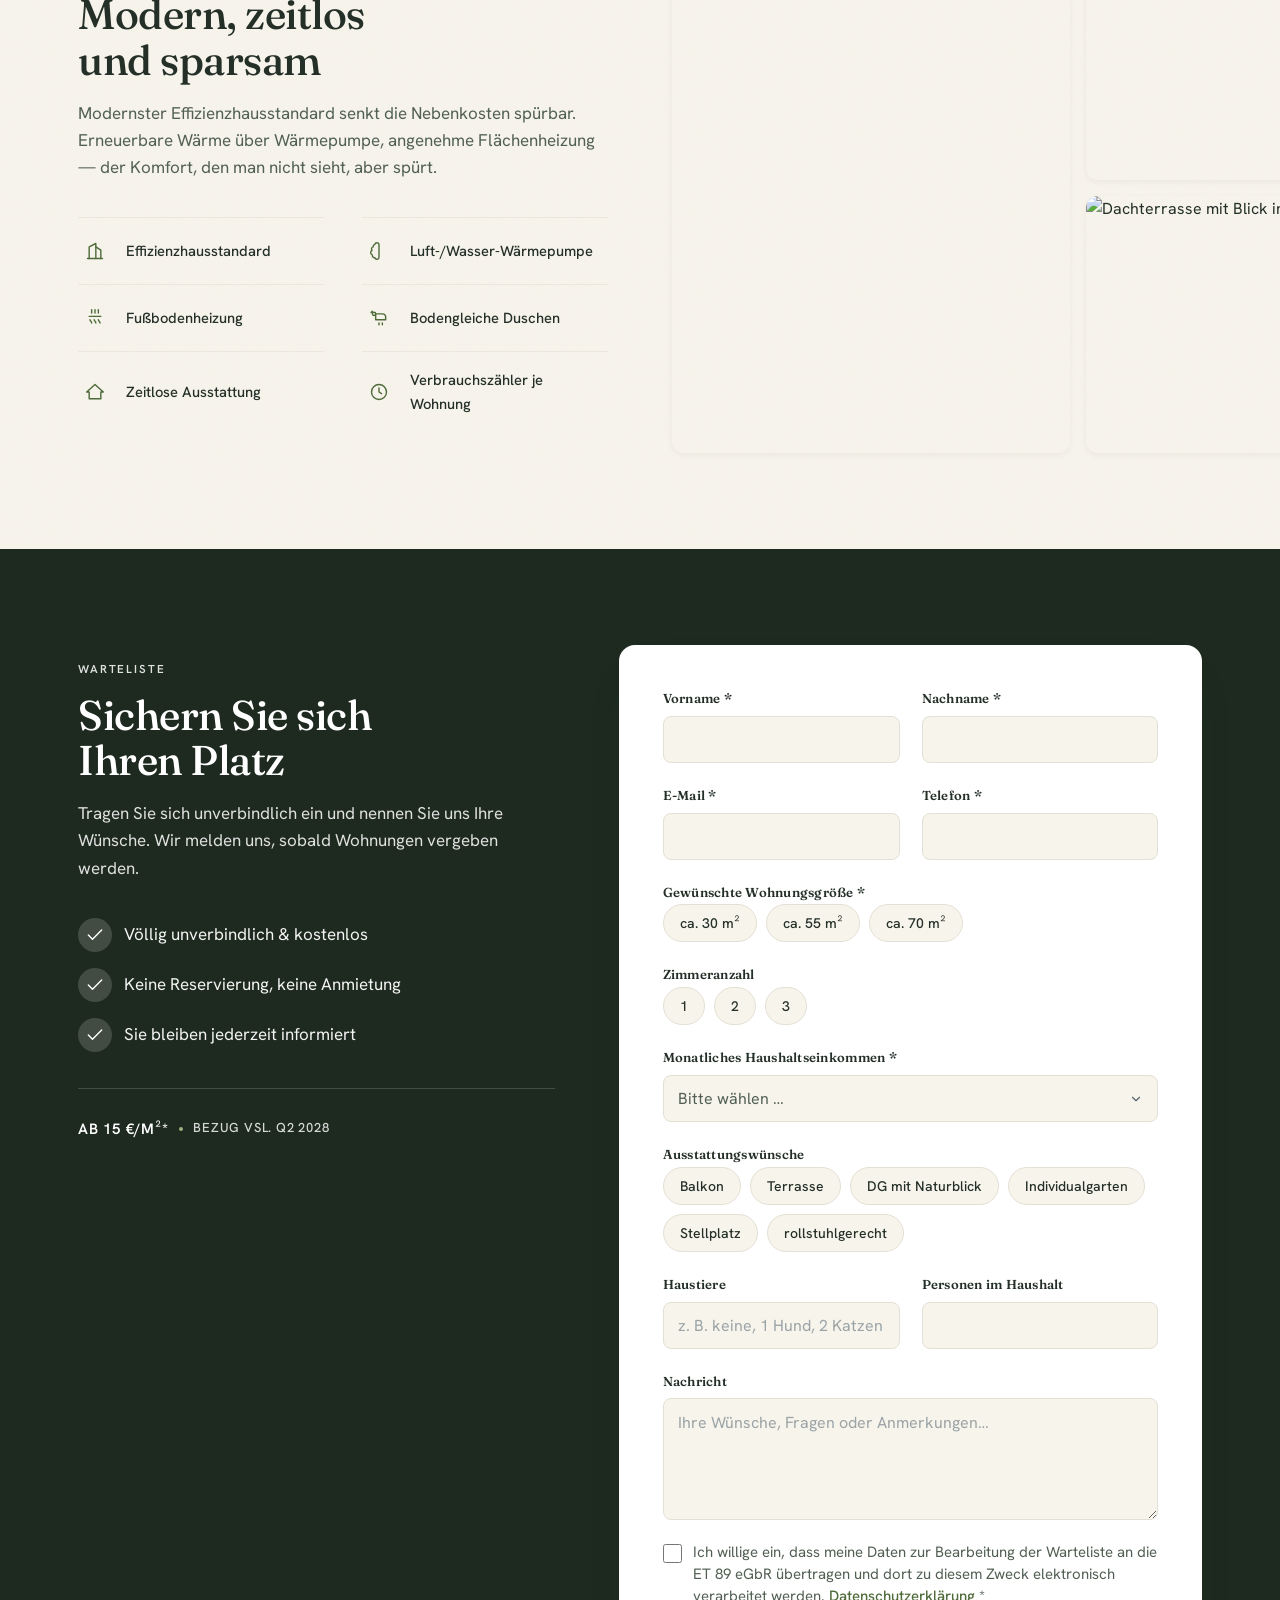
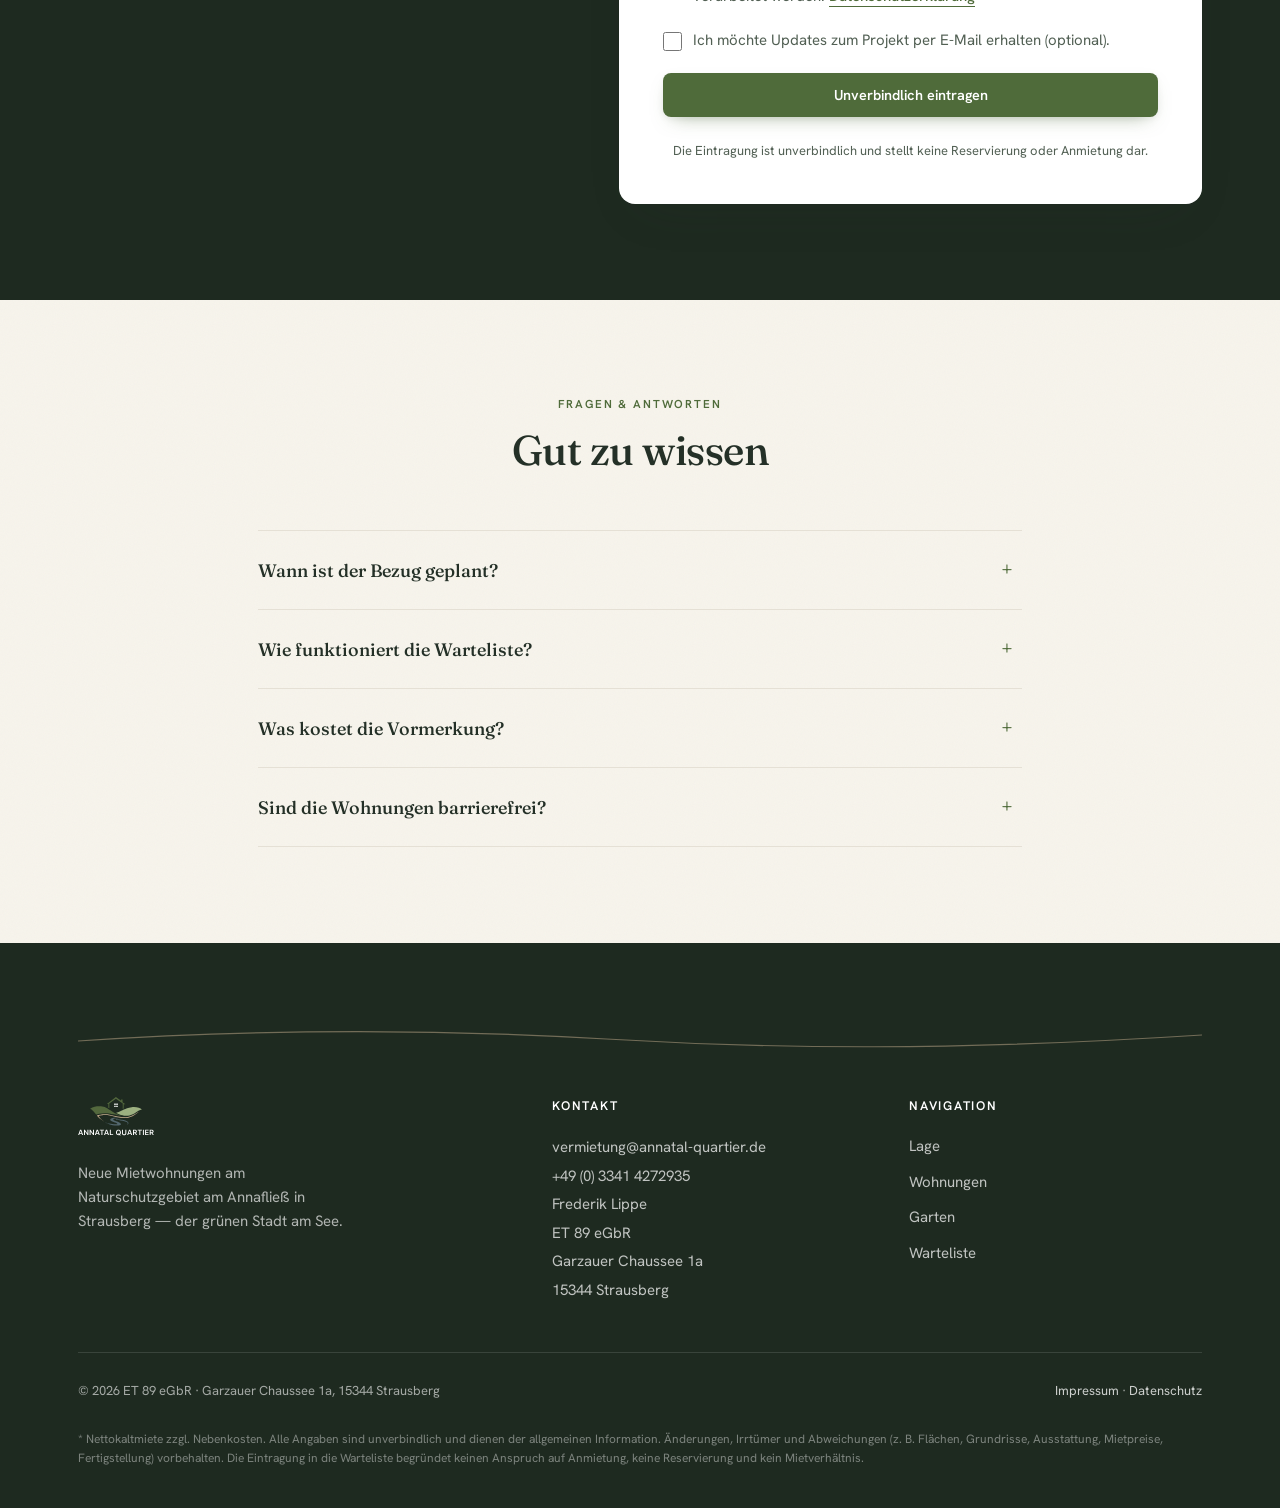
==== commit 64f1ad11: "feat(warteliste): add price & completion eckdaten to the form column Echo the hero badge facts (ab 1" ====
--- a/index.html
+++ b/index.html
@@ -400,6 +400,11 @@
                 <span>Sie bleiben jederzeit informiert</span>
               </li>
             </ul>
+            <div class="warteliste__facts" role="group" aria-label="Eckdaten">
+              <span class="warteliste__fact-price">ab 15 €/m²*</span>
+              <span class="warteliste__fact-dot" aria-hidden="true"></span>
+              <span class="warteliste__fact-date">Bezug vsl. Q2 2028</span>
+            </div>
           </div>
           <div class="warteliste__form-wrap">
             <div class="form-success" data-form-success hidden>
--- a/styles.css
+++ b/styles.css
@@ -1139,6 +1139,40 @@
 .warteliste__intro > p {
   color: rgba(255, 255, 255, 0.86);
   margin-top: var(--space-4);
+}
+
+/* key facts strip — same eckdaten as the hero badge, adapted to the dark band */
+.warteliste__facts {
+  display: flex;
+  align-items: center;
+  flex-wrap: wrap;
+  gap: 0.8em;
+  margin-top: clamp(24px, 3vw, 36px);
+  padding-top: clamp(20px, 2.5vw, 28px);
+  border-top: 1px solid rgba(255, 255, 255, 0.16);
+  font-family: var(--font-body);
+  font-weight: 500;
+  font-size: 0.8125rem;
+  letter-spacing: 0.06em;
+  text-transform: uppercase;
+  color: rgba(255, 255, 255, 0.82);
+}
+
+.warteliste__fact-price {
+  font-weight: 600;
+  font-size: 0.9375rem;
+  color: #fff;
+}
+
+.warteliste__fact-dot {
+  width: 4px;
+  height: 4px;
+  border-radius: 50%;
+  background-color: var(--c-secondary);
+}
+
+.warteliste__fact-date {
+  color: rgba(255, 255, 255, 0.82);
 }
 
 .benefit-list {
